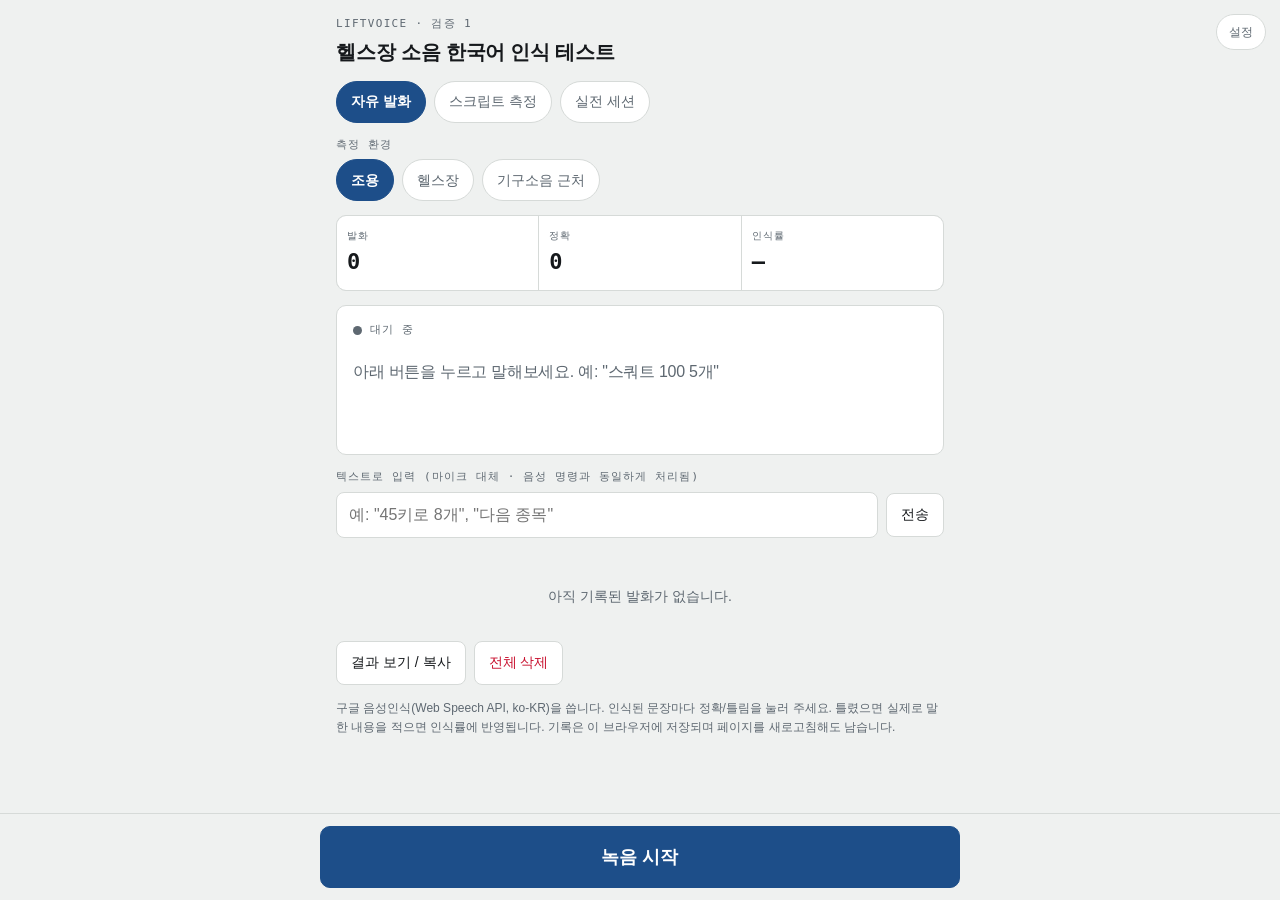
==== index.html @ db035b4c "Fix stuck 진행중 status blocking exercise navigation; add workout timer reset - computeExerciseStatus()" ====
<!doctype html>
<html lang="ko">
<head>
<meta charset="utf-8">
<meta name="viewport" content="width=device-width, initial-scale=1, viewport-fit=cover">
<meta name="color-scheme" content="light dark">
<title>LiftVoice STT 현장 테스트</title>

<style>
  *, *::before, *::after { box-sizing: border-box; }
  body, h1, h2, p, pre { margin: 0; }
  button, input { font-family: inherit; color: inherit; }
  pre { font-family: inherit; }

  :root {
    --bg: #EFF1F0;
    --surface: #FFFFFF;
    --surface-2: #E7EAE9;
    --ink: #16191C;
    --muted: #5E6871;
    --line: #D6DAD8;
    --accent: #1D4E89;
    --accent-ink: #FFFFFF;
    --hot: #C8102E;
    --good: #1F6F43;
    --warn: #8A5A00;

    --font-ui: -apple-system, BlinkMacSystemFont, "Segoe UI", Roboto, "Noto Sans KR", "Apple SD Gothic Neo", "Malgun Gothic", sans-serif;
    --font-mono: ui-monospace, "SF Mono", "Roboto Mono", "Consolas", monospace;

    --r: 10px;
    --pad: 16px;
  }

  @media (prefers-color-scheme: dark) {
    :root {
      --bg: #101315;
      --surface: #191D20;
      --surface-2: #23282C;
      --ink: #E9EDEA;
      --muted: #8B959B;
      --line: #2A2F33;
      --accent: #7EB0E8;
      --accent-ink: #0D1418;
      --hot: #FF4D5E;
      --good: #5FD08D;
      --warn: #E8B33D;
    }
  }

  :root[data-theme="dark"] {
    --bg: #101315;
    --surface: #191D20;
    --surface-2: #23282C;
    --ink: #E9EDEA;
    --muted: #8B959B;
    --line: #2A2F33;
    --accent: #7EB0E8;
    --accent-ink: #0D1418;
    --hot: #FF4D5E;
    --good: #5FD08D;
    --warn: #E8B33D;
  }

  :root[data-theme="light"] {
    --bg: #EFF1F0;
    --surface: #FFFFFF;
    --surface-2: #E7EAE9;
    --ink: #16191C;
    --muted: #5E6871;
    --line: #D6DAD8;
    --accent: #1D4E89;
    --accent-ink: #FFFFFF;
    --hot: #C8102E;
    --good: #1F6F43;
    --warn: #8A5A00;
  }

  body {
    background: var(--bg);
    color: var(--ink);
    font-family: var(--font-ui);
    line-height: 1.5;
    -webkit-text-size-adjust: 100%;
  }

  .wrap {
    max-width: 640px;
    margin: 0 auto;
    padding: var(--pad);
    padding-bottom: 132px;
    display: flex;
    flex-direction: column;
    gap: 14px;
  }

  /* ---- header ---- */
  .head {
    display: flex;
    flex-direction: column;
    gap: 4px;
  }
  .eyebrow {
    font-family: var(--font-mono);
    font-size: 11px;
    letter-spacing: 0.12em;
    text-transform: uppercase;
    color: var(--muted);
  }
  h1 {
    font-size: 20px;
    font-weight: 650;
    letter-spacing: -0.01em;
    text-wrap: balance;
  }

  /* ---- support banner ---- */
  .banner {
    border-radius: var(--r);
    padding: 12px 14px;
    font-size: 14px;
    border: 1px solid var(--line);
    background: var(--surface);
    display: none;
  }
  .banner.show { display: block; }
  .banner.bad {
    border-color: var(--hot);
    color: var(--hot);
  }
  .banner strong { font-weight: 650; }

  /* ---- condition chips ---- */
  .field-label {
    font-family: var(--font-mono);
    font-size: 11px;
    letter-spacing: 0.1em;
    text-transform: uppercase;
    color: var(--muted);
    margin-bottom: 6px;
  }
  .chips {
    display: flex;
    flex-wrap: wrap;
    gap: 8px;
  }
  .chip {
    font: inherit;
    font-size: 14px;
    padding: 9px 14px;
    min-height: 42px;
    border-radius: 999px;
    border: 1px solid var(--line);
    background: var(--surface);
    color: var(--muted);
    cursor: pointer;
  }
  .chip[aria-pressed="true"] {
    background: var(--accent);
    border-color: var(--accent);
    color: var(--accent-ink);
    font-weight: 600;
  }

  /* ---- stats ---- */
  .stats {
    display: grid;
    grid-template-columns: repeat(3, 1fr);
    gap: 1px;
    background: var(--line);
    border: 1px solid var(--line);
    border-radius: var(--r);
    overflow: hidden;
  }
  .stat {
    background: var(--surface);
    padding: 12px 10px;
    display: flex;
    flex-direction: column;
    gap: 2px;
  }
  .stat .k {
    font-family: var(--font-mono);
    font-size: 10px;
    letter-spacing: 0.1em;
    text-transform: uppercase;
    color: var(--muted);
  }
  .stat .v {
    font-family: var(--font-mono);
    font-size: 22px;
    font-variant-numeric: tabular-nums;
    font-weight: 600;
  }

  /* ---- script mode ---- */
  .script-panel {
    background: var(--surface);
    border: 1px solid var(--accent);
    border-radius: var(--r);
    padding: 16px;
    display: none;
    flex-direction: column;
    gap: 12px;
  }
  .script-panel.show { display: flex; }

  .script-meta {
    display: flex;
    align-items: center;
    justify-content: space-between;
    font-family: var(--font-mono);
    font-size: 11px;
    letter-spacing: 0.1em;
    text-transform: uppercase;
    color: var(--muted);
    font-variant-numeric: tabular-nums;
  }
  .skip {
    font: inherit;
    font-size: 11px;
    letter-spacing: 0.08em;
    text-transform: uppercase;
    padding: 8px 10px;
    min-height: 44px;
    border-radius: 8px;
    border: 1px solid var(--line);
    background: var(--surface-2);
    color: var(--muted);
    cursor: pointer;
  }

  .script-line {
    font-size: clamp(1.5rem, 7vw, 2.25rem);
    font-weight: 650;
    line-height: 1.3;
    letter-spacing: -0.02em;
    text-wrap: balance;
    word-break: keep-all;
  }

  .script-result {
    font-size: 15px;
    color: var(--muted);
    word-break: keep-all;
    overflow-wrap: anywhere;
    display: none;
  }
  .script-result.show { display: block; }
  .script-result.ok { color: var(--good); font-weight: 600; }
  .script-result.bad { color: var(--hot); }

  .script-actions {
    display: none;
    gap: 8px;
  }
  .script-actions.show { display: flex; }
  .script-actions .vbtn { flex: 1; }

  .session-target {
    font-size: 14px;
    color: var(--muted);
  }
  .session-log {
    display: flex;
    flex-direction: column;
    gap: 6px;
  }
  .session-set {
    background: var(--surface-2);
    border-radius: 8px;
    padding: 8px 12px;
    font-size: 14px;
  }
  .session-set.comment {
    color: var(--muted);
    font-size: 12px;
  }

  /* ---- live panel ---- */
  .live {
    background: var(--surface);
    border: 1px solid var(--line);
    border-radius: var(--r);
    padding: 16px;
    min-height: 150px;
    display: flex;
    flex-direction: column;
    gap: 10px;
  }
  .live.hot { border-color: var(--hot); }

  .status {
    display: flex;
    align-items: center;
    gap: 8px;
    font-family: var(--font-mono);
    font-size: 11px;
    letter-spacing: 0.1em;
    text-transform: uppercase;
    color: var(--muted);
  }
  .dot {
    width: 9px;
    height: 9px;
    border-radius: 50%;
    background: var(--muted);
    flex: none;
  }
  .live.hot .dot {
    background: var(--hot);
    animation: pulse 1.2s ease-in-out infinite;
  }
  .live.hot .status { color: var(--hot); }
  @keyframes pulse {
    0%, 100% { opacity: 1; }
    50% { opacity: 0.25; }
  }
  @media (prefers-reduced-motion: reduce) {
    .live.hot .dot { animation: none; }
  }

  .transcript {
    font-size: clamp(1.25rem, 5.5vw, 1.75rem);
    line-height: 1.35;
    letter-spacing: -0.01em;
    text-wrap: balance;
    word-break: keep-all;
    overflow-wrap: anywhere;
  }
  .transcript .interim {
    color: var(--muted);
    font-style: italic;
  }
  .transcript .placeholder {
    color: var(--muted);
    font-size: 1rem;
    font-style: normal;
  }

  /* ---- log ---- */
  .log {
    display: flex;
    flex-direction: column;
    gap: 8px;
  }
  .entry {
    background: var(--surface);
    border: 1px solid var(--line);
    border-left: 3px solid var(--line);
    border-radius: var(--r);
    padding: 12px 14px;
    display: flex;
    flex-direction: column;
    gap: 8px;
  }
  .entry[data-verdict="correct"] { border-left-color: var(--good); }
  .entry[data-verdict="wrong"] { border-left-color: var(--hot); }

  .entry-meta {
    display: flex;
    gap: 10px;
    align-items: center;
    font-family: var(--font-mono);
    font-size: 10px;
    letter-spacing: 0.08em;
    text-transform: uppercase;
    color: var(--muted);
    font-variant-numeric: tabular-nums;
  }
  .entry-text {
    font-size: 17px;
    word-break: keep-all;
    overflow-wrap: anywhere;
  }
  .entry-truth {
    font-size: 14px;
    color: var(--hot);
    word-break: keep-all;
    overflow-wrap: anywhere;
  }
  .entry-truth .lbl {
    font-family: var(--font-mono);
    font-size: 10px;
    letter-spacing: 0.08em;
    text-transform: uppercase;
    color: var(--muted);
    margin-right: 6px;
  }

  .verdict {
    display: flex;
    gap: 8px;
  }
  .vbtn {
    font: inherit;
    font-size: 14px;
    flex: 1;
    min-height: 44px;
    border-radius: 8px;
    border: 1px solid var(--line);
    background: var(--surface-2);
    color: var(--ink);
    cursor: pointer;
  }
  .vbtn.ok[aria-pressed="true"] {
    background: var(--good);
    border-color: var(--good);
    color: var(--surface);
    font-weight: 600;
  }
  .vbtn.no[aria-pressed="true"] {
    background: var(--hot);
    border-color: var(--hot);
    color: var(--surface);
    font-weight: 600;
  }

  .truth-input {
    font: inherit;
    font-size: 16px;
    width: 100%;
    padding: 10px 12px;
    border-radius: 8px;
    border: 1px solid var(--line);
    background: var(--bg);
    color: var(--ink);
    display: none;
  }
  .truth-input.show { display: block; }

  /* ---- bottom bar ---- */
  .bar {
    position: fixed;
    left: 0;
    right: 0;
    bottom: 0;
    background: var(--bg);
    border-top: 1px solid var(--line);
    padding: 12px var(--pad);
    padding-bottom: calc(12px + env(safe-area-inset-bottom, 0px));
  }
  .bar-inner {
    max-width: 640px;
    margin: 0 auto;
    display: flex;
    gap: 10px;
    align-items: stretch;
  }
  .rec {
    font: inherit;
    flex: 1;
    min-height: 62px;
    font-size: 18px;
    font-weight: 650;
    border-radius: var(--r);
    border: 1px solid var(--accent);
    background: var(--accent);
    color: var(--accent-ink);
    cursor: pointer;
    display: flex;
    align-items: center;
    justify-content: center;
    gap: 10px;
  }
  .rec[data-on="true"] {
    background: var(--hot);
    border-color: var(--hot);
    color: #FFFFFF;
  }
  .rec:disabled {
    opacity: 0.45;
    cursor: not-allowed;
  }

  /* ---- utility buttons ---- */
  .tools {
    display: flex;
    gap: 8px;
    flex-wrap: wrap;
  }
  .tbtn {
    font: inherit;
    font-size: 14px;
    padding: 10px 14px;
    min-height: 44px;
    border-radius: 8px;
    border: 1px solid var(--line);
    background: var(--surface);
    color: var(--ink);
    cursor: pointer;
  }
  .tbtn.danger { color: var(--hot); }

  .export {
    font-family: var(--font-mono);
    font-size: 11px;
    line-height: 1.5;
    background: var(--surface);
    border: 1px solid var(--line);
    border-radius: var(--r);
    padding: 12px;
    white-space: pre;
    overflow-x: auto;
    display: none;
    color: var(--ink);
  }
  .export.show { display: block; }

  .empty {
    color: var(--muted);
    font-size: 14px;
    text-align: center;
    padding: 20px 0;
  }

  .note {
    font-size: 12px;
    color: var(--muted);
    line-height: 1.6;
  }

  .session-meta-right {
    display: flex;
    align-items: center;
    gap: 8px;
  }
  .session-workout-bar {
    display: flex;
    align-items: center;
    gap: 8px;
    padding-bottom: 4px;
    border-bottom: 1px solid var(--line);
    margin-bottom: 2px;
  }
  .session-elapsed {
    font-family: var(--font-mono);
    font-variant-numeric: tabular-nums;
    color: var(--muted);
    margin-left: auto;
  }
  .session-start-btn,
  .session-end-btn {
    font: inherit;
    font-size: 13px;
    font-weight: 650;
    padding: 8px 12px;
    min-height: 40px;
    border-radius: 8px;
    cursor: pointer;
    flex: none;
  }
  .session-start-btn {
    border: 1px solid var(--good);
    background: none;
    color: var(--good);
  }
  .session-start-btn[hidden],
  .session-end-btn[hidden] { display: none; }
  .session-end-btn {
    border: 1px solid var(--hot);
    background: none;
    color: var(--hot);
  }
  .session-reset-btn {
    font: inherit;
    font-size: 12px;
    padding: 6px 10px;
    min-height: 34px;
    border-radius: 8px;
    border: 1px solid var(--line);
    background: none;
    color: var(--muted);
    cursor: pointer;
    flex: none;
  }

  /* ---- routine overlay ---- */
  .routine-overlay {
    position: fixed;
    inset: 0;
    z-index: 60;
    display: none;
  }
  .routine-overlay.show { display: block; }
  .routine-backdrop {
    position: absolute;
    inset: 0;
    background: rgba(0, 0, 0, 0.4);
  }
  .routine-sheet {
    position: absolute;
    left: 0;
    right: 0;
    bottom: 0;
    max-height: 82vh;
    background: var(--surface);
    border: 1px solid var(--line);
    border-bottom: none;
    border-radius: 16px 16px 0 0;
    display: flex;
    flex-direction: column;
    overflow: hidden;
    padding-bottom: env(safe-area-inset-bottom, 0px);
  }
  @media (min-width: 900px) {
    .routine-sheet {
      left: auto;
      right: 24px;
      top: 24px;
      bottom: 24px;
      width: 380px;
      max-height: none;
      border-radius: var(--r);
      border-bottom: 1px solid var(--line);
      box-shadow: 0 12px 32px rgba(0, 0, 0, 0.18);
    }
  }
  .routine-head {
    display: flex;
    align-items: center;
    justify-content: space-between;
    padding: 14px 16px;
    border-bottom: 1px solid var(--line);
    flex: none;
  }
  .routine-head-title {
    font-size: 16px;
    font-weight: 650;
  }
  .routine-close {
    font: inherit;
    font-size: 13px;
    padding: 8px 12px;
    min-height: 40px;
    border-radius: 8px;
    border: 1px solid var(--line);
    background: var(--surface-2);
    color: var(--ink);
    cursor: pointer;
  }
  .routine-body {
    overflow-y: auto;
    padding: 12px 16px 20px;
    display: flex;
    flex-direction: column;
    gap: 16px;
    -webkit-overflow-scrolling: touch;
  }
  .routine-part-name {
    font-family: var(--font-mono);
    font-size: 11px;
    letter-spacing: 0.1em;
    text-transform: uppercase;
    color: var(--muted);
    margin-bottom: 8px;
  }
  .routine-ex-list {
    display: flex;
    flex-direction: column;
    gap: 8px;
  }
  .routine-add-btn {
    font: inherit;
    font-size: 13px;
    padding: 10px 12px;
    min-height: 40px;
    width: 100%;
    margin-top: 8px;
    border-radius: 10px;
    border: 1px dashed var(--line);
    background: none;
    color: var(--muted);
    cursor: pointer;
  }
  .routine-add-form {
    display: flex;
    flex-direction: column;
    gap: 8px;
    margin-top: 8px;
    padding: 12px;
    border: 1px solid var(--line);
    border-radius: 10px;
    background: var(--surface-2);
  }
  .routine-add-form input {
    font: inherit;
    font-size: 14px;
    padding: 8px 10px;
    border-radius: 6px;
    border: 1px solid var(--line);
    background: var(--bg);
    color: var(--ink);
    min-height: 38px;
  }
  .routine-add-form-name { width: 100%; }
  .routine-add-form-row {
    display: flex;
    gap: 8px;
  }
  .routine-add-form-row input {
    flex: 1;
    min-width: 0;
    text-align: center;
  }
  .routine-add-form-input-sm {
    font-size: 12px !important;
  }
  .routine-add-form-input-sm::placeholder {
    font-size: 11px;
  }
  .routine-add-form-actions {
    display: flex;
    gap: 8px;
  }
  .routine-add-save {
    font: inherit;
    font-size: 13px;
    flex: 1;
    min-height: 40px;
    border-radius: 8px;
    border: 1px solid var(--good);
    background: var(--good);
    color: var(--surface);
    font-weight: 650;
    cursor: pointer;
  }
  .routine-add-cancel {
    font: inherit;
    font-size: 13px;
    flex: 1;
    min-height: 40px;
    border-radius: 8px;
    border: 1px solid var(--line);
    background: var(--surface);
    color: var(--ink);
    cursor: pointer;
  }
  .routine-ex-detail-actions {
    display: flex;
    flex-wrap: wrap;
    gap: 8px;
    margin-top: 4px;
  }
  .routine-ex-goto {
    font: inherit;
    font-size: 12px;
    padding: 8px 10px;
    min-height: 34px;
    border-radius: 8px;
    border: 1px solid var(--accent);
    background: none;
    color: var(--accent);
    cursor: pointer;
  }
  .routine-ex-goto:disabled {
    opacity: 0.5;
    cursor: default;
  }
  .routine-ex-delete {
    font: inherit;
    font-size: 12px;
    padding: 8px 10px;
    min-height: 34px;
    border-radius: 8px;
    border: 1px solid var(--hot);
    background: none;
    color: var(--hot);
    cursor: pointer;
  }
  .routine-ex-delete:disabled {
    opacity: 0.4;
    cursor: not-allowed;
  }
  .routine-ex {
    font: inherit;
    text-align: left;
    width: 100%;
    background: var(--surface-2);
    border: 1px solid var(--line);
    border-radius: 10px;
    padding: 10px 12px;
    cursor: pointer;
    display: flex;
    flex-direction: column;
    gap: 4px;
  }
  .routine-ex[data-status="진행중"] { border-color: var(--accent); }
  .routine-ex.dragging-ghost {
    opacity: 0.35;
    border-style: dashed;
  }
  .routine-ex-row {
    display: flex;
    align-items: center;
    justify-content: space-between;
    gap: 8px;
  }
  .routine-ex-handle {
    touch-action: none;
    cursor: grab;
    padding: 4px 6px;
    margin: -4px -6px -4px 0;
    font-size: 16px;
    line-height: 1;
    color: var(--muted);
    flex: none;
  }
  .routine-ex-name {
    font-size: 15px;
    font-weight: 600;
    flex: 1;
    min-width: 0;
  }
  .routine-ex-drag-floater {
    position: fixed;
    z-index: 80;
    pointer-events: none;
    box-shadow: 0 14px 34px rgba(0, 0, 0, 0.28);
    opacity: 0.96;
    margin: 0;
  }
  .routine-ex-status {
    font-family: var(--font-mono);
    font-size: 10px;
    letter-spacing: 0.08em;
    text-transform: uppercase;
    padding: 3px 8px;
    border-radius: 999px;
    flex: none;
  }
  .routine-ex-status[data-status="완료"] { background: color-mix(in srgb, var(--good) 20%, transparent); color: var(--good); }
  .routine-ex-status[data-status="진행중"] { background: color-mix(in srgb, var(--accent) 20%, transparent); color: var(--accent); }
  .routine-ex-status[data-status="일부 완료"] { background: color-mix(in srgb, var(--warn) 20%, transparent); color: var(--warn); }
  .routine-ex-status[data-status="예정"] { background: var(--surface); color: var(--muted); border: 1px solid var(--line); }
  .routine-ex-sub {
    font-size: 12px;
    color: var(--muted);
  }
  .routine-ex-detail {
    margin-top: 6px;
    padding-top: 8px;
    border-top: 1px dashed var(--line);
    display: flex;
    flex-direction: column;
    gap: 6px;
  }
  .routine-ex-detail .lbl {
    font-family: var(--font-mono);
    font-size: 10px;
    letter-spacing: 0.08em;
    text-transform: uppercase;
    color: var(--muted);
    margin-right: 6px;
  }
  .routine-ex-detail .set-row { font-size: 13px; }
  .routine-ex-detail .comment-row { color: var(--muted); font-size: 12px; }

  .session-next-set {
    font-size: 13.5px;
    font-weight: 650;
    color: var(--accent);
  }

  .type-row {
    display: flex;
    gap: 8px;
    align-items: center;
  }
  .type-input {
    font: inherit;
    font-size: 16px;
    flex: 1;
    min-height: 44px;
    padding: 10px 12px;
    border-radius: 8px;
    border: 1px solid var(--line);
    background: var(--surface);
    color: var(--ink);
  }

  .session-rest-setting {
    display: flex;
    align-items: center;
    gap: 8px;
    font-size: 13px;
    color: var(--muted);
  }
  .session-rest-setting .set-num-input { width: 64px; }

  .unit-toggle-row { display: flex; gap: 8px; }

  .session-rest-timer {
    display: none;
    font-family: var(--font-mono);
    font-size: 15px;
    font-weight: 650;
    letter-spacing: 0.02em;
    padding: 10px 12px;
    border-radius: 8px;
    background: var(--surface-2);
    color: var(--accent);
    text-align: center;
  }
  .session-rest-timer.show { display: block; }
  .session-rest-timer.done { color: var(--good); }

  .set-head {
    display: flex;
    align-items: center;
    justify-content: space-between;
    flex-wrap: wrap;
    gap: 8px;
  }
  .set-label { flex: none; }
  .set-fields {
    display: flex;
    align-items: center;
    flex-wrap: wrap;
    gap: 6px;
    flex: none;
  }
  .set-num-input {
    font: inherit;
    width: 56px;
    min-height: 34px;
    padding: 4px 6px;
    border-radius: 6px;
    border: 1px solid var(--line);
    background: var(--bg);
    color: var(--ink);
    font-variant-numeric: tabular-nums;
    text-align: right;
  }
  .set-unit { font-size: 13px; color: var(--muted); flex: none; }
  .set-check-btn {
    font: inherit;
    font-size: 12px;
    padding: 6px 10px;
    min-height: 32px;
    border-radius: 999px;
    border: 1px solid var(--line);
    background: var(--surface);
    color: var(--muted);
    cursor: pointer;
    flex: none;
  }
  .set-check-btn[data-done="true"] {
    background: var(--good);
    border-color: var(--good);
    color: var(--surface);
    font-weight: 600;
  }
  .set-check-btn[data-locked="true"] {
    opacity: 0.6;
    cursor: default;
  }
  .set-memo-btn {
    font: inherit;
    font-size: 11px;
    padding: 4px 8px;
    min-height: 28px;
    border-radius: 6px;
    border: 1px solid var(--line);
    background: var(--surface);
    color: var(--muted);
    cursor: pointer;
    flex: none;
  }
  .set-memo-input {
    font: inherit;
    font-size: 13px;
    width: 100%;
    margin-top: 6px;
    padding: 6px 8px;
    border-radius: 6px;
    border: 1px solid var(--line);
    background: var(--bg);
    color: var(--ink);
  }
  .set-memo-text {
    font-size: 12px;
    color: var(--muted);
    margin-top: 4px;
  }
  .session-set-next { border: 1px solid var(--accent); font-weight: 600; }
  .session-set-future { opacity: 0.55; }
  .session-rest-hint {
    font-family: var(--font-mono);
    font-size: 10px;
    letter-spacing: 0.08em;
    text-transform: uppercase;
    color: var(--muted);
    text-align: center;
    padding: 2px 0;
  }

  .cmd-group { margin-bottom: 18px; }
  .cmd-group:last-child { margin-bottom: 0; }
  .cmd-group-title {
    font-family: var(--font-mono);
    font-size: 11px;
    letter-spacing: 0.1em;
    text-transform: uppercase;
    color: var(--muted);
    margin-bottom: 6px;
  }
  .cmd-item {
    padding: 8px 0;
    border-bottom: 1px dashed var(--line);
  }
  .cmd-item:last-child { border-bottom: none; }
  .cmd-example {
    font-family: var(--font-mono);
    font-size: 13px;
    color: var(--ink);
    word-break: keep-all;
  }
  .cmd-desc {
    font-size: 12px;
    color: var(--muted);
    margin-top: 2px;
  }
  .cmd-note {
    font-size: 12px;
    color: var(--muted);
    line-height: 1.6;
    margin-top: 16px;
    padding-top: 12px;
    border-top: 1px solid var(--line);
  }

  :root[data-vibe="power"] {
    --accent: oklch(0.68 0.19 45);
    --accent-ink: #241000;
  }
  [data-vibe="power"] h1,
  [data-vibe="power"] #session-exercise-name,
  [data-vibe="power"] .script-line {
    text-transform: uppercase;
    letter-spacing: -0.01em;
    font-weight: 800;
  }
  [data-vibe="power"] .eyebrow { color: var(--accent); font-weight: 700; }
  [data-vibe="power"] .rec { text-transform: uppercase; letter-spacing: 0.04em; }

  body.focus-active .stats,
  body.focus-active .log,
  body.focus-active .empty,
  body.focus-active .tools,
  body.focus-active .export,
  body.focus-active .note,
  body.focus-active .live,
  body.focus-active > .wrap > div:has(#conds) {
    display: none;
  }
  body.focus-active #session-exercise-name { font-size: clamp(2rem, 9vw, 3rem); }
  body.focus-active #session-rest-timer { font-size: 22px; padding: 18px; }
  body.focus-active .rec { min-height: 84px; font-size: 22px; }
  body.focus-active #session-panel { padding: 22px; }

  .tweaks-toggle {
    position: fixed;
    top: 14px;
    right: 14px;
    z-index: 55;
    font: inherit;
    font-size: 12px;
    padding: 8px 12px;
    min-height: 36px;
    border-radius: 999px;
    border: 1px solid var(--line);
    background: var(--surface);
    color: var(--muted);
    cursor: pointer;
  }
  .tweaks-panel {
    position: fixed;
    top: 14px;
    right: 14px;
    z-index: 56;
    width: 260px;
    max-width: calc(100vw - 28px);
    background: var(--surface);
    border: 1px solid var(--line);
    border-radius: var(--r);
    box-shadow: 0 12px 32px rgba(0, 0, 0, 0.18);
    display: none;
    flex-direction: column;
    overflow: hidden;
  }
  .tweaks-panel.show { display: flex; }
  .tweaks-head {
    display: flex;
    align-items: center;
    justify-content: space-between;
    padding: 12px 14px;
    border-bottom: 1px solid var(--line);
  }
  .tweaks-title { font-size: 14px; font-weight: 650; }
  .tweaks-close {
    font: inherit;
    font-size: 12px;
    padding: 6px 10px;
    min-height: 32px;
    border-radius: 8px;
    border: 1px solid var(--line);
    background: var(--surface-2);
    color: var(--ink);
    cursor: pointer;
  }
  .tweaks-body { padding: 14px; display: flex; flex-direction: column; gap: 14px; }
  .tweaks-group { display: flex; flex-direction: column; gap: 8px; }
  .tweaks-label {
    font-family: var(--font-mono);
    font-size: 10px;
    letter-spacing: 0.08em;
    text-transform: uppercase;
    color: var(--muted);
  }
  .tweaks-row { display: flex; gap: 8px; }
  .tweaks-opt {
    font: inherit;
    font-size: 13px;
    flex: 1;
    min-height: 40px;
    border-radius: 8px;
    border: 1px solid var(--line);
    background: var(--surface-2);
    color: var(--ink);
    cursor: pointer;
  }
  .tweaks-opt[aria-pressed="true"] {
    background: var(--accent);
    border-color: var(--accent);
    color: var(--accent-ink);
    font-weight: 600;
  }
  .tweaks-toggle-btn {
    font: inherit;
    font-size: 13px;
    min-height: 40px;
    width: 100%;
    border-radius: 8px;
    border: 1px solid var(--line);
    background: var(--surface-2);
    color: var(--ink);
    cursor: pointer;
  }
  .tweaks-toggle-btn[aria-pressed="true"] {
    background: var(--accent);
    border-color: var(--accent);
    color: var(--accent-ink);
    font-weight: 600;
  }

  :focus-visible {
    outline: 2px solid var(--accent);
    outline-offset: 2px;
  }
</style>
</head>
<body>

<div class="wrap">

  <div class="head">
    <div class="eyebrow">LiftVoice · 검증 1</div>
    <h1>헬스장 소음 한국어 인식 테스트</h1>
  </div>

  <div class="chips" id="modes">
    <button class="chip" type="button" data-m="free" aria-pressed="true">자유 발화</button>
    <button class="chip" type="button" data-m="script" aria-pressed="false">스크립트 측정</button>
    <button class="chip" type="button" data-m="session" aria-pressed="false">실전 세션</button>
  </div>

  <div class="script-panel" id="script-panel">
    <div class="script-meta">
      <span id="script-progress">1 / 20</span>
      <button class="skip" type="button" id="btn-skip">건너뛰기</button>
    </div>
    <div class="script-line" id="script-line"></div>
    <div class="script-result" id="script-result"></div>
    <div class="script-actions" id="script-actions">
      <button class="vbtn no" type="button" id="btn-misheard">오인식</button>
      <button class="vbtn" type="button" id="btn-misread">내가 잘못 읽음</button>
    </div>
  </div>

  <div class="script-panel" id="session-panel">
    <div class="session-workout-bar">
      <button class="session-start-btn" type="button" id="btn-session-start">▶ 운동 시작</button>
      <button class="session-end-btn" type="button" id="btn-session-end">■ 운동 종료</button>
      <span class="session-elapsed" id="session-elapsed"></span>
      <button class="session-reset-btn" type="button" id="btn-session-reset" title="운동 시간만 0으로 초기화 (기록된 세트는 그대로)">⟲ 시간 초기화</button>
    </div>
    <div class="script-meta">
      <span id="session-part-name">어깨</span>
      <span class="session-meta-right">
        <span id="session-progress">1 / 3 종목</span>
        <button class="skip" type="button" id="btn-help-open">명령어</button>
        <button class="skip" type="button" id="btn-routine-overview">전체 루틴</button>
      </span>
    </div>
    <div class="script-line" id="session-exercise-name">오버헤드프레스</div>
    <div class="session-target" id="session-target">목표 4세트 × 6~8회 · 0/4</div>
    <div class="session-next-set" id="session-next-set"></div>
    <div class="session-rest-setting">
      <span>목표 세트 수</span>
      <input type="number" class="set-num-input" id="session-target-sets-input" min="1" step="1" inputmode="numeric">
      <span>세트</span>
    </div>
    <div class="session-rest-setting">
      <span>세트당 휴식</span>
      <input type="number" class="set-num-input" id="session-rest-input" min="0" step="5" inputmode="numeric">
      <span>초</span>
    </div>
    <div class="session-rest-timer" id="session-rest-timer"></div>
    <div class="session-log" id="session-log"></div>
    <div class="banner" id="session-sub-banner"></div>
    <div class="script-actions" id="session-sub-actions">
      <button class="vbtn ok" type="button" id="btn-sub-apply">대체 적용</button>
      <button class="vbtn" type="button" id="btn-sub-dismiss">그냥 이대로</button>
    </div>
    <div class="banner" id="session-cond-banner"></div>
  </div>

  <div class="banner" id="banner"></div>

  <div>
    <div class="field-label">측정 환경</div>
    <div class="chips" id="conds">
      <button class="chip" type="button" data-c="조용" aria-pressed="true">조용</button>
      <button class="chip" type="button" data-c="헬스장" aria-pressed="false">헬스장</button>
      <button class="chip" type="button" data-c="기구소음 근처" aria-pressed="false">기구소음 근처</button>
    </div>
  </div>

  <div class="stats">
    <div class="stat">
      <div class="k">발화</div>
      <div class="v" id="s-total">0</div>
    </div>
    <div class="stat">
      <div class="k">정확</div>
      <div class="v" id="s-ok">0</div>
    </div>
    <div class="stat">
      <div class="k">인식률</div>
      <div class="v" id="s-rate">—</div>
    </div>
  </div>

  <div class="live" id="live">
    <div class="status">
      <span class="dot"></span>
      <span id="status-text">대기 중</span>
    </div>
    <div class="transcript" id="transcript">
      <span class="placeholder">아래 버튼을 누르고 말해보세요. 예: "스쿼트 100 5개"</span>
    </div>
  </div>

  <div>
    <div class="field-label">텍스트로 입력 (마이크 대체 · 음성 명령과 동일하게 처리됨)</div>
    <div class="type-row">
      <input type="text" class="type-input" id="type-input" placeholder='예: "45키로 8개", "다음 종목"'>
      <button class="tbtn" type="button" id="btn-type-send">전송</button>
    </div>
  </div>

  <div class="log" id="log"></div>
  <div class="empty" id="empty">아직 기록된 발화가 없습니다.</div>

  <div class="tools">
    <button class="tbtn" type="button" id="btn-export">결과 보기 / 복사</button>
    <button class="tbtn danger" type="button" id="btn-clear">전체 삭제</button>
  </div>

  <pre class="export" id="export"></pre>

  <p class="note">
    구글 음성인식(Web Speech API, ko-KR)을 씁니다. 인식된 문장마다 정확/틀림을 눌러 주세요.
    틀렸으면 실제로 말한 내용을 적으면 인식률에 반영됩니다. 기록은 이 브라우저에 저장되며 페이지를 새로고침해도 남습니다.
  </p>

</div>

<button class="tweaks-toggle" id="tweaks-toggle" type="button">설정</button>
<div class="tweaks-panel" id="tweaks-panel" aria-hidden="true">
  <div class="tweaks-head">
    <div class="tweaks-title">설정</div>
    <button class="tweaks-close" type="button" id="tweaks-close">닫기</button>
  </div>
  <div class="tweaks-body">
    <div class="tweaks-group">
      <div class="tweaks-label">세션 분위기</div>
      <div class="tweaks-row" id="tweaks-vibe">
        <button class="tweaks-opt" type="button" data-vibe-opt="calm" aria-pressed="true">차분하게</button>
        <button class="tweaks-opt" type="button" data-vibe-opt="power" aria-pressed="false">파워풀하게</button>
      </div>
    </div>
    <div class="tweaks-group">
      <div class="tweaks-label">무게 단위</div>
      <div class="tweaks-row unit-toggle-row" id="tweaks-unit">
        <button class="tweaks-opt" type="button" data-unit-opt="kg" aria-pressed="true">kg</button>
        <button class="tweaks-opt" type="button" data-unit-opt="lb" aria-pressed="false">lb</button>
      </div>
    </div>
    <div class="tweaks-group">
      <div class="tweaks-label">집중 모드</div>
      <button class="tweaks-toggle-btn" id="tweaks-focus" type="button" aria-pressed="false">세션 중 화면 단순화</button>
    </div>
    <div class="tweaks-group">
      <div class="tweaks-label">코칭 톤</div>
      <div class="tweaks-row" id="tweaks-tone">
        <button class="tweaks-opt" type="button" data-tone-opt="calm" aria-pressed="true">담백하게</button>
        <button class="tweaks-opt" type="button" data-tone-opt="power" aria-pressed="false">힘있게</button>
      </div>
    </div>
  </div>
</div>

<div class="bar">
  <div class="bar-inner">
    <button class="rec" type="button" id="rec" data-on="false">
      <span id="rec-label">녹음 시작</span>
    </button>
  </div>
</div>

<div class="routine-overlay" id="routine-overlay" aria-hidden="true">
  <div class="routine-backdrop" id="routine-backdrop"></div>
  <div class="routine-sheet" id="routine-sheet" role="dialog" aria-modal="true" aria-label="오늘 전체 루틴">
    <div class="routine-head">
      <div class="routine-head-title">오늘 전체 루틴</div>
      <button class="routine-close" type="button" id="btn-routine-close">닫기</button>
    </div>
    <div class="routine-body" id="routine-body"></div>
  </div>
</div>

<div class="routine-overlay" id="help-overlay" aria-hidden="true">
  <div class="routine-backdrop" id="help-backdrop"></div>
  <div class="routine-sheet" id="help-sheet" role="dialog" aria-modal="true" aria-label="사용 가능한 명령어">
    <div class="routine-head">
      <div class="routine-head-title">사용 가능한 명령어</div>
      <button class="routine-close" type="button" id="btn-help-close">닫기</button>
    </div>
    <div class="routine-body" id="help-body">

      <div class="cmd-group">
        <div class="cmd-group-title">세트 기록</div>
        <div class="cmd-item">
          <div class="cmd-example">20키로 8개 / 20키로 8회 / 20키로 8번</div>
          <div class="cmd-desc">무게+반복수로 세트 기록</div>
        </div>
        <div class="cmd-item">
          <div class="cmd-example">8개</div>
          <div class="cmd-desc">무게를 생략하면 직전 세트와 같은 무게로 기록</div>
        </div>
        <div class="cmd-item">
          <div class="cmd-example">20파운드 8개</div>
          <div class="cmd-desc">파운드로 말해도 자동으로 kg 환산해 기록</div>
        </div>
        <div class="cmd-item">
          <div class="cmd-example">스무키로 여덟개 / 백키로 다섯개</div>
          <div class="cmd-desc">한국어 숫자도 자동으로 변환됨</div>
        </div>
      </div>

      <div class="cmd-group">
        <div class="cmd-group-title">방금 기록한 세트 수정</div>
        <div class="cmd-item">
          <div class="cmd-example">방금 세트 2.5키로 더</div>
          <div class="cmd-desc">마지막 세트 무게를 2.5kg 늘림</div>
        </div>
        <div class="cmd-item">
          <div class="cmd-example">방금 세트 5키로 빼</div>
          <div class="cmd-desc">마지막 세트 무게를 5kg 줄임</div>
        </div>
        <div class="cmd-item">
          <div class="cmd-example">방금 세트 5파운드 더</div>
          <div class="cmd-desc">파운드 단위로도 가감 가능</div>
        </div>
        <div class="cmd-item">
          <div class="cmd-example">방금 거 6개로 수정</div>
          <div class="cmd-desc">마지막 세트 반복수를 6으로 정정</div>
        </div>
      </div>

      <div class="cmd-group">
        <div class="cmd-group-title">메모 / 컨디션</div>
        <div class="cmd-item">
          <div class="cmd-example">코멘트 어깨 뻐근함 / 메모 ...</div>
          <div class="cmd-desc">방금 세트(없으면 종목)에 메모로 남김</div>
        </div>
        <div class="cmd-item">
          <div class="cmd-example">지금 힘들어 / 컨디션 별로</div>
          <div class="cmd-desc">[컨디션] 태그로 기록하고 짧은 응답 표시</div>
        </div>
      </div>

      <div class="cmd-group">
        <div class="cmd-group-title">장비 제약 대체 제안</div>
        <div class="cmd-item">
          <div class="cmd-example">자리 없어 / 기구 없어 / 없어서 / 없네</div>
          <div class="cmd-desc">현재 종목의 대체 후보 제시 (등록된 종목만)</div>
        </div>
      </div>

      <div class="cmd-group">
        <div class="cmd-group-title">루틴 / 종목 확인</div>
        <div class="cmd-item">
          <div class="cmd-example">전체 루틴 / 루틴 보여줘 / 루틴 확인 / 오늘 루틴</div>
          <div class="cmd-desc">전체 루틴 패널 열기</div>
        </div>
        <div class="cmd-item">
          <div class="cmd-example">등 운동 뭐 남았어 / 등 얼마나 남았어</div>
          <div class="cmd-desc">해당 파트로 스크롤된 전체 루틴 패널 열기</div>
        </div>
        <div class="cmd-item">
          <div class="cmd-example">오버헤드프레스 몇 세트야</div>
          <div class="cmd-desc">해당 종목 상세로 전체 루틴 패널 열기</div>
        </div>
      </div>

      <div class="cmd-group">
        <div class="cmd-group-title">목표 세트 수 조정</div>
        <div class="cmd-item">
          <div class="cmd-example">3세트만</div>
          <div class="cmd-desc">목표 세트를 3으로 고정</div>
        </div>
        <div class="cmd-item">
          <div class="cmd-example">세트 하나 빼자</div>
          <div class="cmd-desc">목표 세트를 1 줄임</div>
        </div>
      </div>

      <div class="cmd-group">
        <div class="cmd-group-title">진행 / 종료</div>
        <div class="cmd-item">
          <div class="cmd-example">다음 종목</div>
          <div class="cmd-desc">다음 종목으로 이동</div>
        </div>
        <div class="cmd-item">
          <div class="cmd-example">오늘 끝 / 운동 끝</div>
          <div class="cmd-desc">세션 종료 + 요약 내보내기</div>
        </div>
      </div>

      <div class="cmd-note">
        위 예시와 정확히 같은 어순·형식이어야 인식됩니다. 벗어나면 로그에는 남지만 세트에는 반영되지 않아요.
        음성·텍스트 명령 없이도 <strong>완료 체크 버튼</strong>, <strong>전체 루틴 패널의 종목 추가/삭제/이동</strong>으로 클릭만으로 전부 조작할 수 있습니다.
      </div>

    </div>
  </div>
</div>

<script>
(function () {
  "use strict";

  var SR = window.SpeechRecognition || window.webkitSpeechRecognition;
  var STORE = "liftvoice.stt.v1";

  var STORE_SESSION = "liftvoice.session.v1";
  var STORE_TWEAKS = "liftvoice.tweaks.v1";

  var tweaks = { vibe: "calm", focus: false, tone: "calm", unit: "kg" };

  var KG_TO_LB = 2.2046226218;

  function kgToLb(kg) { return Math.round(kg * KG_TO_LB * 10) / 10; }
  function lbToKgVal(lb) { return Math.round((lb / KG_TO_LB) * 10) / 10; }

  // 저장은 항상 kg. 화면에 보여줄 때만 현재 단위로 변환한다.
  function displayWeight(kg) { return tweaks.unit === "lb" ? kgToLb(kg) : kg; }
  function toStoredKg(displayVal) { return tweaks.unit === "lb" ? lbToKgVal(displayVal) : displayVal; }
  function weightUnitLabel() { return tweaks.unit === "lb" ? "lb" : "kg"; }

  function formatDuration(ms) {
    var totalSec = Math.max(0, Math.floor(ms / 1000));
    var h = Math.floor(totalSec / 3600);
    var m = Math.floor((totalSec % 3600) / 60);
    var s = totalSec % 60;
    function pad(n) { return n < 10 ? "0" + n : String(n); }
    return h > 0 ? (h + ":" + pad(m) + ":" + pad(s)) : (pad(m) + ":" + pad(s));
  }

  function loadTweaks() {
    try {
      var raw = localStorage.getItem(STORE_TWEAKS);
      if (raw) {
        var parsed = JSON.parse(raw);
        if (parsed && typeof parsed === "object") {
          if (parsed.vibe === "power") tweaks.vibe = "power";
          if (parsed.tone === "power") tweaks.tone = "power";
          if (parsed.unit === "lb") tweaks.unit = "lb";
          tweaks.focus = !!parsed.focus;
        }
      }
    } catch (e) { /* corrupt or unavailable storage: use defaults */ }
  }

  function saveTweaks() {
    try { localStorage.setItem(STORE_TWEAKS, JSON.stringify(tweaks)); } catch (e) { /* quota or private mode */ }
  }

  var TONE_COPY = {
    condition: { calm: "기록했어요. 무리하지 마세요.", power: "기록 완료! 페이스 조절하면서 끝까지 밀어붙이자." },
    noSub: {
      calm: "이 종목은 등록된 대체 후보가 없어요. 직접 판단해서 진행하세요.",
      power: "대체 후보가 없어요 — 지금 있는 걸로 그냥 밀어붙이자!"
    }
  };

  function toneCopy(key) {
    var entry = TONE_COPY[key];
    return entry[tweaks.tone] || entry.calm;
  }

  function restCountdownText(remaining) {
    return tweaks.tone === "power" ? (remaining + "초만 더, 가자!") : ("휴식 " + remaining + "초");
  }

  function restDoneText() {
    return tweaks.tone === "power" ? "휴식 끝, 바로 간다!" : "휴식 종료 · 다음 세트 준비";
  }

  function applyTweaks() {
    document.documentElement.setAttribute("data-vibe", tweaks.vibe);
    document.body.classList.toggle("focus-active", tweaks.focus && state.mode === "session");
  }

  function syncTweaksUI() {
    Array.prototype.forEach.call(document.querySelectorAll("#tweaks-vibe .tweaks-opt"), function (b) {
      b.setAttribute("aria-pressed", b.getAttribute("data-vibe-opt") === tweaks.vibe ? "true" : "false");
    });
    Array.prototype.forEach.call(document.querySelectorAll("#tweaks-tone .tweaks-opt"), function (b) {
      b.setAttribute("aria-pressed", b.getAttribute("data-tone-opt") === tweaks.tone ? "true" : "false");
    });
    Array.prototype.forEach.call(document.querySelectorAll("#tweaks-unit .tweaks-opt"), function (b) {
      b.setAttribute("aria-pressed", b.getAttribute("data-unit-opt") === tweaks.unit ? "true" : "false");
    });
    var focusBtn = document.getElementById("tweaks-focus");
    if (focusBtn) focusBtn.setAttribute("aria-pressed", tweaks.focus ? "true" : "false");
  }

  function buildInitialSession() {
    return {
      currentPart: 0,
      currentExercise: 0,
      pendingSubstitute: null,
      startedAt: null, // 첫 세트 기록 시점(ms epoch) — 이때 운동 시간 측정 시작
      endedAt: null,   // "운동 종료" 누른 시점(ms epoch)
      parts: SESSION_ROUTINE.map(function (part) {
        return {
          name: part.name,
          exercises: part.exercises.map(function (ex) {
            return {
              id: ex.id,
              name: ex.name,
              isMain: ex.isMain,
              targetSets: ex.targetSets,
              targetReps: ex.targetReps.slice(),
              restSec: ex.restSec,
              sets: [],
              comments: [],
              setNotes: {}, // 아직 완료 안 한 세트에 미리 달아둔 메모: { "세트인덱스": "텍스트" }
              substitutedFrom: null
            };
          })
        };
      })
    };
  }

  function loadSession() {
    try {
      var raw = localStorage.getItem(STORE_SESSION);
      if (raw) {
        var parsed = JSON.parse(raw);
        if (parsed && Array.isArray(parsed.parts) && parsed.parts.length) {
          // 저장된 인덱스가 배열 범위를 벗어나면 currentSessionExercise()가
          // 부팅 중 renderSession()에서 throw하고, 그러면 buildRecognizer()
          // 이전이라 free/script 모드까지 전부 죽는다. 방어적으로 clamp한다.
          var pi = Number(parsed.currentPart);
          if (!isFinite(pi)) pi = 0;
          pi = Math.min(Math.max(Math.floor(pi), 0), parsed.parts.length - 1);
          var part = parsed.parts[pi];
          if (!part || !Array.isArray(part.exercises) || !part.exercises.length) {
            return buildInitialSession();
          }
          var ei = Number(parsed.currentExercise);
          if (!isFinite(ei)) ei = 0;
          ei = Math.min(Math.max(Math.floor(ei), 0), part.exercises.length - 1);
          parsed.currentPart = pi;
          parsed.currentExercise = ei;
          if (!parsed.pendingSubstitute) parsed.pendingSubstitute = null;
          if (typeof parsed.startedAt !== "number") parsed.startedAt = null;
          if (typeof parsed.endedAt !== "number") parsed.endedAt = null;
          // 구버전에 저장된 세션엔 setNotes가 없을 수 있다.
          parsed.parts.forEach(function (p) {
            p.exercises.forEach(function (ex) {
              if (!ex.setNotes || typeof ex.setNotes !== "object") ex.setNotes = {};
            });
          });
          return parsed;
        }
      }
    } catch (e) { /* corrupt or unavailable storage: start fresh */ }
    return buildInitialSession();
  }

  function saveSession() {
    try {
      localStorage.setItem(STORE_SESSION, JSON.stringify(state.session));
    } catch (e) { /* quota or private mode: keep working in memory */ }
  }

  var SCRIPT_LINES = [
    "스쿼트 100 5개",
    "벤치프레스 80 8개",
    "데드리프트 140 3개",
    "오버헤드프레스 45 10개",
    "바벨로우 70 8개",
    "레그프레스 180 12개",
    "랫풀다운 60 12개",
    "덤벨컬 15 12개",
    "방금 세트 2.5키로 더",
    "방금 세트 5키로 빼줘",
    "다음은 덤벨로 대체",
    "랙 없어서 고블릿 스쿼트로",
    "지금 힘들어",
    "휴식 90초",
    "한 세트 더",
    "이번 세트 실패",
    "인클라인 벤치 60 10개",
    "케이블 플라이 20 15개",
    "런지 40 10개",
    "플랭크 60초"
  ];

  var SESSION_ROUTINE = [
    {
      name: "어깨",
      exercises: [
        { id: "overhead_press", name: "오버헤드프레스", isMain: true, targetSets: 4, targetReps: [6, 8], restSec: 120 },
        { id: "lateral_raise", name: "사이드 레터럴 레이즈", isMain: false, targetSets: 4, targetReps: [12, 15], restSec: 60 },
        { id: "face_pull", name: "페이스풀/리어델트", isMain: false, targetSets: 3, targetReps: [15, 15], restSec: 60 }
      ]
    },
    {
      name: "등",
      exercises: [
        { id: "pullup", name: "풀업", isMain: false, targetSets: 4, targetReps: [6, 10], restSec: 120 },
        { id: "barbell_row", name: "바벨/덤벨로우", isMain: false, targetSets: 4, targetReps: [8, 10], restSec: 90 },
        { id: "lat_pulldown", name: "랫풀다운", isMain: false, targetSets: 4, targetReps: [10, 12], restSec: 75 },
        { id: "seated_cable_row", name: "시티드 케이블 로우", isMain: false, targetSets: 3, targetReps: [12, 12], restSec: 60 }
      ]
    }
  ];

  var PART_NAME_LIST = SESSION_ROUTINE.map(function (p) { return p.name; });

  var NUM_WORDS = {
    "영": "0", "공": "0", "하나": "1", "한": "1", "일": "1", "둘": "2", "두": "2", "이": "2",
    "셋": "3", "세": "3", "삼": "3", "넷": "4", "네": "4", "사": "4", "다섯": "5", "오": "5",
    "여섯": "6", "육": "6", "일곱": "7", "칠": "7", "여덟": "8", "팔": "8", "아홉": "9", "구": "9",
    "열": "10", "십": "10", "스물": "20", "이십": "20", "서른": "30", "삼십": "30",
    "마흔": "40", "사십": "40", "쉰": "50", "오십": "50", "예순": "60", "육십": "60",
    "일흔": "70", "칠십": "70", "여든": "80", "팔십": "80", "아흔": "90", "구십": "90",
    "백": "100"
  };

  // 음성인식(특히 크롬)이 최종 결과에 붙이는 마침표/쉼표 등을 제거한다.
  // 소수점(예: "2.5")은 숫자 사이 마침표만 보존해서 지운다.
  function stripPunctuation(s) {
    return s.replace(/[.,!?~"'`·…\-]/g, function (match, offset, str) {
      if (match === ".") {
        var prevIsDigit = offset > 0 && /\d/.test(str[offset - 1]);
        var nextIsDigit = offset < str.length - 1 && /\d/.test(str[offset + 1]);
        if (prevIsDigit && nextIsDigit) {
          return ".";
        }
      }
      return " ";
    });
  }

  function normalize(text) {
    var s = String(text == null ? "" : text).toLowerCase();
    s = stripPunctuation(s);
    s = s.replace(/kg|킬로그램|킬로|키로/g, "키로");
    s = s.replace(/lbs|lb|파운드/g, "파운드");
    s = s.replace(/초간|초동안/g, "초");
    var parts = s.split(/\s+/).filter(function (w) { return w.length > 0; });
    var originals = parts.slice();

    // Handle counter-attached number words (e.g., "다섯개" → "5개")
    parts = parts.map(function (w) {
      var match = w.match(/^(.+?)(개|초|키로|파운드)$/);
      if (match) {
        var prefix = match[1];
        var counter = match[2];
        if (Object.prototype.hasOwnProperty.call(NUM_WORDS, prefix)) {
          return NUM_WORDS[prefix] + counter;
        }
        if (/^\d+\.?\d*$/.test(prefix)) {
          return prefix + counter;
        }
      }
      return Object.prototype.hasOwnProperty.call(NUM_WORDS, w) ? NUM_WORDS[w] : w;
    });

    // Combine adjacent number tokens ONLY if both were originally Korean words
    // Never merge if either has a unit suffix or was originally a digit
    var combined = [];
    for (var i = 0; i < parts.length; i++) {
      if (i < parts.length - 1) {
        var origCurr = originals[i];
        var origNext = originals[i + 1];

        // Only merge if BOTH original tokens are Korean words (not digits) with no suffixes
        var currIsKoreanWord = !/^\d/.test(origCurr);
        var nextIsKoreanWord = !/^\d/.test(origNext);
        var currHasSuffix = /[개초키로파운드]$/.test(origCurr);
        var nextHasSuffix = /[개초키로파운드]$/.test(origNext);

        if (currIsKoreanWord && nextIsKoreanWord && !currHasSuffix && !nextHasSuffix) {
          var curr = parts[i];
          var next = parts[i + 1];
          var currNum = parseInt(curr, 10);
          var nextNum = parseInt(next, 10);

          if (!isNaN(currNum) && !isNaN(nextNum)) {
            if (currNum >= 10 && currNum < 100 && currNum % 10 == 0 && nextNum < 10) {
              combined.push(String(currNum + nextNum));
              i++;
              continue;
            }
          }
        }
      }
      combined.push(parts[i]);
    }
    parts = combined;

    // Merge numeric tokens with following unit suffixes
    var filtered = [];
    for (var i = 0; i < parts.length; i++) {
      var curr = parts[i];
      var isUnit = curr === "개" || curr === "초" || curr === "키로" || curr === "파운드";

      if (isUnit && filtered.length > 0) {
        var prev = filtered[filtered.length - 1];
        var prevNum = parseInt(prev, 10);
        if (!isNaN(prevNum)) {
          filtered[filtered.length - 1] = prev + curr;
          continue;
        }
      }
      filtered.push(curr);
    }
    parts = filtered;

    // Join with separator to preserve number boundaries
    return parts.join("|");
  }

  function isMatch(expected, heard) {
    return normalize(expected) === normalize(heard);
  }

  function wordsToDigitString(text) {
    var s = String(text == null ? "" : text).toLowerCase();
    s = stripPunctuation(s);
    s = s.replace(/kg|킬로그램|킬로|키로/g, "키로");
    s = s.replace(/lbs|lb|파운드/g, "파운드");
    s = s.replace(/초간|초동안/g, "초");
    var words = s.split(/\s+/).filter(function (w) { return w.length > 0; });
    var out = words.map(function (w) {
      var m = w.match(/^(.+?)(개|회|번|초|키로|파운드)$/);
      if (m && Object.prototype.hasOwnProperty.call(NUM_WORDS, m[1])) {
        return NUM_WORDS[m[1]] + m[2];
      }
      if (Object.prototype.hasOwnProperty.call(NUM_WORDS, w)) {
        return NUM_WORDS[w];
      }
      return w;
    });
    return out.join(" ");
  }

  function classifyCommand(rawText) {
    var text = wordsToDigitString(rawText).trim();

    var adjustWeight = text.match(/방금\s*(?:세트|거)?\s*(\d+(?:\.\d+)?)\s*(키로|파운드)\s*(더|빼)/);
    if (adjustWeight) {
      var adjustRaw = parseFloat(adjustWeight[1]);
      return {
        type: "SET_ADJUST_WEIGHT",
        amountKg: adjustWeight[2] === "파운드" ? lbToKgVal(adjustRaw) : adjustRaw,
        direction: adjustWeight[3] === "더" ? "add" : "subtract"
      };
    }

    var adjustReps = text.match(/방금\s*거\s*(\d+)\s*개로\s*수정/);
    if (adjustReps) {
      return { type: "SET_ADJUST_REPS", reps: parseInt(adjustReps[1], 10) };
    }

    var comment = text.match(/^(?:코멘트|메모)\s*[:,]?\s*(.+)$/);
    if (comment) {
      return { type: "COMMENT", text: comment[1].trim() };
    }

    if (/힘들어|컨디션\s*별로/.test(text)) {
      return { type: "CONDITION", text: rawText.trim() };
    }

    if (/자리\s*없어|기구\s*없어|없어서|없네/.test(text)) {
      return { type: "SUBSTITUTE_REQUEST" };
    }

    if (/전체\s*루틴|루틴\s*(?:전체)?\s*보여줘|루틴\s*확인|오늘\s*루틴/.test(text)) {
      return { type: "ROUTINE_OVERVIEW" };
    }

    var partRemainRe = new RegExp("(" + PART_NAME_LIST.join("|") + ")\\s*(?:운동)?\\s*(?:은|는)?\\s*(?:뭐가?\\s*남았|얼마나\\s*남았|남은\\s*거)");
    var partRemainMatch = text.match(partRemainRe);
    if (partRemainMatch) {
      return { type: "PART_REMAINING", partQuery: partRemainMatch[1] };
    }

    var exerciseQueryMatch = text.match(/^(.+?)\s*(?:는|은|이|가)?\s*몇\s*세트(?:야|예요|입니까|인가요|이야)?\??$/);
    if (exerciseQueryMatch) {
      return { type: "EXERCISE_QUERY", nameQuery: exerciseQueryMatch[1].trim() };
    }

    var targetSetsExact = text.match(/^(\d+)\s*세트만$/);
    if (targetSetsExact) {
      return { type: "TARGET_ADJUST", mode: "set", targetSets: parseInt(targetSetsExact[1], 10) };
    }
    if (/세트\s*(?:하나|1)\s*빼자/.test(text)) {
      return { type: "TARGET_ADJUST", mode: "delta", delta: -1 };
    }

    if (/^다음\s*종목$/.test(text)) {
      return { type: "NEXT_EXERCISE" };
    }

    if (/오늘\s*끝|운동\s*끝/.test(text)) {
      return { type: "SESSION_END" };
    }

    // UI가 "목표 4세트 × 6~8회"라고 보여주므로 "회"/"번"도 "개"와 동일하게 받는다.
    // 무게는 "키로"(kg) 또는 "파운드"(lb)로 말할 수 있고, lb는 항상 kg로 환산해 저장한다.
    var setLog = text.match(/^(?:(\d+(?:\.\d+)?)\s*(키로|파운드)\s*)?(\d+)\s*(?:개|회|번)$/);
    if (setLog) {
      var setLogRaw = setLog[1] ? parseFloat(setLog[1]) : null;
      return {
        type: "SET_LOG",
        weightKg: setLogRaw == null ? null : (setLog[2] === "파운드" ? lbToKgVal(setLogRaw) : setLogRaw),
        reps: parseInt(setLog[3], 10)
      };
    }

    return { type: "UNRECOGNIZED" };
  }

  function selfTest() {
    var cases = [
      ["스쿼트 100 5개", "스쿼트 100 5개", true],
      ["스쿼트 100 5개", "스쿼트 100 5개.", true],
      ["스쿼트 100 5개", "스쿼트 백 다섯 개", true],
      ["스쿼트 100 5개", "스쿼트 100 6개", false],
      ["스쿼트 100 5개", "스쿼드 100 5개", false],
      ["방금 세트 2.5키로 더", "방금 세트 2.5kg 더", true],
      ["방금 세트 2.5키로 더", "방금 세트 2.5 킬로 더", true],
      ["휴식 90초", "휴식 90초", true],
      ["휴식 90초", "휴식 구십 초", true],
      ["플랭크 60초", "플랭크 60초간", true],
      ["지금 힘들어", "지금 힘들어", true],
      ["지금 힘들어", "지금 힘들어요", false],
      ["스쿼트 10 25개", "스쿼트 102 5개", false],
      ["스쿼트 100 5개", "스쿼트 백 다섯개", true],
      ["오버헤드프레스 45 10개", "오버헤드프레스 마흔 다섯 10개", true],
      ["벤치프레스 80 8개", "벤치프레스 88", false],
      ["바벨로우 70 8개", "바벨로우 78", false],
      ["스쿼트 20 5개", "스쿼트 25", false],
      ["방금 세트 2.5키로 더", "방금 세트 2 5키로 더", false]
    ];
    var pass = 0, fail = 0, failures = [];
    cases.forEach(function (c) {
      var got = isMatch(c[0], c[1]);
      if (got === c[2]) {
        pass++;
      } else {
        fail++;
        failures.push('"' + c[0] + '" vs "' + c[1] + '" → ' + got + ", 기대 " + c[2]);
      }
    });
    return { pass: pass, fail: fail, failures: failures };
  }

  function selfTestCommands() {
    var cases = [
      ["방금 세트 2.5키로 더", { type: "SET_ADJUST_WEIGHT", amountKg: 2.5, direction: "add" }],
      ["방금 세트 5키로 빼", { type: "SET_ADJUST_WEIGHT", amountKg: 5, direction: "subtract" }],
      ["방금 거 6개로 수정", { type: "SET_ADJUST_REPS", reps: 6 }],
      ["코멘트 어깨 뻐근함", { type: "COMMENT", text: "어깨 뻐근함" }],
      ["지금 힘들어", { type: "CONDITION", text: "지금 힘들어" }],
      ["여기 자리 없어", { type: "SUBSTITUTE_REQUEST" }],
      ["3세트만", { type: "TARGET_ADJUST", mode: "set", targetSets: 3 }],
      ["세트 하나 빼자", { type: "TARGET_ADJUST", mode: "delta", delta: -1 }],
      ["다음 종목", { type: "NEXT_EXERCISE" }],
      ["오늘 끝", { type: "SESSION_END" }],
      ["45키로 8개", { type: "SET_LOG", weightKg: 45, reps: 8 }],
      ["8개", { type: "SET_LOG", weightKg: null, reps: 8 }],
      ["여덟개", { type: "SET_LOG", weightKg: null, reps: 8 }],
      ["45키로 8회", { type: "SET_LOG", weightKg: 45, reps: 8 }],
      ["8번", { type: "SET_LOG", weightKg: null, reps: 8 }],
      ["여덟번", { type: "SET_LOG", weightKg: null, reps: 8 }],
      ["45키로 여덟 회", { type: "SET_LOG", weightKg: 45, reps: 8 }],
      ["20키로 8개.", { type: "SET_LOG", weightKg: 20, reps: 8 }],
      ["다음 종목.", { type: "NEXT_EXERCISE" }],
      ["45파운드 8개", { type: "SET_LOG", weightKg: 20.4, reps: 8 }],
      ["방금 세트 5파운드 더", { type: "SET_ADJUST_WEIGHT", amountKg: 2.3, direction: "add" }],
      ["전체 루틴 보여줘", { type: "ROUTINE_OVERVIEW" }],
      ["등 운동 뭐 남았어", { type: "PART_REMAINING", partQuery: "등" }],
      ["오버헤드프레스 몇 세트야", { type: "EXERCISE_QUERY", nameQuery: "오버헤드프레스" }],
      ["아무말 대잔치", { type: "UNRECOGNIZED" }]
    ];
    var pass = 0, fail = 0, failures = [];
    cases.forEach(function (c) {
      var got = classifyCommand(c[0]);
      var ok = JSON.stringify(got) === JSON.stringify(c[1]);
      if (ok) {
        pass++;
      } else {
        fail++;
        failures.push('"' + c[0] + '" -> ' + JSON.stringify(got) + ", 기대 " + JSON.stringify(c[1]));
      }
    });
    return { pass: pass, fail: fail, failures: failures };
  }

  var el = {
    banner: document.getElementById("banner"),
    conds: document.getElementById("conds"),
    live: document.getElementById("live"),
    statusText: document.getElementById("status-text"),
    transcript: document.getElementById("transcript"),
    log: document.getElementById("log"),
    empty: document.getElementById("empty"),
    rec: document.getElementById("rec"),
    recLabel: document.getElementById("rec-label"),
    sTotal: document.getElementById("s-total"),
    sOk: document.getElementById("s-ok"),
    sRate: document.getElementById("s-rate"),
    exportBox: document.getElementById("export"),
    btnExport: document.getElementById("btn-export"),
    btnClear: document.getElementById("btn-clear"),
    typeInput: document.getElementById("type-input"),
    btnTypeSend: document.getElementById("btn-type-send"),
    modes: document.getElementById("modes"),
    scriptPanel: document.getElementById("script-panel"),
    scriptProgress: document.getElementById("script-progress"),
    scriptLine: document.getElementById("script-line"),
    scriptResult: document.getElementById("script-result"),
    scriptActions: document.getElementById("script-actions"),
    btnSkip: document.getElementById("btn-skip"),
    btnMisheard: document.getElementById("btn-misheard"),
    btnMisread: document.getElementById("btn-misread"),
    sessionPanel: document.getElementById("session-panel"),
    sessionPartName: document.getElementById("session-part-name"),
    sessionProgress: document.getElementById("session-progress"),
    sessionExerciseName: document.getElementById("session-exercise-name"),
    sessionTarget: document.getElementById("session-target"),
    sessionNextSet: document.getElementById("session-next-set"),
    sessionElapsed: document.getElementById("session-elapsed"),
    sessionTargetSetsInput: document.getElementById("session-target-sets-input"),
    sessionRestInput: document.getElementById("session-rest-input"),
    btnSessionStart: document.getElementById("btn-session-start"),
    btnSessionEnd: document.getElementById("btn-session-end"),
    btnSessionReset: document.getElementById("btn-session-reset"),
    sessionRestTimer: document.getElementById("session-rest-timer"),
    sessionLog: document.getElementById("session-log"),
    sessionSubBanner: document.getElementById("session-sub-banner"),
    sessionSubActions: document.getElementById("session-sub-actions"),
    btnSubApply: document.getElementById("btn-sub-apply"),
    btnSubDismiss: document.getElementById("btn-sub-dismiss"),
    sessionCondBanner: document.getElementById("session-cond-banner"),
    btnRoutineOverview: document.getElementById("btn-routine-overview"),
    routineOverlay: document.getElementById("routine-overlay"),
    routineBackdrop: document.getElementById("routine-backdrop"),
    routineBody: document.getElementById("routine-body"),
    btnRoutineClose: document.getElementById("btn-routine-close"),
    btnHelpOpen: document.getElementById("btn-help-open"),
    helpOverlay: document.getElementById("help-overlay"),
    helpBackdrop: document.getElementById("help-backdrop"),
    btnHelpClose: document.getElementById("btn-help-close")
  };

  var state = {
    listening: false,     // user intent: should we be capturing
    running: false,       // engine actually running
    condition: "조용",
    entries: [],
    mode: "free",
    scriptIndex: 0,
    pendingHeard: "",
    scriptScored: false,
    scriptGen: 0,
    scriptTimer: null,
    session: null,
    // 표시 전용(비영속) 배너 상태. renderSession()이 매 렌더마다 배너를
    // 강제로 숨기기 때문에, 배너를 렌더 사이에 살려두려면 state가 필요하다.
    sessionCondMessage: null,  // 컨디션 배너: 다음 종목/다음 컨디션 보고까지 유지
    sessionSubMessage: null,   // "대체 후보 없음" 일회성 안내: 다음 렌더에서 소진
    routineOverlayOpen: false, // 전체 루틴 패널 표시 여부(비영속 — 세션 진행 상태와 무관)
    routineExpandedId: null,   // 패널에서 펼쳐진 종목 id
    routineAddingPart: null,   // 종목 추가 폼이 열려 있는 파트 인덱스(비영속)
    editingSetKey: null,       // 메모 입력 중인 세트 인덱스(문자열, 비영속)
    restEndsAt: null,          // 휴식 타이머 종료 시각(ms epoch, 비영속)
    restIntervalId: null,      // 휴식 타이머 setInterval id
    elapsedIntervalId: null    // 총 운동 시간 갱신 setInterval id (비영속)
  };

  var rec = null;
  var startWatchdog = null;

  /* ---------- persistence ---------- */

  function load() {
    try {
      var raw = localStorage.getItem(STORE);
      if (raw) {
        var parsed = JSON.parse(raw);
        if (Array.isArray(parsed)) state.entries = parsed;
      }
    } catch (e) { /* corrupt or unavailable storage: start empty */ }
  }

  function save() {
    try {
      localStorage.setItem(STORE, JSON.stringify(state.entries));
    } catch (e) { /* quota or private mode: keep working in memory */ }
  }

  /* ---------- rendering ---------- */

  function setStatus(text, hot) {
    el.statusText.textContent = text;
    el.live.classList.toggle("hot", !!hot);
  }

  function showBanner(html, bad) {
    el.banner.innerHTML = html;
    el.banner.classList.add("show");
    el.banner.classList.toggle("bad", !!bad);
  }

  function renderTranscript(finalText, interimText) {
    if (!finalText && !interimText) {
      el.transcript.innerHTML = '<span class="placeholder">아래 버튼을 누르고 말해보세요. 예: "스쿼트 100 5개"</span>';
      return;
    }
    el.transcript.textContent = "";
    if (finalText) {
      el.transcript.appendChild(document.createTextNode(finalText + " "));
    }
    if (interimText) {
      var s = document.createElement("span");
      s.className = "interim";
      s.textContent = interimText;
      el.transcript.appendChild(s);
    }
  }

  function renderStats() {
    var rated = state.entries.filter(function (e) { return e.verdict; });
    var ok = state.entries.filter(function (e) { return e.verdict === "correct"; });
    el.sTotal.textContent = String(state.entries.length);
    el.sOk.textContent = String(ok.length);
    el.sRate.textContent = rated.length
      ? Math.round((ok.length / rated.length) * 100) + "%"
      : "—";
  }

  function renderLog() {
    el.log.textContent = "";
    el.empty.style.display = state.entries.length ? "none" : "block";

    state.entries.slice().reverse().forEach(function (entry) {
      var node = document.createElement("div");
      node.className = "entry";
      if (entry.verdict) node.setAttribute("data-verdict", entry.verdict);

      var meta = document.createElement("div");
      meta.className = "entry-meta";
      meta.textContent = entry.time + " · " + entry.condition;
      node.appendChild(meta);

      var text = document.createElement("div");
      text.className = "entry-text";
      text.textContent = entry.text;
      node.appendChild(text);

      if (entry.verdict === "wrong" && entry.truth) {
        var truth = document.createElement("div");
        truth.className = "entry-truth";
        var lbl = document.createElement("span");
        lbl.className = "lbl";
        lbl.textContent = "실제";
        truth.appendChild(lbl);
        truth.appendChild(document.createTextNode(entry.truth));
        node.appendChild(truth);
      }

      var verdict = document.createElement("div");
      verdict.className = "verdict";

      var okBtn = document.createElement("button");
      okBtn.type = "button";
      okBtn.className = "vbtn ok";
      okBtn.textContent = "정확";
      okBtn.setAttribute("aria-pressed", entry.verdict === "correct" ? "true" : "false");

      var noBtn = document.createElement("button");
      noBtn.type = "button";
      noBtn.className = "vbtn no";
      noBtn.textContent = "틀림";
      noBtn.setAttribute("aria-pressed", entry.verdict === "wrong" ? "true" : "false");

      var input = document.createElement("input");
      input.className = "truth-input";
      input.type = "text";
      input.placeholder = "실제로 말한 내용";
      input.value = entry.truth || "";
      if (entry.verdict === "wrong") input.classList.add("show");

      okBtn.addEventListener("click", function () {
        entry.verdict = entry.verdict === "correct" ? null : "correct";
        entry.truth = "";
        save();
        renderLog();
        renderStats();
      });

      noBtn.addEventListener("click", function () {
        entry.verdict = entry.verdict === "wrong" ? null : "wrong";
        save();
        renderLog();
        renderStats();
      });

      input.addEventListener("input", function () {
        entry.truth = input.value;
        save();
      });

      verdict.appendChild(okBtn);
      verdict.appendChild(noBtn);
      node.appendChild(verdict);
      node.appendChild(input);

      el.log.appendChild(node);
    });
  }

  function addEntry(text) {
    var trimmed = (text || "").trim();
    if (!trimmed) return;
    var now = new Date();
    state.entries.push({
      id: String(now.getTime()) + Math.random().toString(36).slice(2, 6),
      time: now.toTimeString().slice(0, 8),
      date: now.toISOString(),
      condition: state.condition,
      text: trimmed,
      verdict: null,
      truth: ""
    });
    save();
    renderLog();
    renderStats();
  }

  function renderScript() {
    el.scriptPanel.classList.toggle("show", state.mode === "script");
    if (state.mode !== "script") return;

    if (state.scriptIndex >= SCRIPT_LINES.length) {
      el.scriptLine.textContent = "측정 완료";
      el.scriptProgress.textContent = SCRIPT_LINES.length + " / " + SCRIPT_LINES.length;
      el.scriptResult.className = "script-result show";
      el.scriptResult.textContent = "결과 보기 / 복사를 눌러 결과를 회수하세요.";
      el.scriptActions.classList.remove("show");
      return;
    }

    el.scriptLine.textContent = SCRIPT_LINES[state.scriptIndex];
    el.scriptProgress.textContent = (state.scriptIndex + 1) + " / " + SCRIPT_LINES.length;
    el.scriptResult.className = "script-result";
    el.scriptResult.textContent = "";
    el.scriptActions.classList.remove("show");
  }

  function currentSessionExercise() {
    var part = state.session.parts[state.session.currentPart];
    return part.exercises[state.session.currentExercise];
  }

  function renderSession() {
    el.sessionPanel.classList.toggle("show", state.mode === "session");
    if (state.mode !== "session") return;

    var part = state.session.parts[state.session.currentPart];
    var ex = currentSessionExercise();

    el.sessionPartName.textContent = part.name;
    el.sessionProgress.textContent =
      (state.session.currentExercise + 1) + " / " + part.exercises.length + " 종목";
    el.sessionExerciseName.textContent = ex.name;

    var repsLabel = ex.targetReps[0] === ex.targetReps[1]
      ? String(ex.targetReps[0])
      : ex.targetReps[0] + "~" + ex.targetReps[1];
    el.sessionTarget.textContent =
      "목표 " + ex.targetSets + "세트 × " + repsLabel + "회 · " + ex.sets.length + "/" + ex.targetSets;

    if (ex.sets.length >= ex.targetSets) {
      el.sessionNextSet.textContent = "완료 · 목표 세트 다 채웠어요 — \"다음 종목\"이라고 말해보세요";
    } else {
      el.sessionNextSet.textContent =
        "▶ 진행중 · " + part.name + " · " + ex.name + " · " + (ex.sets.length + 1) + "번째 세트 (" + repsLabel + "회 목표)";
    }

    // 사용자가 지금 이 입력칸에 타이핑 중이면 렌더가 값을 덮어쓰지 않게 한다.
    if (el.sessionRestInput && document.activeElement !== el.sessionRestInput) {
      el.sessionRestInput.value = ex.restSec || 90;
    }
    if (el.sessionTargetSetsInput && document.activeElement !== el.sessionTargetSetsInput) {
      el.sessionTargetSetsInput.value = ex.targetSets;
    }

    var workoutActive = !!state.session.startedAt && !state.session.endedAt;
    el.btnSessionStart.hidden = workoutActive;
    el.btnSessionEnd.hidden = !workoutActive;
    renderElapsed();
    renderRestTimer();
    renderSetPlan(ex);

    // 배너는 DOM이 아니라 state에서 렌더한다. 예전에는 여기서 무조건
    // 숨겼기 때문에 (a) 컨디션 배너가 같은 turn에 지워지고 (b) 대체 제안이
    // 다음 명령 한 번에 날아갔다.
    var pend = state.session.pendingSubstitute;
    if (pend && pend.exerciseId === ex.id) {
      el.sessionSubBanner.innerHTML = "<strong>" + pend.subName + "</strong>로 대체할까요?";
      el.sessionSubBanner.classList.add("show");
      el.sessionSubActions.classList.add("show");
    } else if (state.sessionSubMessage) {
      el.sessionSubBanner.textContent = state.sessionSubMessage;
      el.sessionSubBanner.classList.add("show");
      el.sessionSubActions.classList.remove("show");
      state.sessionSubMessage = null; // 취할 액션이 없는 안내라 일회성으로 소진
    } else {
      el.sessionSubBanner.classList.remove("show");
      el.sessionSubActions.classList.remove("show");
    }

    if (state.sessionCondMessage) {
      el.sessionCondBanner.textContent = state.sessionCondMessage;
      el.sessionCondBanner.classList.add("show");
    } else {
      el.sessionCondBanner.classList.remove("show");
    }
  }

  // "진행중"은 오직 지금 실제로 열려있는(currentPart/currentExercise) 종목만을 뜻한다.
  // 세트를 일부만 하고 다른 종목으로 넘어간 경우는 "일부 완료"로 따로 구분한다 —
  // 예전엔 둘 다 "진행중"으로 겹쳐서, 상세 패널의 "이동" 버튼이 (currentExercise가
  // 아닌데도) 비활성화되는 바람에 그 종목으로 돌아갈 수 없는 버그가 있었다.
  function computeExerciseStatus(partIdx, exIdx, ex) {
    if (partIdx === state.session.currentPart && exIdx === state.session.currentExercise) {
      return "진행중";
    }
    if (ex.targetSets > 0 && ex.sets.length >= ex.targetSets) return "완료";
    if (ex.sets.length > 0) return "일부 완료";
    return "예정";
  }

  function resolvePartQuery(query) {
    var q = (query || "").trim();
    if (!q) return null;
    for (var i = 0; i < state.session.parts.length; i++) {
      var name = state.session.parts[i].name;
      if (name === q || q.indexOf(name) !== -1 || name.indexOf(q) !== -1) {
        return { part: state.session.parts[i], idx: i };
      }
    }
    return null;
  }

  function resolveExerciseQuery(query) {
    var q = (query || "").trim();
    if (!q) return null;
    for (var pi = 0; pi < state.session.parts.length; pi++) {
      var exercises = state.session.parts[pi].exercises;
      for (var ei = 0; ei < exercises.length; ei++) {
        var ex = exercises[ei];
        var candidates = [ex.name];
        if (ex.substitutedFrom) candidates.push(ex.substitutedFrom);
        for (var c = 0; c < candidates.length; c++) {
          var name = candidates[c];
          if (name === q || q.indexOf(name) !== -1 || name.indexOf(q) !== -1) {
            return { ex: ex, partIdx: pi, exIdx: ei };
          }
        }
      }
    }
    return null;
  }

  function renderRoutineOverlay() {
    el.routineBody.textContent = "";
    state.session.parts.forEach(function (part, pIdx) {
      var section = document.createElement("div");
      section.className = "routine-part";
      section.setAttribute("data-part-index", String(pIdx));

      var heading = document.createElement("div");
      heading.className = "routine-part-name";
      heading.textContent = part.name;
      section.appendChild(heading);

      var list = document.createElement("div");
      list.className = "routine-ex-list";

      part.exercises.forEach(function (ex, eIdx) {
        var status = computeExerciseStatus(pIdx, eIdx, ex);
        // div + role=button: 펼친 상세 안에 삭제 <button>을 넣으려면 카드 자체는
        // <button>이면 안 된다(button 안에 button은 유효한 HTML이 아님).
        var card = document.createElement("div");
        card.setAttribute("role", "button");
        card.tabIndex = 0;
        card.className = "routine-ex";
        card.setAttribute("data-status", status);
        card.setAttribute("data-ex-id", ex.id);

        var row = document.createElement("div");
        row.className = "routine-ex-row";

        var handle = document.createElement("span");
        handle.className = "routine-ex-handle";
        handle.textContent = "⠿";
        handle.title = "드래그해서 순서 변경";
        handle.setAttribute("aria-hidden", "true");
        row.appendChild(handle);

        var nameEl = document.createElement("span");
        nameEl.className = "routine-ex-name";
        nameEl.textContent = ex.name;
        row.appendChild(nameEl);

        var statusEl = document.createElement("span");
        statusEl.className = "routine-ex-status";
        statusEl.setAttribute("data-status", status);
        statusEl.textContent = status;
        row.appendChild(statusEl);

        card.appendChild(row);

        attachExerciseDrag(handle, card, pIdx, list);

        var repsLabel = ex.targetReps[0] === ex.targetReps[1]
          ? String(ex.targetReps[0])
          : ex.targetReps[0] + "~" + ex.targetReps[1];
        var sub = document.createElement("div");
        sub.className = "routine-ex-sub";
        sub.textContent = ex.targetSets + "세트 × " + repsLabel + "회 · " + ex.sets.length + "/" + ex.targetSets + " 완료" +
          (ex.substitutedFrom ? " · 대체됨 (" + ex.substitutedFrom + " → " + ex.name + ")" : "");
        card.appendChild(sub);

        if (state.routineExpandedId === ex.id) {
          var detail = document.createElement("div");
          detail.className = "routine-ex-detail";

          var target = document.createElement("div");
          target.className = "set-row";
          var tlbl = document.createElement("span");
          tlbl.className = "lbl";
          tlbl.textContent = "목표";
          target.appendChild(tlbl);
          target.appendChild(document.createTextNode(ex.targetSets + "세트 × " + repsLabel + "회"));
          detail.appendChild(target);

          var restInfo = document.createElement("div");
          restInfo.className = "set-row";
          var rlbl = document.createElement("span");
          rlbl.className = "lbl";
          rlbl.textContent = "세트당 휴식";
          restInfo.appendChild(rlbl);
          restInfo.appendChild(document.createTextNode((ex.restSec || 90) + "초"));
          detail.appendChild(restInfo);

          if (ex.sets.length) {
            ex.sets.forEach(function (s, i) {
              var setRow = document.createElement("div");
              setRow.className = "set-row";
              setRow.textContent = (i + 1) + "세트: " + displayWeight(s.weight) + weightUnitLabel() + " × " + s.reps + "회";
              detail.appendChild(setRow);
              if (s.comment) {
                var setCmt = document.createElement("div");
                setCmt.className = "comment-row";
                setCmt.textContent = "메모: " + s.comment;
                detail.appendChild(setCmt);
              }
            });
          } else {
            var noneRow = document.createElement("div");
            noneRow.className = "comment-row";
            noneRow.textContent = "아직 기록된 세트가 없습니다.";
            detail.appendChild(noneRow);
          }

          if (ex.comments.length) {
            ex.comments.forEach(function (c) {
              var cRow = document.createElement("div");
              cRow.className = "comment-row";
              cRow.textContent = "메모: " + c.text;
              detail.appendChild(cRow);
            });
          }

          if (ex.setNotes) {
            Object.keys(ex.setNotes).sort(function (a, b) { return Number(a) - Number(b); }).forEach(function (key) {
              var nRow = document.createElement("div");
              nRow.className = "comment-row";
              nRow.textContent = (Number(key) + 1) + "세트 예정 메모: " + ex.setNotes[key];
              detail.appendChild(nRow);
            });
          }

          if (ex.substitutedFrom) {
            var subRow = document.createElement("div");
            subRow.className = "comment-row";
            subRow.textContent = "원래 종목: " + ex.substitutedFrom;
            detail.appendChild(subRow);
          }

          var detailActions = document.createElement("div");
          detailActions.className = "routine-ex-detail-actions";

          var goBtn = document.createElement("button");
          goBtn.type = "button";
          goBtn.className = "routine-ex-goto";
          goBtn.textContent = status === "진행중" ? "지금 진행중" : "이 종목으로 이동";
          if (status === "진행중") goBtn.disabled = true;
          goBtn.addEventListener("click", function (event) {
            event.stopPropagation();
            goToRoutineExercise(pIdx, eIdx);
          });
          detailActions.appendChild(goBtn);

          var deleteBtn = document.createElement("button");
          deleteBtn.type = "button";
          deleteBtn.className = "routine-ex-delete";
          if (part.exercises.length <= 1) {
            deleteBtn.disabled = true;
            deleteBtn.textContent = "이 파트의 마지막 종목이라 삭제할 수 없어요";
          } else {
            deleteBtn.textContent = "이 종목 삭제";
          }
          deleteBtn.addEventListener("click", function (event) {
            event.stopPropagation(); // 카드 자체의 클릭(종목 이동)으로 번지지 않게
            if (deleteBtn.getAttribute("data-armed") === "true") {
              deleteExercise(pIdx, eIdx);
              return;
            }
            deleteBtn.setAttribute("data-armed", "true");
            deleteBtn.textContent = "정말 삭제? 한 번 더";
            setTimeout(function () {
              if (deleteBtn.getAttribute("data-armed") === "true") {
                deleteBtn.setAttribute("data-armed", "false");
                deleteBtn.textContent = "이 종목 삭제";
              }
            }, 3000);
          });
          detailActions.appendChild(deleteBtn);
          detail.appendChild(detailActions);

          card.appendChild(detail);
        }

        card.addEventListener("click", function () {
          state.routineExpandedId = state.routineExpandedId === ex.id ? null : ex.id;
          renderRoutineOverlay();
        });
        card.addEventListener("keydown", function (event) {
          if (event.key === "Enter" || event.key === " ") {
            event.preventDefault();
            state.routineExpandedId = state.routineExpandedId === ex.id ? null : ex.id;
            renderRoutineOverlay();
          }
        });

        list.appendChild(card);
      });

      section.appendChild(list);

      if (state.routineAddingPart === pIdx) {
        section.appendChild(buildAddExerciseForm(pIdx));
      } else {
        var addBtn = document.createElement("button");
        addBtn.type = "button";
        addBtn.className = "routine-add-btn";
        addBtn.textContent = "+ " + part.name + "에 종목 추가";
        addBtn.addEventListener("click", function () {
          state.routineAddingPart = pIdx;
          renderRoutineOverlay();
        });
        section.appendChild(addBtn);
      }

      el.routineBody.appendChild(section);
    });
  }

  var exerciseDragActive = false;

  // 핸들을 눌러서 시작하는 드래그 정렬. 카드 자체를 "고스트"(반투명 자리표시자)로
  // 남겨 list 안에서 실시간으로 이동시키고, 화면에는 커서를 따라다니는 별도
  // 뜬 사본(floater)만 보여준다. 손을 떼면 그 시점의 DOM 순서를 실제 데이터에 반영한다.
  function attachExerciseDrag(handle, card, pIdx, list) {
    handle.addEventListener("click", function (event) {
      event.stopPropagation(); // 핸들 탭이 카드 펼치기로 번지지 않게
    });

    handle.addEventListener("pointerdown", function (event) {
      if (event.pointerType === "mouse" && event.button !== 0) return;
      if (exerciseDragActive) return;
      event.preventDefault();
      event.stopPropagation();
      startExerciseDrag(event, card, pIdx, list);
    });
  }

  function startExerciseDrag(startEvent, card, pIdx, list) {
    exerciseDragActive = true;
    var part = state.session.parts[pIdx];
    var rect = card.getBoundingClientRect();
    var offsetX = startEvent.clientX - rect.left;
    var offsetY = startEvent.clientY - rect.top;

    var floater = card.cloneNode(true);
    floater.className = "routine-ex routine-ex-drag-floater";
    floater.style.width = rect.width + "px";
    floater.style.left = rect.left + "px";
    floater.style.top = rect.top + "px";
    document.body.appendChild(floater);

    card.classList.add("dragging-ghost");
    document.body.style.userSelect = "none";

    function onMove(event) {
      floater.style.left = (event.clientX - offsetX) + "px";
      floater.style.top = (event.clientY - offsetY) + "px";

      var pointerY = event.clientY;
      var siblings = Array.prototype.slice.call(list.children).filter(function (n) { return n !== card; });
      var target = null;
      var insertBefore = true;
      for (var i = 0; i < siblings.length; i++) {
        var r = siblings[i].getBoundingClientRect();
        var mid = r.top + r.height / 2;
        if (pointerY < mid) { target = siblings[i]; insertBefore = true; break; }
      }
      if (!target && siblings.length) { target = siblings[siblings.length - 1]; insertBefore = false; }

      if (target) {
        if (insertBefore) list.insertBefore(card, target);
        else list.insertBefore(card, target.nextSibling);
      }
    }

    function onUp() {
      document.removeEventListener("pointermove", onMove);
      document.removeEventListener("pointerup", onUp);
      document.body.removeChild(floater);
      card.classList.remove("dragging-ghost");
      document.body.style.userSelect = "";
      exerciseDragActive = false;

      var newOrderIds = Array.prototype.map.call(list.children, function (n) { return n.getAttribute("data-ex-id"); });
      var byId = {};
      part.exercises.forEach(function (ex) { byId[ex.id] = ex; });
      var reordered = newOrderIds.map(function (id) { return byId[id]; }).filter(Boolean);

      if (reordered.length === part.exercises.length) {
        var currentId = (pIdx === state.session.currentPart) ? part.exercises[state.session.currentExercise].id : null;
        part.exercises = reordered;
        if (currentId) {
          var newIdx = part.exercises.findIndex(function (ex) { return ex.id === currentId; });
          if (newIdx !== -1) state.session.currentExercise = newIdx;
        }
        saveSession();
      }
      renderRoutineOverlay();
      renderSession();
    }

    document.addEventListener("pointermove", onMove);
    document.addEventListener("pointerup", onUp, { once: true });
  }

  function makeExerciseId(name) {
    return "custom_" + Date.now().toString(36) + "_" + Math.random().toString(36).slice(2, 6);
  }

  function addCustomExercise(partIdx, data) {
    var part = state.session.parts[partIdx];
    if (!part) return;
    part.exercises.push({
      id: makeExerciseId(data.name),
      name: data.name,
      isMain: false,
      targetSets: data.targetSets,
      targetReps: [data.repsMin, data.repsMax],
      restSec: data.restSec,
      sets: [],
      comments: [],
      setNotes: {},
      substitutedFrom: null
    });
    state.routineAddingPart = null;
    saveSession();
    renderRoutineOverlay();
    renderSession();
  }

  function deleteExercise(partIdx, exIdx) {
    var part = state.session.parts[partIdx];
    if (!part || part.exercises.length <= 1) return; // 파트는 최소 1종목 있어야 currentSessionExercise()가 안전

    part.exercises.splice(exIdx, 1);

    if (partIdx === state.session.currentPart) {
      if (state.session.currentExercise > exIdx) {
        state.session.currentExercise--;
      } else if (state.session.currentExercise >= part.exercises.length) {
        state.session.currentExercise = part.exercises.length - 1;
      }
      if (state.session.currentExercise === exIdx) {
        // 지금 진행 중이던 종목이 삭제된 경우: 그 종목에 딸려 있던 배너/타이머 정리
        state.session.pendingSubstitute = null;
        state.sessionCondMessage = null;
        state.sessionSubMessage = null;
        state.editingSetKey = null;
        stopRestCountdown();
      }
    }

    state.routineExpandedId = null;
    saveSession();
    renderRoutineOverlay();
    renderSession();
  }

  function buildAddExerciseForm(partIdx) {
    var form = document.createElement("div");
    form.className = "routine-add-form";

    var nameInput = document.createElement("input");
    nameInput.type = "text";
    nameInput.className = "routine-add-form-name";
    nameInput.placeholder = "종목 이름 (예: 인클라인 벤치프레스)";
    form.appendChild(nameInput);

    function numField(placeholder, value, small) {
      var inp = document.createElement("input");
      inp.type = "number";
      inp.inputMode = "numeric";
      inp.placeholder = placeholder;
      inp.value = String(value);
      if (small) inp.className = "routine-add-form-input-sm";
      return inp;
    }

    var row = document.createElement("div");
    row.className = "routine-add-form-row";
    var setsInput = numField("세트", 3);
    var repsMinInput = numField("반복(최소)", 8, true);
    var repsMaxInput = numField("반복(최대)", 12, true);
    var restInput = numField("휴식(초)", 90);
    row.appendChild(setsInput);
    row.appendChild(repsMinInput);
    row.appendChild(repsMaxInput);
    row.appendChild(restInput);
    form.appendChild(row);

    var actions = document.createElement("div");
    actions.className = "routine-add-form-actions";

    var saveBtn = document.createElement("button");
    saveBtn.type = "button";
    saveBtn.className = "routine-add-save";
    saveBtn.textContent = "추가";
    saveBtn.addEventListener("click", function () {
      var name = nameInput.value.trim();
      if (!name) { nameInput.focus(); return; }

      var sets = parseInt(setsInput.value, 10);
      if (isNaN(sets) || sets < 1) sets = 1;

      var repsMin = parseInt(repsMinInput.value, 10);
      if (isNaN(repsMin) || repsMin < 1) repsMin = 1;

      var repsMax = parseInt(repsMaxInput.value, 10);
      if (isNaN(repsMax) || repsMax < repsMin) repsMax = repsMin;

      var rest = parseInt(restInput.value, 10);
      if (isNaN(rest) || rest < 0) rest = 90;

      addCustomExercise(partIdx, { name: name, targetSets: sets, repsMin: repsMin, repsMax: repsMax, restSec: rest });
    });

    var cancelBtn = document.createElement("button");
    cancelBtn.type = "button";
    cancelBtn.className = "routine-add-cancel";
    cancelBtn.textContent = "취소";
    cancelBtn.addEventListener("click", function () {
      state.routineAddingPart = null;
      renderRoutineOverlay();
    });

    actions.appendChild(saveBtn);
    actions.appendChild(cancelBtn);
    form.appendChild(actions);

    requestAnimationFrame(function () { nameInput.focus(); });

    return form;
  }

  function openRoutineOverlay(opts) {
    state.routineOverlayOpen = true;
    var focusExercise = opts && opts.focusExercise;
    var focusPartIdx = opts && opts.focusPartIdx;
    if (focusExercise) state.routineExpandedId = focusExercise;
    renderRoutineOverlay();
    el.routineOverlay.classList.add("show");
    el.routineOverlay.setAttribute("aria-hidden", "false");

    var scrollTarget = null;
    if (focusExercise) {
      scrollTarget = el.routineBody.querySelector('[data-ex-id="' + focusExercise + '"]');
    } else if (focusPartIdx != null) {
      scrollTarget = el.routineBody.querySelector('[data-part-index="' + focusPartIdx + '"]');
    }
    if (scrollTarget) {
      el.routineBody.scrollTop = Math.max(0, scrollTarget.offsetTop - 8);
    }
  }

  function closeRoutineOverlay() {
    state.routineOverlayOpen = false;
    state.routineAddingPart = null;
    el.routineOverlay.classList.remove("show");
    el.routineOverlay.setAttribute("aria-hidden", "true");
  }

  function goToRoutineExercise(partIdx, exIdx) {
    if (partIdx !== state.session.currentPart || exIdx !== state.session.currentExercise) {
      state.session.currentPart = partIdx;
      state.session.currentExercise = exIdx;
      state.session.pendingSubstitute = null;
      state.sessionCondMessage = null;
      state.sessionSubMessage = null;
      state.editingSetKey = null;
      stopRestCountdown();
    }
    closeRoutineOverlay();
    saveSession();
    renderSession();
  }

  function renderSetPlan(ex) {
    el.sessionLog.textContent = "";
    var restSec = ex.restSec || 90;
    var totalRows = Math.max(ex.targetSets, ex.sets.length);

    for (var i = 0; i < totalRows; i++) {
      var doneSet = ex.sets[i];
      var row = document.createElement("div");
      row.className = "session-set";

      var head = document.createElement("div");
      head.className = "set-head";

      var labelSuffix = "";
      if (doneSet && i >= ex.targetSets) {
        labelSuffix = " (보너스)";
      } else if (!doneSet && i === ex.sets.length) {
        labelSuffix = " (진행중)"; // 다음에 기록될, 지금 실제로 하고 있는 세트
      } else if (!doneSet) {
        labelSuffix = " (예정)";
      }
      var label = document.createElement("span");
      label.className = "set-label";
      label.textContent = (i + 1) + "세트" + labelSuffix + ":";
      head.appendChild(label);

      var fields = document.createElement("span");
      fields.className = "set-fields";

      var lastKnown = ex.sets[ex.sets.length - 1];
      var weightInput = document.createElement("input");
      weightInput.type = "number";
      weightInput.inputMode = "decimal";
      weightInput.step = tweaks.unit === "lb" ? "1" : "0.5";
      weightInput.className = "set-num-input set-weight-input";
      weightInput.setAttribute("data-set-key", String(i));
      weightInput.placeholder = weightUnitLabel();
      weightInput.value = doneSet ? displayWeight(doneSet.weight) : (lastKnown ? displayWeight(lastKnown.weight) : "");
      fields.appendChild(weightInput);

      var kgTimes = document.createElement("span");
      kgTimes.className = "set-unit";
      kgTimes.textContent = weightUnitLabel() + " ×";
      fields.appendChild(kgTimes);

      var repsInput = document.createElement("input");
      repsInput.type = "number";
      repsInput.inputMode = "numeric";
      repsInput.step = "1";
      repsInput.className = "set-num-input set-reps-input";
      repsInput.setAttribute("data-set-key", String(i));
      repsInput.placeholder = "회수";
      repsInput.value = doneSet ? doneSet.reps : ex.targetReps[0];
      fields.appendChild(repsInput);

      var repsUnit = document.createElement("span");
      repsUnit.className = "set-unit";
      repsUnit.textContent = "회";
      fields.appendChild(repsUnit);

      var isLastLogged = doneSet && i === ex.sets.length - 1;
      var checkBtn = document.createElement("button");
      checkBtn.type = "button";
      checkBtn.className = "set-check-btn";
      checkBtn.setAttribute("data-set-key", String(i));
      if (doneSet) {
        checkBtn.setAttribute("data-done", "true");
        checkBtn.textContent = "✓ 완료";
        if (isLastLogged) {
          checkBtn.setAttribute("data-action", "uncomplete");
          checkBtn.title = "이 세트 완료 취소";
        } else {
          checkBtn.setAttribute("data-action", "locked");
          checkBtn.setAttribute("data-locked", "true");
          checkBtn.title = "먼저 뒤 세트를 취소해야 이 세트를 되돌릴 수 있어요";
        }
      } else {
        checkBtn.setAttribute("data-done", "false");
        checkBtn.setAttribute("data-action", "complete");
        checkBtn.textContent = "완료 체크";
        checkBtn.title = "지금 보이는 무게·반복수로 이 세트를 완료 처리";
      }
      fields.appendChild(checkBtn);

      head.appendChild(fields);

      // 완료 여부와 상관없이 모든 세트에 메모 버튼을 둔다. 아직 안 한 세트의
      // 메모는 ex.setNotes에 예약해뒀다가 그 세트가 실제로 기록될 때 옮겨 붙는다.
      var existingNote = doneSet ? doneSet.comment : (ex.setNotes && ex.setNotes[String(i)]);
      var memoBtn = document.createElement("button");
      memoBtn.type = "button";
      memoBtn.className = "set-memo-btn";
      memoBtn.setAttribute("data-set-key", String(i));
      memoBtn.textContent = existingNote ? "메모 수정" : "메모";
      head.appendChild(memoBtn);
      row.appendChild(head);

      if (state.editingSetKey === String(i)) {
        var input = document.createElement("input");
        input.type = "text";
        input.className = "set-memo-input";
        input.setAttribute("data-set-key", String(i));
        input.placeholder = "이 세트 메모";
        input.value = existingNote || "";
        row.appendChild(input);
        (function (inputEl) {
          requestAnimationFrame(function () {
            inputEl.focus();
            inputEl.setSelectionRange(inputEl.value.length, inputEl.value.length);
          });
        })(input);
      } else if (existingNote) {
        var cmt = document.createElement("div");
        cmt.className = "set-memo-text";
        cmt.textContent = existingNote;
        row.appendChild(cmt);
      }

      if (!doneSet) {
        row.classList.add(i === ex.sets.length ? "session-set-next" : "session-set-future");
      }

      el.sessionLog.appendChild(row);

      if (i < totalRows - 1) {
        var restRow = document.createElement("div");
        restRow.className = "session-rest-hint";
        restRow.textContent = "쉬는시간 " + restSec + "초";
        el.sessionLog.appendChild(restRow);
      }
    }

    ex.comments.slice().reverse().forEach(function (c) {
      var row = document.createElement("div");
      row.className = "session-set comment";
      row.textContent = c.text;
      el.sessionLog.appendChild(row);
    });
  }

  function findSetByKey(key) {
    var ex = currentSessionExercise();
    var idx = Number(key);
    if (!ex.sets[idx]) return null;
    return { ex: ex, set: ex.sets[idx] };
  }

  function readRowFieldValue(ex, idx, field) {
    var selector = field === "weight" ? ".set-weight-input" : ".set-reps-input";
    var input = el.sessionLog.querySelector(selector + '[data-set-key="' + idx + '"]');
    if (input) {
      var num = parseFloat(input.value);
      if (!isNaN(num)) return field === "reps" ? Math.round(num) : toStoredKg(num);
    }
    if (field === "reps") return ex.targetReps[0];
    var prev = ex.sets[ex.sets.length - 1];
    return prev ? prev.weight : 0;
  }

  // 세트가 아직 완료되기 전에 미리 달아둔 메모(ex.setNotes)를 그 세트가
  // 실제로 생성되는 순간(완료 체크·음성 SET_LOG·건너뛴 세트 자동 채움) 가져와서
  // 소비한다. 있으면 반환하고 setNotes에서는 지운다.
  function takePendingNote(ex, idx) {
    var key = String(idx);
    if (ex.setNotes && ex.setNotes[key]) {
      var note = ex.setNotes[key];
      delete ex.setNotes[key];
      return note;
    }
    return null;
  }

  function ensureSetsUpTo(ex, idx) {
    while (ex.sets.length < idx) {
      var i = ex.sets.length;
      var skippedSet = {
        weight: readRowFieldValue(ex, i, "weight"),
        reps: readRowFieldValue(ex, i, "reps"),
        ts: new Date().toISOString()
      };
      var pendingForSkipped = takePendingNote(ex, i);
      if (pendingForSkipped) skippedSet.comment = pendingForSkipped;
      ex.sets.push(skippedSet);
    }
  }

  // 메모는 세트 완료 여부와 무관하게 언제든 달 수 있다: 이미 기록된 세트면
  // 그 세트에 바로 붙이고, 아직 안 한 세트면 ex.setNotes에 예약해뒀다가
  // 나중에 그 세트가 실제로 기록될 때 옮겨 붙는다(takePendingNote).
  function commitSetComment(input) {
    var key = input.getAttribute("data-set-key");
    var ex = currentSessionExercise();
    var text = input.value.trim();
    var found = findSetByKey(key);
    if (found) {
      found.set.comment = text;
    } else {
      if (!ex.setNotes) ex.setNotes = {};
      if (text) ex.setNotes[key] = text; else delete ex.setNotes[key];
    }
    saveSession();
    state.editingSetKey = null;
    renderSession();
  }

  function commitSetRowData(row) {
    if (!row) return;
    var weightInput = row.querySelector(".set-weight-input");
    var repsInput = row.querySelector(".set-reps-input");
    if (!weightInput || !repsInput) return;
    var idx = Number(weightInput.getAttribute("data-set-key"));
    var ex = currentSessionExercise();
    var weightNum = parseFloat(weightInput.value);
    var repsNum = parseFloat(repsInput.value);
    ensureSetsUpTo(ex, idx);
    var existing = ex.sets[idx] || { ts: new Date().toISOString() };
    existing.weight = !isNaN(weightNum) ? toStoredKg(weightNum) : (existing.weight != null ? existing.weight : readRowFieldValue(ex, idx, "weight"));
    existing.reps = !isNaN(repsNum) ? Math.round(repsNum) : (existing.reps != null ? existing.reps : readRowFieldValue(ex, idx, "reps"));
    if (!existing.comment) {
      var pendingNote = takePendingNote(ex, idx);
      if (pendingNote) existing.comment = pendingNote;
    }
    ex.sets[idx] = existing;
    saveSession();
  }

  function commitSetRow(row) {
    commitSetRowData(row);
    renderSession();
  }

  // 클릭만으로 세트를 완료/취소하는 경로. 음성·텍스트 명령과 별개로,
  // 화면에 보이는 무게·반복수 값 그대로 특정 세트를 콕 집어 완료 처리한다.
  function handleSetCheckClick(btn) {
    var action = btn.getAttribute("data-action");
    if (action === "locked") return; // 중간 세트는 뒤 세트부터 순서대로 취소해야 함

    var ex = currentSessionExercise();

    if (action === "complete") {
      var row = btn.closest(".session-set");
      markSessionStarted();
      commitSetRowData(row);
      startRestCountdown(ex.restSec || 90);
      renderSession();
      return;
    }

    if (action === "uncomplete") {
      var idx = Number(btn.getAttribute("data-set-key"));
      if (idx === ex.sets.length - 1) {
        ex.sets.pop();
        stopRestCountdown();
        saveSession();
        renderSession();
      }
    }
  }

  function startRestCountdown(restSec) {
    clearInterval(state.restIntervalId);
    state.restEndsAt = Date.now() + restSec * 1000;
    renderRestTimer();
    state.restIntervalId = setInterval(renderRestTimer, 1000);
  }

  function stopRestCountdown() {
    clearInterval(state.restIntervalId);
    state.restIntervalId = null;
    state.restEndsAt = null;
    if (el.sessionRestTimer) {
      el.sessionRestTimer.classList.remove("show", "done");
      el.sessionRestTimer.textContent = "";
    }
  }

  function renderRestTimer() {
    if (!el.sessionRestTimer) return;
    if (!state.restEndsAt) {
      el.sessionRestTimer.classList.remove("show", "done");
      return;
    }
    var remaining = Math.round((state.restEndsAt - Date.now()) / 1000);
    if (remaining <= 0) {
      el.sessionRestTimer.textContent = restDoneText();
      el.sessionRestTimer.classList.add("show", "done");
      clearInterval(state.restIntervalId);
      state.restIntervalId = null;
      setTimeout(function () {
        state.restEndsAt = null;
        if (el.sessionRestTimer) el.sessionRestTimer.classList.remove("show", "done");
      }, 4000);
      return;
    }
    el.sessionRestTimer.classList.remove("done");
    el.sessionRestTimer.classList.add("show");
    el.sessionRestTimer.textContent = restCountdownText(remaining);
  }

  // 전체 운동(세션) 단위의 시작 시각을 못박는다 — 특정 종목이 아니라 오늘 세션 전체.
  // 아직 한 번도 시작 안 했거나, 이전에 종료했다가 다시 세트를 기록하는 경우
  // 둘 다 여기서 처리한다(재시작 시 시계는 0부터 다시 잰다).
  function markSessionStarted() {
    if (!state.session.startedAt || state.session.endedAt) {
      state.session.startedAt = Date.now();
      state.session.endedAt = null;
      saveSession();
      startElapsedTicker();
    }
  }

  function startElapsedTicker() {
    clearInterval(state.elapsedIntervalId);
    renderElapsed();
    state.elapsedIntervalId = setInterval(renderElapsed, 1000);
  }

  function stopElapsedTicker() {
    clearInterval(state.elapsedIntervalId);
    state.elapsedIntervalId = null;
  }

  function renderElapsed() {
    if (!el.sessionElapsed) return;
    if (!state.session.startedAt) {
      el.sessionElapsed.textContent = "";
      return;
    }
    var end = state.session.endedAt || Date.now();
    el.sessionElapsed.textContent = "⏱ " + formatDuration(end - state.session.startedAt);
  }

  // 운동 종료 버튼과 음성/텍스트 "오늘 끝" 명령이 공유하는 단일 종료 경로.
  function endWorkoutSession() {
    if (!state.session.startedAt) {
      state.sessionSubMessage = "아직 기록된 세트가 없어서 종료할 게 없어요.";
      renderSession();
      return;
    }
    state.session.endedAt = Date.now();
    stopElapsedTicker();
    renderElapsed();
    saveSession();
    renderSessionSummaryExport();
  }

  // 시간만 0으로 되돌린다 — 기록된 세트·메모는 전혀 건드리지 않는다.
  // 실수로 너무 일찍 시작했거나 시간 측정을 다시 하고 싶을 때 쓴다.
  function resetWorkoutTimer() {
    state.session.startedAt = null;
    state.session.endedAt = null;
    stopElapsedTicker();
    saveSession();
    renderSession();
  }

  // 세트 메모·종목 메모·아직 완료 안 한 세트에 예약된 메모까지 전부 모아서,
  // 각 줄이 어떤 파트/종목/세트인지 스스로 밝히는 태그를 붙인다.
  // 나중에 이 줄 하나만 메모장에 따로 붙여넣어도 무슨 내용인지 알 수 있게 하기 위함.
  function collectAllMemos() {
    var memos = [];
    state.session.parts.forEach(function (part) {
      part.exercises.forEach(function (ex) {
        ex.sets.forEach(function (s, i) {
          if (s.comment) {
            memos.push({ tag: part.name + " · " + ex.name + " · " + (i + 1) + "세트", text: s.comment });
          }
        });
        ex.comments.forEach(function (c) {
          memos.push({ tag: part.name + " · " + ex.name, text: c.text });
        });
        if (ex.setNotes) {
          Object.keys(ex.setNotes).sort(function (a, b) { return Number(a) - Number(b); }).forEach(function (key) {
            memos.push({ tag: part.name + " · " + ex.name + " · " + (Number(key) + 1) + "세트 (예정)", text: ex.setNotes[key] });
          });
        }
      });
    });
    return memos;
  }

  function renderSessionSummaryExport() {
    var lines = [];
    var dateLabel = new Date().toISOString().slice(0, 10);
    lines.push("LiftVoice 세션 요약 — " + dateLabel);

    if (state.session.startedAt) {
      var end = state.session.endedAt || Date.now();
      lines.push("총 운동 시간: " + formatDuration(end - state.session.startedAt));
    }
    lines.push("");

    var totalSets = 0;
    var touchedExercises = 0;

    state.session.parts.forEach(function (part) {
      var partLines = [];
      part.exercises.forEach(function (ex) {
        if (!ex.sets.length && !ex.comments.length) return;
        touchedExercises++;
        var label = ex.name + (ex.substitutedFrom ? " (원래 종목: " + ex.substitutedFrom + ")" : "");
        partLines.push(label + " — " + ex.sets.length + "/" + ex.targetSets + "세트");
        ex.sets.forEach(function (s, i) {
          totalSets++;
          var setLine = "  " + (i + 1) + "세트 " + displayWeight(s.weight) + weightUnitLabel() + " x " + s.reps + "회";
          if (s.comment) setLine += "  (" + s.comment + ")";
          partLines.push(setLine);
        });
        ex.comments.forEach(function (c) {
          partLines.push("  메모: " + c.text);
        });
      });
      if (!partLines.length) return; // 손도 안 댄 파트는 요약에서 생략
      lines.push("=== " + part.name + " ===");
      lines.push.apply(lines, partLines);
      lines.push("");
    });

    lines.push("--- 요약 ---");
    lines.push("완료 종목: " + touchedExercises + "개 · 완료 세트: " + totalSets + "개");

    var memos = collectAllMemos();
    if (memos.length) {
      lines.push("");
      lines.push("--- 메모 모음 (메모장에 따로 붙여넣어도 되게 태그 포함) ---");
      memos.forEach(function (m) {
        lines.push("[" + m.tag + "] " + m.text);
      });
    }

    var text = lines.join("\n");
    el.exportBox.textContent = text;
    el.exportBox.classList.add("show");

    if (navigator.clipboard && navigator.clipboard.writeText) {
      navigator.clipboard.writeText(text).then(function () {
        el.btnExport.textContent = "복사됨";
        setTimeout(function () { el.btnExport.textContent = "결과 보기 / 복사"; }, 1600);
      }, function () { /* clipboard blocked: text is on screen to select */ });
    }
  }

  function advanceScript() {
    // Bumping the generation and clearing any pending timer is what makes
    // a stale auto-advance (Critical 1) and a stale re-read (Critical 2)
    // harmless: the timer's captured generation and index no longer match,
    // and a freshly-shown line is unscored again.
    clearTimeout(state.scriptTimer);
    state.scriptTimer = null;
    state.scriptGen++;
    state.scriptIndex++;
    state.pendingHeard = "";
    state.scriptScored = false;
    renderScript();
  }

  // 확정 결과를 기대 문장과 대조한다. 일치하면 사용자가 아무것도 하지
  // 않아도 다음으로 넘어가고, 불일치일 때만 판정을 요구한다.
  function handleScriptResult(heard) {
    if (state.scriptIndex >= SCRIPT_LINES.length) return;
    // Re-entrancy guard (Important 3): once the current line has been
    // scored, ignore further final results until advanceScript() runs.
    if (state.scriptScored) return;
    var expected = SCRIPT_LINES[state.scriptIndex];
    state.pendingHeard = heard;

    if (isMatch(expected, heard)) {
      state.scriptScored = true;
      recordScript(expected, heard, "correct");
      el.scriptResult.className = "script-result show ok";
      el.scriptResult.textContent = "일치 ✓";
      // Critical 2: hide any stale mismatch buttons left over from a
      // previous mismatched attempt on this same line, so a re-read that
      // now matches can't be double-recorded via a leftover tap.
      el.scriptActions.classList.remove("show");

      var expectedIndex = state.scriptIndex;
      var expectedGen = state.scriptGen;
      clearTimeout(state.scriptTimer);
      state.scriptTimer = setTimeout(function () {
        // Critical 1 (round 1) + round-2 fix: advance whenever nothing has
        // moved the script on since this timer was scheduled (skip,
        // mismatch-advance, or another match). Deliberately NOT gated on
        // state.mode === "script": line N was legitimately scored, so
        // advancing to N+1 is correct even if the panel is currently
        // hidden (mode switched to free and never/late returned) — the
        // advance is invisible while the panel is hidden and simply
        // reflects reality once the user comes back. Gating on mode was
        // the round-1 bug: if the user left script mode and the timer
        // fired while away, the gate suppressed the only call that resets
        // scriptScored, permanently freezing the line (round-2 Critical).
        // The index/generation check alone is sufficient to prevent a
        // stale timer from double-advancing.
        if (state.scriptIndex === expectedIndex &&
            state.scriptGen === expectedGen) {
          advanceScript();
        }
      }, 700);
      return;
    }

    el.scriptResult.className = "script-result show bad";
    el.scriptResult.textContent = "인식: " + heard;
    el.scriptActions.classList.add("show");
  }

  function advanceSessionExercise() {
    var part = state.session.parts[state.session.currentPart];
    if (state.session.currentExercise < part.exercises.length - 1) {
      state.session.currentExercise++;
    } else if (state.session.currentPart < state.session.parts.length - 1) {
      state.session.currentPart++;
      state.session.currentExercise = 0;
    }
    // 이전 종목에 대한 대체 제안/컨디션 배너는 새 종목에서 의미가 없다.
    state.session.pendingSubstitute = null;
    state.sessionCondMessage = null;
    state.sessionSubMessage = null;
    state.editingSetKey = null;
    stopRestCountdown();
    saveSession();
    renderSession();
  }

  var SESSION_SUBSTITUTES = {
    overhead_press: { name: "덤벨숄더프레스", why: "덤벨만 있으면 가능, 가동범위 더 큼" },
    lat_pulldown: { name: "어시스티드 풀업", why: "수직 당기기 궤적 동일" }
  };

  function showSubstituteSuggestion(ex) {
    var sub = SESSION_SUBSTITUTES[ex.id];
    if (!sub) {
      state.session.pendingSubstitute = null;
      state.sessionSubMessage = toneCopy("noSub");
      return;
    }
    // DOM이 아니라 state에 담아 renderSession()이 매번 다시 그리게 한다.
    state.session.pendingSubstitute = { exerciseId: ex.id, subName: sub.name };
    state.sessionSubMessage = null;
  }

  function applySubstitute() {
    var ex = currentSessionExercise();
    var sub = SESSION_SUBSTITUTES[ex.id];
    state.session.pendingSubstitute = null;
    state.editingSetKey = null;
    stopRestCountdown();
    if (!sub) {
      saveSession();
      renderSession();
      return;
    }
    ex.substitutedFrom = ex.name;
    ex.name = sub.name;
    saveSession();
    renderSession();
  }

  function handleSessionCommand(text) {
    var cmd = classifyCommand(text);
    var ex = currentSessionExercise();

    switch (cmd.type) {
      case "SET_ADJUST_WEIGHT": {
        var lastSet = ex.sets[ex.sets.length - 1];
        if (!lastSet) return;
        lastSet.weight = cmd.direction === "add"
          ? lastSet.weight + cmd.amountKg
          : lastSet.weight - cmd.amountKg;
        break;
      }
      case "SET_ADJUST_REPS": {
        var last = ex.sets[ex.sets.length - 1];
        if (!last) return;
        last.reps = cmd.reps;
        break;
      }
      case "COMMENT":
        if (ex.sets.length) {
          var lastLoggedSet = ex.sets[ex.sets.length - 1];
          lastLoggedSet.comment = lastLoggedSet.comment
            ? lastLoggedSet.comment + " / " + cmd.text
            : cmd.text;
        } else {
          ex.comments.push({ text: cmd.text, ts: new Date().toISOString() });
        }
        break;
      case "CONDITION":
        ex.comments.push({ text: "[컨디션] " + cmd.text, ts: new Date().toISOString() });
        state.sessionCondMessage = toneCopy("condition");
        break;
      case "SUBSTITUTE_REQUEST":
        showSubstituteSuggestion(ex);
        break; // 배너는 state에 있으므로 renderSession()이 안전하게 다시 그린다
      case "TARGET_ADJUST":
        if (cmd.mode === "set") {
          ex.targetSets = cmd.targetSets;
        } else {
          ex.targetSets = Math.max(1, ex.targetSets + cmd.delta);
        }
        break;
      case "NEXT_EXERCISE":
        advanceSessionExercise();
        return; // advanceSessionExercise가 자체적으로 save/render 처리
      case "ROUTINE_OVERVIEW":
        openRoutineOverlay();
        return;
      case "PART_REMAINING": {
        var partMatch = resolvePartQuery(cmd.partQuery);
        openRoutineOverlay(partMatch ? { focusPartIdx: partMatch.idx } : null);
        return;
      }
      case "EXERCISE_QUERY": {
        var exMatch = resolveExerciseQuery(cmd.nameQuery);
        if (exMatch) {
          openRoutineOverlay({ focusExercise: exMatch.ex.id });
        } else {
          state.sessionSubMessage = "'" + cmd.nameQuery + "' 종목을 찾지 못했어요.";
          renderSession();
        }
        return;
      }
      case "SESSION_END":
        endWorkoutSession();
        return;
      case "SET_LOG": {
        var weight = cmd.weightKg;
        if (weight == null) {
          var prevSet = ex.sets[ex.sets.length - 1];
          weight = prevSet ? prevSet.weight : null;
        }
        if (weight == null) return; // 첫 세트에서 무게를 안 말하면 조용히 무시
        markSessionStarted();
        var newSet = { weight: weight, reps: cmd.reps, ts: new Date().toISOString() };
        var pendingNoteForNewSet = takePendingNote(ex, ex.sets.length);
        if (pendingNoteForNewSet) newSet.comment = pendingNoteForNewSet;
        ex.sets.push(newSet);
        startRestCountdown(ex.restSec || 90);
        break;
      }
      default:
        return; // UNRECOGNIZED — addEntry()로 로그에는 이미 남았음
    }

    saveSession();
    renderSession();
  }

  function recordScript(expected, heard, verdict) {
    var now = new Date();
    state.entries.push({
      id: String(now.getTime()) + Math.random().toString(36).slice(2, 6),
      time: now.toTimeString().slice(0, 8),
      date: now.toISOString(),
      condition: state.condition,
      mode: "script",
      expected: expected,
      text: heard,
      verdict: verdict,
      truth: verdict === "wrong" ? expected : ""
    });
    save();
    renderLog();
    renderStats();
  }

  // 음성 인식 결과와 텍스트 직접 입력이 완전히 같은 경로를 타게 하는 공용 처리기.
  // 마이크 없이(또는 인식이 안 될 때) 같은 명령을 텍스트로 쳐도 동일하게 동작한다.
  function processFinalText(rawText) {
    var finalText = rawText.trim();
    if (!finalText) return;
    renderTranscript(finalText, "");
    if (state.mode === "script") {
      handleScriptResult(finalText);
    } else if (state.mode === "session") {
      addEntry(finalText);
      handleSessionCommand(finalText);
    } else {
      addEntry(finalText);
    }
  }

  /* ---------- engine ---------- */

  function buildRecognizer() {
    var r = new SR();
    r.lang = "ko-KR";
    r.continuous = true;
    r.interimResults = true;
    r.maxAlternatives = 1;

    r.onstart = function () {
      state.running = true;
      clearTimeout(startWatchdog);
      setStatus("듣는 중", true);
    };

    r.onresult = function (event) {
      var finalText = "";
      var interimText = "";
      for (var i = event.resultIndex; i < event.results.length; i++) {
        var res = event.results[i];
        if (res.isFinal) {
          finalText += res[0].transcript;
        } else {
          interimText += res[0].transcript;
        }
      }
      if (finalText) {
        processFinalText(finalText);
      } else {
        renderTranscript("", interimText);
      }
    };

    r.onerror = function (event) {
      var code = event.error;
      if (code === "no-speech" || code === "aborted") {
        // Benign: onend will restart if the user is still listening.
        return;
      }
      if (code === "not-allowed" || code === "service-not-allowed") {
        stop();
        showBanner(
          "<strong>마이크 권한이 거부되었습니다.</strong> 주소창의 자물쇠 아이콘에서 마이크를 허용한 뒤 다시 시도하세요.",
          true
        );
        return;
      }
      if (code === "audio-capture") {
        stop();
        showBanner("<strong>마이크를 찾을 수 없습니다.</strong> 다른 앱이 마이크를 쓰고 있는지 확인하세요.", true);
        return;
      }
      if (code === "network") {
        stop();
        showBanner("<strong>네트워크 오류입니다.</strong> 구글 음성인식은 인터넷 연결이 필요합니다. 연결을 확인하고 다시 시도하세요.", true);
        return;
      }
      stop();
      showBanner("<strong>인식 오류: " + code + "</strong> 다시 시도해 주세요.", true);
    };

    // Chrome ends the session on its own after silence, even with
    // continuous = true. Restart whenever the user still intends to listen.
    r.onend = function () {
      state.running = false;
      if (state.listening) {
        try {
          r.start();
        } catch (e) {
          // start() throws if the engine has not fully released yet; retry shortly.
          setTimeout(function () {
            if (state.listening && !state.running) {
              try { r.start(); } catch (e2) { stop(); }
            }
          }, 300);
        }
      } else {
        setStatus("대기 중", false);
      }
    };

    return r;
  }

  function start() {
    if (state.listening) return;
    state.listening = true;
    el.rec.setAttribute("data-on", "true");
    el.recLabel.textContent = "정지";
    setStatus("연결 중", true);
    el.banner.classList.remove("show");

    try {
      rec.start();
    } catch (e) {
      // InvalidStateError means the previous session has not released yet;
      // anything else is a real failure the user needs to see.
      if (e && e.name === "InvalidStateError") {
        return;
      }
      stop();
      showBanner("<strong>음성인식을 시작할 수 없습니다: " + (e && e.name) + "</strong> " +
        (e && e.message ? e.message : ""), true);
      return;
    }

    // onstart is not guaranteed to fire — in an in-app WebView the engine
    // accepts start() and then goes silent. Never leave the UI on "연결 중".
    clearTimeout(startWatchdog);
    startWatchdog = setTimeout(function () {
      if (state.listening && !state.running) {
        stop();
        showBanner(
          "<strong>음성인식 엔진이 응답하지 않습니다.</strong> " +
          "앱 안의 화면에서 열었다면 <strong>Chrome</strong>으로 다시 열어 주세요. " +
          "Chrome인데도 계속된다면 인터넷 연결과 마이크 권한을 확인하세요.",
          true
        );
      }
    }, 6000);
  }

  function stop() {
    if (!state.listening) {
      setStatus("대기 중", false);
      return;
    }
    state.listening = false;
    clearTimeout(startWatchdog);
    el.rec.setAttribute("data-on", "false");
    el.recLabel.textContent = "녹음 시작";
    setStatus("대기 중", false);
    try {
      rec.stop();
    } catch (e) { /* engine already stopped */ }
  }

  function toggle() {
    if (state.listening) stop(); else start();
  }

  /* ---------- wiring ---------- */

  el.conds.addEventListener("click", function (event) {
    var btn = event.target.closest(".chip");
    if (!btn) return;
    state.condition = btn.getAttribute("data-c");
    Array.prototype.forEach.call(el.conds.querySelectorAll(".chip"), function (c) {
      c.setAttribute("aria-pressed", c === btn ? "true" : "false");
    });
  });

  el.rec.addEventListener("click", toggle);

  function submitTypedCommand() {
    var text = el.typeInput.value;
    processFinalText(text);
    el.typeInput.value = "";
  }
  el.btnTypeSend.addEventListener("click", submitTypedCommand);
  el.typeInput.addEventListener("keydown", function (event) {
    if (event.key === "Enter") {
      event.preventDefault();
      submitTypedCommand();
    }
  });

  el.modes.addEventListener("click", function (event) {
    var btn = event.target.closest(".chip");
    if (!btn) return;
    state.mode = btn.getAttribute("data-m");
    if (state.mode !== "session") stopRestCountdown();
    applyTweaks();
    Array.prototype.forEach.call(el.modes.querySelectorAll(".chip"), function (c) {
      c.setAttribute("aria-pressed", c === btn ? "true" : "false");
    });
    renderScript();
    renderSession();
  });

  el.btnSkip.addEventListener("click", advanceScript);

  el.btnMisheard.addEventListener("click", function () {
    recordScript(SCRIPT_LINES[state.scriptIndex], state.pendingHeard, "wrong");
    advanceScript();
  });

  // 사용자가 문장을 잘못 읽은 경우는 인식기 성능이 아니므로 집계에서 뺀다.
  el.btnMisread.addEventListener("click", advanceScript);

  el.btnSubApply.addEventListener("click", function () {
    applySubstitute();
  });

  el.btnSubDismiss.addEventListener("click", function () {
    state.session.pendingSubstitute = null;
    state.sessionSubMessage = null;
    saveSession();
    renderSession();
  });

  el.btnRoutineOverview.addEventListener("click", function () {
    openRoutineOverlay();
  });

  el.sessionRestInput.addEventListener("change", function () {
    var ex = currentSessionExercise();
    var val = parseInt(el.sessionRestInput.value, 10);
    if (!isNaN(val) && val >= 0) {
      ex.restSec = val;
      saveSession();
    }
    renderSession();
  });

  el.sessionTargetSetsInput.addEventListener("change", function () {
    var ex = currentSessionExercise();
    var val = parseInt(el.sessionTargetSetsInput.value, 10);
    if (!isNaN(val) && val >= 1) {
      ex.targetSets = val;
      saveSession();
    }
    renderSession();
  });

  el.btnSessionStart.addEventListener("click", function () {
    markSessionStarted();
    renderSession();
  });
  el.btnSessionEnd.addEventListener("click", endWorkoutSession);
  el.btnSessionReset.addEventListener("click", resetWorkoutTimer);

  el.btnRoutineClose.addEventListener("click", closeRoutineOverlay);
  el.routineBackdrop.addEventListener("click", closeRoutineOverlay);

  function openHelpOverlay() {
    el.helpOverlay.classList.add("show");
    el.helpOverlay.setAttribute("aria-hidden", "false");
  }
  function closeHelpOverlay() {
    el.helpOverlay.classList.remove("show");
    el.helpOverlay.setAttribute("aria-hidden", "true");
  }
  el.btnHelpOpen.addEventListener("click", openHelpOverlay);
  el.btnHelpClose.addEventListener("click", closeHelpOverlay);
  el.helpBackdrop.addEventListener("click", closeHelpOverlay);

  document.addEventListener("keydown", function (event) {
    if (event.key !== "Escape") return;
    if (state.routineOverlayOpen) closeRoutineOverlay();
    if (el.helpOverlay.classList.contains("show")) closeHelpOverlay();
  });

  el.sessionLog.addEventListener("click", function (event) {
    var checkBtn = event.target.closest(".set-check-btn");
    if (checkBtn) {
      handleSetCheckClick(checkBtn);
      return;
    }
    var memoBtn = event.target.closest(".set-memo-btn");
    if (!memoBtn) return;
    var key = memoBtn.getAttribute("data-set-key");
    var exForMemo = currentSessionExercise();
    if (exForMemo.sets[Number(key)]) {
      // 이미 완료된 세트: 메모창을 열기 전에 화면에 보이는 무게·반복 수정값도 같이 반영
      commitSetRowData(memoBtn.closest(".session-set"));
    }
    // 아직 완료 안 한 세트는 여기서 commitSetRowData를 부르지 않는다 —
    // 메모만 달려고 눌렀는데 세트가 조기 완료 처리되면 안 되니까.
    state.editingSetKey = state.editingSetKey === key ? null : key;
    renderSession();
  });

  el.sessionLog.addEventListener("focusout", function (event) {
    var memoInput = event.target.closest(".set-memo-input");
    var weightInput = event.target.closest(".set-weight-input");
    var repsInput = event.target.closest(".set-reps-input");
    var input = memoInput || weightInput || repsInput;
    if (!input) return;
    var row = input.closest(".session-set");
    var next = event.relatedTarget;
    if (row && next && row.contains(next)) return; // focus moved within the same row - keep editing
    if (memoInput) { commitSetComment(memoInput); return; }
    commitSetRow(row);
  });

  el.sessionLog.addEventListener("keydown", function (event) {
    var input = event.target.closest(".set-memo-input, .set-weight-input, .set-reps-input");
    if (input && event.key === "Enter") {
      event.preventDefault();
      input.blur();
    }
  });

  // Backgrounding the page tears down the audio session; stop cleanly
  // rather than leaving the UI stuck on "듣는 중".
  document.addEventListener("visibilitychange", function () {
    if (document.hidden && state.listening) stop();
  });

  el.btnExport.addEventListener("click", function () {
    if (state.mode === "session") {
      renderSessionSummaryExport();
      return;
    }
    if (!state.entries.length) {
      el.exportBox.textContent = "기록이 없습니다.";
      el.exportBox.classList.add("show");
      return;
    }
    var lines = [];
    lines.push("LiftVoice STT 측정 결과");
    lines.push("생성: " + new Date().toISOString());
    lines.push("");

    var byCond = {};
    state.entries.forEach(function (e) {
      if (!byCond[e.condition]) byCond[e.condition] = [];
      byCond[e.condition].push(e);
    });

    lines.push("=== 조건별 요약 ===");
    Object.keys(byCond).forEach(function (cond) {
      var group = byCond[cond];
      var judged = group.filter(function (e) { return e.verdict; });
      var right = group.filter(function (e) { return e.verdict === "correct"; });
      var pct = judged.length ? Math.round((right.length / judged.length) * 100) + "%" : "—";
      lines.push(cond + ": " + right.length + "/" + judged.length + " (" + pct + ")");
    });
    lines.push("");

    lines.push("=== 전체 발화 ===");
    state.entries.forEach(function (e, i) {
      var mark = e.verdict === "correct" ? "O" : (e.verdict === "wrong" ? "X" : "-");
      lines.push((i + 1) + ". [" + mark + "] " + e.time + " (" + e.condition + ")");
      if (e.expected) lines.push("   기대: " + e.expected);
      lines.push("   인식: " + e.text);
    });
    var text = lines.join("\n");
    el.exportBox.textContent = text;
    el.exportBox.classList.add("show");

    if (navigator.clipboard && navigator.clipboard.writeText) {
      navigator.clipboard.writeText(text).then(function () {
        el.btnExport.textContent = "복사됨";
        setTimeout(function () { el.btnExport.textContent = "결과 보기 / 복사"; }, 1600);
      }, function () { /* clipboard blocked: the text is on screen to select */ });
    }
  });

  el.btnClear.addEventListener("click", function () {
    if (!state.entries.length) return;
    if (el.btnClear.getAttribute("data-armed") === "true") {
      state.entries = [];
      save();
      renderLog();
      renderStats();
      el.exportBox.classList.remove("show");
      el.btnClear.textContent = "전체 삭제";
      el.btnClear.removeAttribute("data-armed");
      return;
    }
    el.btnClear.textContent = "정말 삭제? 한 번 더";
    el.btnClear.setAttribute("data-armed", "true");
    setTimeout(function () {
      el.btnClear.textContent = "전체 삭제";
      el.btnClear.removeAttribute("data-armed");
    }, 3000);
  });

  /* ---------- boot ---------- */

  state.session = loadSession();
  load();
  loadTweaks();
  applyTweaks();
  syncTweaksUI();
  renderLog();
  renderStats();
  renderScript();
  renderSession();
  if (state.session.startedAt && !state.session.endedAt) startElapsedTicker();

  document.getElementById("tweaks-toggle").addEventListener("click", function () {
    document.getElementById("tweaks-panel").classList.add("show");
    document.getElementById("tweaks-panel").setAttribute("aria-hidden", "false");
    this.style.display = "none";
  });
  document.getElementById("tweaks-close").addEventListener("click", function () {
    document.getElementById("tweaks-panel").classList.remove("show");
    document.getElementById("tweaks-panel").setAttribute("aria-hidden", "true");
    document.getElementById("tweaks-toggle").style.display = "";
  });
  document.getElementById("tweaks-vibe").addEventListener("click", function (event) {
    var btn = event.target.closest(".tweaks-opt");
    if (!btn) return;
    tweaks.vibe = btn.getAttribute("data-vibe-opt");
    saveTweaks();
    applyTweaks();
    syncTweaksUI();
  });
  document.getElementById("tweaks-tone").addEventListener("click", function (event) {
    var btn = event.target.closest(".tweaks-opt");
    if (!btn) return;
    tweaks.tone = btn.getAttribute("data-tone-opt");
    saveTweaks();
    applyTweaks();
    syncTweaksUI();
  });
  document.getElementById("tweaks-unit").addEventListener("click", function (event) {
    var btn = event.target.closest(".tweaks-opt");
    if (!btn) return;
    tweaks.unit = btn.getAttribute("data-unit-opt");
    saveTweaks();
    syncTweaksUI();
    renderSession();
  });
  document.getElementById("tweaks-focus").addEventListener("click", function () {
    tweaks.focus = !tweaks.focus;
    saveTweaks();
    applyTweaks();
    syncTweaksUI();
  });

  // Android WebView exposes SpeechRecognition but never fires its events,
  // so this must be checked before the constructor test below.
  if (/;\s*wv[;)]/.test(navigator.userAgent)) {
    el.rec.disabled = true;
    el.recLabel.textContent = "Chrome에서 열어 주세요";
    setStatus("사용 불가", false);
    showBanner(
      "<strong>앱 내장 화면에서는 음성인식이 동작하지 않습니다.</strong> " +
      "우측 상단 메뉴의 <strong>브라우저에서 열기</strong>로 <strong>Chrome</strong>에서 열어 주세요.",
      true
    );
    return;
  }

  if (!SR) {
    el.rec.disabled = true;
    el.recLabel.textContent = "지원되지 않음";
    setStatus("사용 불가", false);
    showBanner(
      "<strong>이 브라우저는 음성인식을 지원하지 않습니다.</strong> 갤럭시 S24에서는 <strong>Chrome</strong>으로 열어 주세요. (삼성 인터넷·Firefox는 미지원)",
      true
    );
    return;
  }

  if (!window.isSecureContext) {
    el.rec.disabled = true;
    setStatus("사용 불가", false);
    showBanner("<strong>보안 연결(HTTPS)이 아닙니다.</strong> 마이크를 쓸 수 없습니다.", true);
    return;
  }

  (function runSelfTests() {
    var r1 = selfTest();
    var r2 = selfTestCommands();
    var totalFail = r1.fail + r2.fail;
    if (totalFail) {
      console.error("[LiftVoice] self-test failures:", r1.failures.concat(r2.failures));
    } else {
      console.log("[LiftVoice] self-test OK (" + (r1.pass + r2.pass) + " cases)");
    }
  })();

  rec = buildRecognizer();
})();
</script>

</body>
</html>
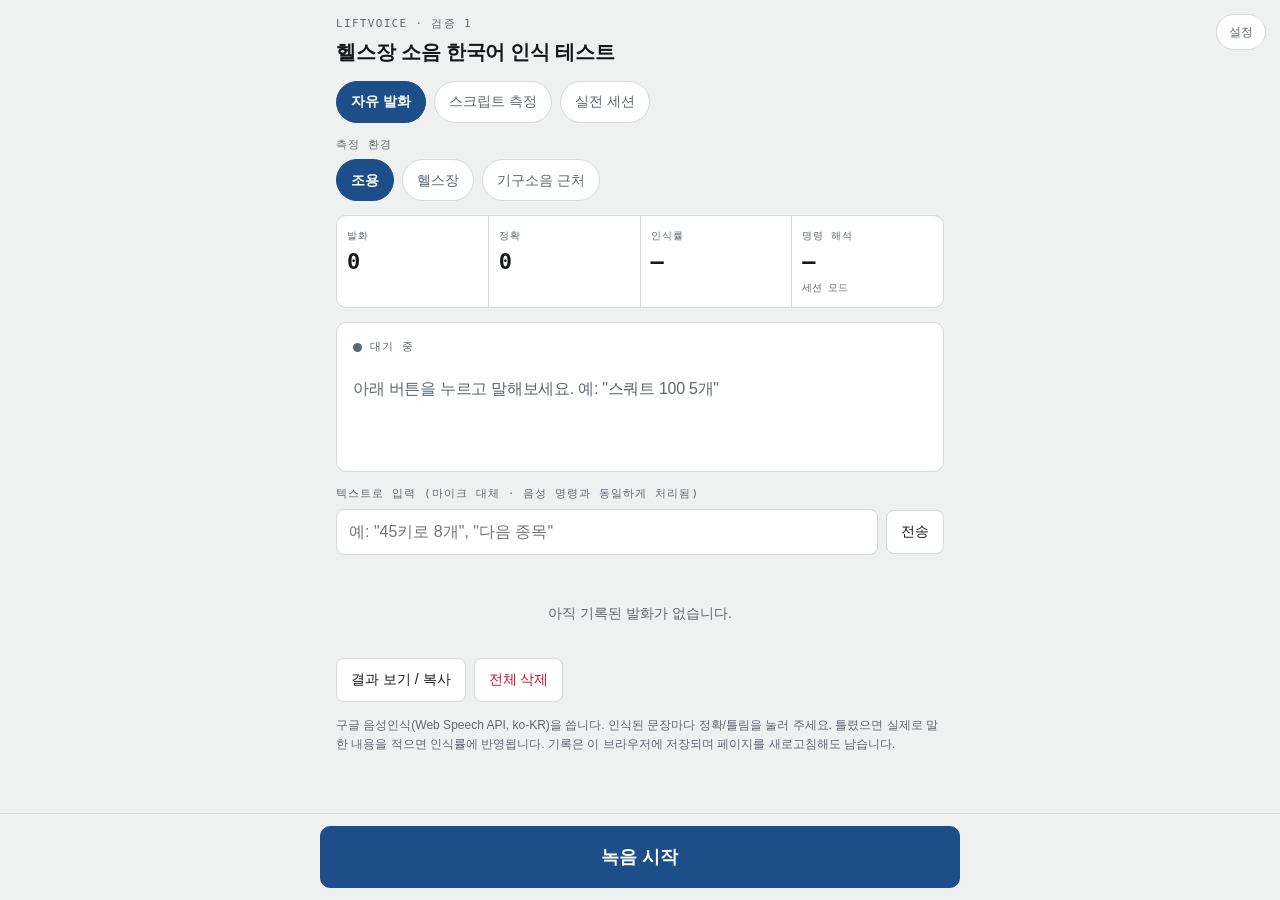
==== commit 23b22f37: "Measure in-gym command recognition rate automatically from session use Session mode logged the raw t" ====
--- a/index.html
+++ b/index.html
@@ -6,1159 +6,7 @@
 <meta name="color-scheme" content="light dark">
 <title>LiftVoice STT 현장 테스트</title>
 
-<style>
-  *, *::before, *::after { box-sizing: border-box; }
-  body, h1, h2, p, pre { margin: 0; }
-  button, input { font-family: inherit; color: inherit; }
-  pre { font-family: inherit; }
-
-  :root {
-    --bg: #EFF1F0;
-    --surface: #FFFFFF;
-    --surface-2: #E7EAE9;
-    --ink: #16191C;
-    --muted: #5E6871;
-    --line: #D6DAD8;
-    --accent: #1D4E89;
-    --accent-ink: #FFFFFF;
-    --hot: #C8102E;
-    --good: #1F6F43;
-    --warn: #8A5A00;
-
-    --font-ui: -apple-system, BlinkMacSystemFont, "Segoe UI", Roboto, "Noto Sans KR", "Apple SD Gothic Neo", "Malgun Gothic", sans-serif;
-    --font-mono: ui-monospace, "SF Mono", "Roboto Mono", "Consolas", monospace;
-
-    --r: 10px;
-    --pad: 16px;
-  }
-
-  @media (prefers-color-scheme: dark) {
-    :root {
-      --bg: #101315;
-      --surface: #191D20;
-      --surface-2: #23282C;
-      --ink: #E9EDEA;
-      --muted: #8B959B;
-      --line: #2A2F33;
-      --accent: #7EB0E8;
-      --accent-ink: #0D1418;
-      --hot: #FF4D5E;
-      --good: #5FD08D;
-      --warn: #E8B33D;
-    }
-  }
-
-  :root[data-theme="dark"] {
-    --bg: #101315;
-    --surface: #191D20;
-    --surface-2: #23282C;
-    --ink: #E9EDEA;
-    --muted: #8B959B;
-    --line: #2A2F33;
-    --accent: #7EB0E8;
-    --accent-ink: #0D1418;
-    --hot: #FF4D5E;
-    --good: #5FD08D;
-    --warn: #E8B33D;
-  }
-
-  :root[data-theme="light"] {
-    --bg: #EFF1F0;
-    --surface: #FFFFFF;
-    --surface-2: #E7EAE9;
-    --ink: #16191C;
-    --muted: #5E6871;
-    --line: #D6DAD8;
-    --accent: #1D4E89;
-    --accent-ink: #FFFFFF;
-    --hot: #C8102E;
-    --good: #1F6F43;
-    --warn: #8A5A00;
-  }
-
-  body {
-    background: var(--bg);
-    color: var(--ink);
-    font-family: var(--font-ui);
-    line-height: 1.5;
-    -webkit-text-size-adjust: 100%;
-  }
-
-  .wrap {
-    max-width: 640px;
-    margin: 0 auto;
-    padding: var(--pad);
-    padding-bottom: 132px;
-    display: flex;
-    flex-direction: column;
-    gap: 14px;
-  }
-
-  /* ---- header ---- */
-  .head {
-    display: flex;
-    flex-direction: column;
-    gap: 4px;
-  }
-  .eyebrow {
-    font-family: var(--font-mono);
-    font-size: 11px;
-    letter-spacing: 0.12em;
-    text-transform: uppercase;
-    color: var(--muted);
-  }
-  h1 {
-    font-size: 20px;
-    font-weight: 650;
-    letter-spacing: -0.01em;
-    text-wrap: balance;
-  }
-
-  /* ---- support banner ---- */
-  .banner {
-    border-radius: var(--r);
-    padding: 12px 14px;
-    font-size: 14px;
-    border: 1px solid var(--line);
-    background: var(--surface);
-    display: none;
-  }
-  .banner.show { display: block; }
-  .banner.bad {
-    border-color: var(--hot);
-    color: var(--hot);
-  }
-  .banner strong { font-weight: 650; }
-
-  /* ---- condition chips ---- */
-  .field-label {
-    font-family: var(--font-mono);
-    font-size: 11px;
-    letter-spacing: 0.1em;
-    text-transform: uppercase;
-    color: var(--muted);
-    margin-bottom: 6px;
-  }
-  .chips {
-    display: flex;
-    flex-wrap: wrap;
-    gap: 8px;
-  }
-  .chip {
-    font: inherit;
-    font-size: 14px;
-    padding: 9px 14px;
-    min-height: 42px;
-    border-radius: 999px;
-    border: 1px solid var(--line);
-    background: var(--surface);
-    color: var(--muted);
-    cursor: pointer;
-  }
-  .chip[aria-pressed="true"] {
-    background: var(--accent);
-    border-color: var(--accent);
-    color: var(--accent-ink);
-    font-weight: 600;
-  }
-
-  /* ---- stats ---- */
-  .stats {
-    display: grid;
-    grid-template-columns: repeat(3, 1fr);
-    gap: 1px;
-    background: var(--line);
-    border: 1px solid var(--line);
-    border-radius: var(--r);
-    overflow: hidden;
-  }
-  .stat {
-    background: var(--surface);
-    padding: 12px 10px;
-    display: flex;
-    flex-direction: column;
-    gap: 2px;
-  }
-  .stat .k {
-    font-family: var(--font-mono);
-    font-size: 10px;
-    letter-spacing: 0.1em;
-    text-transform: uppercase;
-    color: var(--muted);
-  }
-  .stat .v {
-    font-family: var(--font-mono);
-    font-size: 22px;
-    font-variant-numeric: tabular-nums;
-    font-weight: 600;
-  }
-
-  /* ---- script mode ---- */
-  .script-panel {
-    background: var(--surface);
-    border: 1px solid var(--accent);
-    border-radius: var(--r);
-    padding: 16px;
-    display: none;
-    flex-direction: column;
-    gap: 12px;
-  }
-  .script-panel.show { display: flex; }
-
-  .script-meta {
-    display: flex;
-    align-items: center;
-    justify-content: space-between;
-    font-family: var(--font-mono);
-    font-size: 11px;
-    letter-spacing: 0.1em;
-    text-transform: uppercase;
-    color: var(--muted);
-    font-variant-numeric: tabular-nums;
-  }
-  .skip {
-    font: inherit;
-    font-size: 11px;
-    letter-spacing: 0.08em;
-    text-transform: uppercase;
-    padding: 8px 10px;
-    min-height: 44px;
-    border-radius: 8px;
-    border: 1px solid var(--line);
-    background: var(--surface-2);
-    color: var(--muted);
-    cursor: pointer;
-  }
-
-  .script-line {
-    font-size: clamp(1.5rem, 7vw, 2.25rem);
-    font-weight: 650;
-    line-height: 1.3;
-    letter-spacing: -0.02em;
-    text-wrap: balance;
-    word-break: keep-all;
-  }
-
-  .script-result {
-    font-size: 15px;
-    color: var(--muted);
-    word-break: keep-all;
-    overflow-wrap: anywhere;
-    display: none;
-  }
-  .script-result.show { display: block; }
-  .script-result.ok { color: var(--good); font-weight: 600; }
-  .script-result.bad { color: var(--hot); }
-
-  .script-actions {
-    display: none;
-    gap: 8px;
-  }
-  .script-actions.show { display: flex; }
-  .script-actions .vbtn { flex: 1; }
-
-  .session-target {
-    font-size: 14px;
-    color: var(--muted);
-  }
-  .session-log {
-    display: flex;
-    flex-direction: column;
-    gap: 6px;
-  }
-  .session-set {
-    background: var(--surface-2);
-    border-radius: 8px;
-    padding: 8px 12px;
-    font-size: 14px;
-  }
-  .session-set.comment {
-    color: var(--muted);
-    font-size: 12px;
-  }
-
-  /* ---- live panel ---- */
-  .live {
-    background: var(--surface);
-    border: 1px solid var(--line);
-    border-radius: var(--r);
-    padding: 16px;
-    min-height: 150px;
-    display: flex;
-    flex-direction: column;
-    gap: 10px;
-  }
-  .live.hot { border-color: var(--hot); }
-
-  .status {
-    display: flex;
-    align-items: center;
-    gap: 8px;
-    font-family: var(--font-mono);
-    font-size: 11px;
-    letter-spacing: 0.1em;
-    text-transform: uppercase;
-    color: var(--muted);
-  }
-  .dot {
-    width: 9px;
-    height: 9px;
-    border-radius: 50%;
-    background: var(--muted);
-    flex: none;
-  }
-  .live.hot .dot {
-    background: var(--hot);
-    animation: pulse 1.2s ease-in-out infinite;
-  }
-  .live.hot .status { color: var(--hot); }
-  @keyframes pulse {
-    0%, 100% { opacity: 1; }
-    50% { opacity: 0.25; }
-  }
-  @media (prefers-reduced-motion: reduce) {
-    .live.hot .dot { animation: none; }
-  }
-
-  .transcript {
-    font-size: clamp(1.25rem, 5.5vw, 1.75rem);
-    line-height: 1.35;
-    letter-spacing: -0.01em;
-    text-wrap: balance;
-    word-break: keep-all;
-    overflow-wrap: anywhere;
-  }
-  .transcript .interim {
-    color: var(--muted);
-    font-style: italic;
-  }
-  .transcript .placeholder {
-    color: var(--muted);
-    font-size: 1rem;
-    font-style: normal;
-  }
-
-  /* ---- log ---- */
-  .log {
-    display: flex;
-    flex-direction: column;
-    gap: 8px;
-  }
-  .entry {
-    background: var(--surface);
-    border: 1px solid var(--line);
-    border-left: 3px solid var(--line);
-    border-radius: var(--r);
-    padding: 12px 14px;
-    display: flex;
-    flex-direction: column;
-    gap: 8px;
-  }
-  .entry[data-verdict="correct"] { border-left-color: var(--good); }
-  .entry[data-verdict="wrong"] { border-left-color: var(--hot); }
-
-  .entry-meta {
-    display: flex;
-    gap: 10px;
-    align-items: center;
-    font-family: var(--font-mono);
-    font-size: 10px;
-    letter-spacing: 0.08em;
-    text-transform: uppercase;
-    color: var(--muted);
-    font-variant-numeric: tabular-nums;
-  }
-  .entry-text {
-    font-size: 17px;
-    word-break: keep-all;
-    overflow-wrap: anywhere;
-  }
-  .entry-truth {
-    font-size: 14px;
-    color: var(--hot);
-    word-break: keep-all;
-    overflow-wrap: anywhere;
-  }
-  .entry-truth .lbl {
-    font-family: var(--font-mono);
-    font-size: 10px;
-    letter-spacing: 0.08em;
-    text-transform: uppercase;
-    color: var(--muted);
-    margin-right: 6px;
-  }
-
-  .verdict {
-    display: flex;
-    gap: 8px;
-  }
-  .vbtn {
-    font: inherit;
-    font-size: 14px;
-    flex: 1;
-    min-height: 44px;
-    border-radius: 8px;
-    border: 1px solid var(--line);
-    background: var(--surface-2);
-    color: var(--ink);
-    cursor: pointer;
-  }
-  .vbtn.ok[aria-pressed="true"] {
-    background: var(--good);
-    border-color: var(--good);
-    color: var(--surface);
-    font-weight: 600;
-  }
-  .vbtn.no[aria-pressed="true"] {
-    background: var(--hot);
-    border-color: var(--hot);
-    color: var(--surface);
-    font-weight: 600;
-  }
-
-  .truth-input {
-    font: inherit;
-    font-size: 16px;
-    width: 100%;
-    padding: 10px 12px;
-    border-radius: 8px;
-    border: 1px solid var(--line);
-    background: var(--bg);
-    color: var(--ink);
-    display: none;
-  }
-  .truth-input.show { display: block; }
-
-  /* ---- bottom bar ---- */
-  .bar {
-    position: fixed;
-    left: 0;
-    right: 0;
-    bottom: 0;
-    background: var(--bg);
-    border-top: 1px solid var(--line);
-    padding: 12px var(--pad);
-    padding-bottom: calc(12px + env(safe-area-inset-bottom, 0px));
-  }
-  .bar-inner {
-    max-width: 640px;
-    margin: 0 auto;
-    display: flex;
-    gap: 10px;
-    align-items: stretch;
-  }
-  .rec {
-    font: inherit;
-    flex: 1;
-    min-height: 62px;
-    font-size: 18px;
-    font-weight: 650;
-    border-radius: var(--r);
-    border: 1px solid var(--accent);
-    background: var(--accent);
-    color: var(--accent-ink);
-    cursor: pointer;
-    display: flex;
-    align-items: center;
-    justify-content: center;
-    gap: 10px;
-  }
-  .rec[data-on="true"] {
-    background: var(--hot);
-    border-color: var(--hot);
-    color: #FFFFFF;
-  }
-  .rec:disabled {
-    opacity: 0.45;
-    cursor: not-allowed;
-  }
-
-  /* ---- utility buttons ---- */
-  .tools {
-    display: flex;
-    gap: 8px;
-    flex-wrap: wrap;
-  }
-  .tbtn {
-    font: inherit;
-    font-size: 14px;
-    padding: 10px 14px;
-    min-height: 44px;
-    border-radius: 8px;
-    border: 1px solid var(--line);
-    background: var(--surface);
-    color: var(--ink);
-    cursor: pointer;
-  }
-  .tbtn.danger { color: var(--hot); }
-
-  .export {
-    font-family: var(--font-mono);
-    font-size: 11px;
-    line-height: 1.5;
-    background: var(--surface);
-    border: 1px solid var(--line);
-    border-radius: var(--r);
-    padding: 12px;
-    white-space: pre;
-    overflow-x: auto;
-    display: none;
-    color: var(--ink);
-  }
-  .export.show { display: block; }
-
-  .empty {
-    color: var(--muted);
-    font-size: 14px;
-    text-align: center;
-    padding: 20px 0;
-  }
-
-  .note {
-    font-size: 12px;
-    color: var(--muted);
-    line-height: 1.6;
-  }
-
-  .session-meta-right {
-    display: flex;
-    align-items: center;
-    gap: 8px;
-  }
-  .session-workout-bar {
-    display: flex;
-    align-items: center;
-    gap: 8px;
-    padding-bottom: 4px;
-    border-bottom: 1px solid var(--line);
-    margin-bottom: 2px;
-  }
-  .session-elapsed {
-    font-family: var(--font-mono);
-    font-variant-numeric: tabular-nums;
-    color: var(--muted);
-    margin-left: auto;
-  }
-  .session-start-btn,
-  .session-end-btn {
-    font: inherit;
-    font-size: 13px;
-    font-weight: 650;
-    padding: 8px 12px;
-    min-height: 40px;
-    border-radius: 8px;
-    cursor: pointer;
-    flex: none;
-  }
-  .session-start-btn {
-    border: 1px solid var(--good);
-    background: none;
-    color: var(--good);
-  }
-  .session-start-btn[hidden],
-  .session-end-btn[hidden] { display: none; }
-  .session-end-btn {
-    border: 1px solid var(--hot);
-    background: none;
-    color: var(--hot);
-  }
-  .session-reset-btn {
-    font: inherit;
-    font-size: 12px;
-    padding: 6px 10px;
-    min-height: 34px;
-    border-radius: 8px;
-    border: 1px solid var(--line);
-    background: none;
-    color: var(--muted);
-    cursor: pointer;
-    flex: none;
-  }
-
-  /* ---- routine overlay ---- */
-  .routine-overlay {
-    position: fixed;
-    inset: 0;
-    z-index: 60;
-    display: none;
-  }
-  .routine-overlay.show { display: block; }
-  .routine-backdrop {
-    position: absolute;
-    inset: 0;
-    background: rgba(0, 0, 0, 0.4);
-  }
-  .routine-sheet {
-    position: absolute;
-    left: 0;
-    right: 0;
-    bottom: 0;
-    max-height: 82vh;
-    background: var(--surface);
-    border: 1px solid var(--line);
-    border-bottom: none;
-    border-radius: 16px 16px 0 0;
-    display: flex;
-    flex-direction: column;
-    overflow: hidden;
-    padding-bottom: env(safe-area-inset-bottom, 0px);
-  }
-  @media (min-width: 900px) {
-    .routine-sheet {
-      left: auto;
-      right: 24px;
-      top: 24px;
-      bottom: 24px;
-      width: 380px;
-      max-height: none;
-      border-radius: var(--r);
-      border-bottom: 1px solid var(--line);
-      box-shadow: 0 12px 32px rgba(0, 0, 0, 0.18);
-    }
-  }
-  .routine-head {
-    display: flex;
-    align-items: center;
-    justify-content: space-between;
-    padding: 14px 16px;
-    border-bottom: 1px solid var(--line);
-    flex: none;
-  }
-  .routine-head-title {
-    font-size: 16px;
-    font-weight: 650;
-  }
-  .routine-close {
-    font: inherit;
-    font-size: 13px;
-    padding: 8px 12px;
-    min-height: 40px;
-    border-radius: 8px;
-    border: 1px solid var(--line);
-    background: var(--surface-2);
-    color: var(--ink);
-    cursor: pointer;
-  }
-  .routine-body {
-    overflow-y: auto;
-    padding: 12px 16px 20px;
-    display: flex;
-    flex-direction: column;
-    gap: 16px;
-    -webkit-overflow-scrolling: touch;
-  }
-  .routine-part-name {
-    font-family: var(--font-mono);
-    font-size: 11px;
-    letter-spacing: 0.1em;
-    text-transform: uppercase;
-    color: var(--muted);
-    margin-bottom: 8px;
-  }
-  .routine-ex-list {
-    display: flex;
-    flex-direction: column;
-    gap: 8px;
-  }
-  .routine-add-btn {
-    font: inherit;
-    font-size: 13px;
-    padding: 10px 12px;
-    min-height: 40px;
-    width: 100%;
-    margin-top: 8px;
-    border-radius: 10px;
-    border: 1px dashed var(--line);
-    background: none;
-    color: var(--muted);
-    cursor: pointer;
-  }
-  .routine-add-form {
-    display: flex;
-    flex-direction: column;
-    gap: 8px;
-    margin-top: 8px;
-    padding: 12px;
-    border: 1px solid var(--line);
-    border-radius: 10px;
-    background: var(--surface-2);
-  }
-  .routine-add-form input {
-    font: inherit;
-    font-size: 14px;
-    padding: 8px 10px;
-    border-radius: 6px;
-    border: 1px solid var(--line);
-    background: var(--bg);
-    color: var(--ink);
-    min-height: 38px;
-  }
-  .routine-add-form-name { width: 100%; }
-  .routine-add-form-row {
-    display: flex;
-    gap: 8px;
-  }
-  .routine-add-form-row input {
-    flex: 1;
-    min-width: 0;
-    text-align: center;
-  }
-  .routine-add-form-input-sm {
-    font-size: 12px !important;
-  }
-  .routine-add-form-input-sm::placeholder {
-    font-size: 11px;
-  }
-  .routine-add-form-actions {
-    display: flex;
-    gap: 8px;
-  }
-  .routine-add-save {
-    font: inherit;
-    font-size: 13px;
-    flex: 1;
-    min-height: 40px;
-    border-radius: 8px;
-    border: 1px solid var(--good);
-    background: var(--good);
-    color: var(--surface);
-    font-weight: 650;
-    cursor: pointer;
-  }
-  .routine-add-cancel {
-    font: inherit;
-    font-size: 13px;
-    flex: 1;
-    min-height: 40px;
-    border-radius: 8px;
-    border: 1px solid var(--line);
-    background: var(--surface);
-    color: var(--ink);
-    cursor: pointer;
-  }
-  .routine-ex-detail-actions {
-    display: flex;
-    flex-wrap: wrap;
-    gap: 8px;
-    margin-top: 4px;
-  }
-  .routine-ex-goto {
-    font: inherit;
-    font-size: 12px;
-    padding: 8px 10px;
-    min-height: 34px;
-    border-radius: 8px;
-    border: 1px solid var(--accent);
-    background: none;
-    color: var(--accent);
-    cursor: pointer;
-  }
-  .routine-ex-goto:disabled {
-    opacity: 0.5;
-    cursor: default;
-  }
-  .routine-ex-delete {
-    font: inherit;
-    font-size: 12px;
-    padding: 8px 10px;
-    min-height: 34px;
-    border-radius: 8px;
-    border: 1px solid var(--hot);
-    background: none;
-    color: var(--hot);
-    cursor: pointer;
-  }
-  .routine-ex-delete:disabled {
-    opacity: 0.4;
-    cursor: not-allowed;
-  }
-  .routine-ex {
-    font: inherit;
-    text-align: left;
-    width: 100%;
-    background: var(--surface-2);
-    border: 1px solid var(--line);
-    border-radius: 10px;
-    padding: 10px 12px;
-    cursor: pointer;
-    display: flex;
-    flex-direction: column;
-    gap: 4px;
-  }
-  .routine-ex[data-status="진행중"] { border-color: var(--accent); }
-  .routine-ex.dragging-ghost {
-    opacity: 0.35;
-    border-style: dashed;
-  }
-  .routine-ex-row {
-    display: flex;
-    align-items: center;
-    justify-content: space-between;
-    gap: 8px;
-  }
-  .routine-ex-handle {
-    touch-action: none;
-    cursor: grab;
-    padding: 4px 6px;
-    margin: -4px -6px -4px 0;
-    font-size: 16px;
-    line-height: 1;
-    color: var(--muted);
-    flex: none;
-  }
-  .routine-ex-name {
-    font-size: 15px;
-    font-weight: 600;
-    flex: 1;
-    min-width: 0;
-  }
-  .routine-ex-drag-floater {
-    position: fixed;
-    z-index: 80;
-    pointer-events: none;
-    box-shadow: 0 14px 34px rgba(0, 0, 0, 0.28);
-    opacity: 0.96;
-    margin: 0;
-  }
-  .routine-ex-status {
-    font-family: var(--font-mono);
-    font-size: 10px;
-    letter-spacing: 0.08em;
-    text-transform: uppercase;
-    padding: 3px 8px;
-    border-radius: 999px;
-    flex: none;
-  }
-  .routine-ex-status[data-status="완료"] { background: color-mix(in srgb, var(--good) 20%, transparent); color: var(--good); }
-  .routine-ex-status[data-status="진행중"] { background: color-mix(in srgb, var(--accent) 20%, transparent); color: var(--accent); }
-  .routine-ex-status[data-status="일부 완료"] { background: color-mix(in srgb, var(--warn) 20%, transparent); color: var(--warn); }
-  .routine-ex-status[data-status="예정"] { background: var(--surface); color: var(--muted); border: 1px solid var(--line); }
-  .routine-ex-sub {
-    font-size: 12px;
-    color: var(--muted);
-  }
-  .routine-ex-detail {
-    margin-top: 6px;
-    padding-top: 8px;
-    border-top: 1px dashed var(--line);
-    display: flex;
-    flex-direction: column;
-    gap: 6px;
-  }
-  .routine-ex-detail .lbl {
-    font-family: var(--font-mono);
-    font-size: 10px;
-    letter-spacing: 0.08em;
-    text-transform: uppercase;
-    color: var(--muted);
-    margin-right: 6px;
-  }
-  .routine-ex-detail .set-row { font-size: 13px; }
-  .routine-ex-detail .comment-row { color: var(--muted); font-size: 12px; }
-
-  .session-next-set {
-    font-size: 13.5px;
-    font-weight: 650;
-    color: var(--accent);
-  }
-
-  .type-row {
-    display: flex;
-    gap: 8px;
-    align-items: center;
-  }
-  .type-input {
-    font: inherit;
-    font-size: 16px;
-    flex: 1;
-    min-height: 44px;
-    padding: 10px 12px;
-    border-radius: 8px;
-    border: 1px solid var(--line);
-    background: var(--surface);
-    color: var(--ink);
-  }
-
-  .session-rest-setting {
-    display: flex;
-    align-items: center;
-    gap: 8px;
-    font-size: 13px;
-    color: var(--muted);
-  }
-  .session-rest-setting .set-num-input { width: 64px; }
-
-  .unit-toggle-row { display: flex; gap: 8px; }
-
-  .session-rest-timer {
-    display: none;
-    font-family: var(--font-mono);
-    font-size: 15px;
-    font-weight: 650;
-    letter-spacing: 0.02em;
-    padding: 10px 12px;
-    border-radius: 8px;
-    background: var(--surface-2);
-    color: var(--accent);
-    text-align: center;
-  }
-  .session-rest-timer.show { display: block; }
-  .session-rest-timer.done { color: var(--good); }
-
-  .set-head {
-    display: flex;
-    align-items: center;
-    justify-content: space-between;
-    flex-wrap: wrap;
-    gap: 8px;
-  }
-  .set-label { flex: none; }
-  .set-fields {
-    display: flex;
-    align-items: center;
-    flex-wrap: wrap;
-    gap: 6px;
-    flex: none;
-  }
-  .set-num-input {
-    font: inherit;
-    width: 56px;
-    min-height: 34px;
-    padding: 4px 6px;
-    border-radius: 6px;
-    border: 1px solid var(--line);
-    background: var(--bg);
-    color: var(--ink);
-    font-variant-numeric: tabular-nums;
-    text-align: right;
-  }
-  .set-unit { font-size: 13px; color: var(--muted); flex: none; }
-  .set-check-btn {
-    font: inherit;
-    font-size: 12px;
-    padding: 6px 10px;
-    min-height: 32px;
-    border-radius: 999px;
-    border: 1px solid var(--line);
-    background: var(--surface);
-    color: var(--muted);
-    cursor: pointer;
-    flex: none;
-  }
-  .set-check-btn[data-done="true"] {
-    background: var(--good);
-    border-color: var(--good);
-    color: var(--surface);
-    font-weight: 600;
-  }
-  .set-check-btn[data-locked="true"] {
-    opacity: 0.6;
-    cursor: default;
-  }
-  .set-memo-btn {
-    font: inherit;
-    font-size: 11px;
-    padding: 4px 8px;
-    min-height: 28px;
-    border-radius: 6px;
-    border: 1px solid var(--line);
-    background: var(--surface);
-    color: var(--muted);
-    cursor: pointer;
-    flex: none;
-  }
-  .set-memo-input {
-    font: inherit;
-    font-size: 13px;
-    width: 100%;
-    margin-top: 6px;
-    padding: 6px 8px;
-    border-radius: 6px;
-    border: 1px solid var(--line);
-    background: var(--bg);
-    color: var(--ink);
-  }
-  .set-memo-text {
-    font-size: 12px;
-    color: var(--muted);
-    margin-top: 4px;
-  }
-  .session-set-next { border: 1px solid var(--accent); font-weight: 600; }
-  .session-set-future { opacity: 0.55; }
-  .session-rest-hint {
-    font-family: var(--font-mono);
-    font-size: 10px;
-    letter-spacing: 0.08em;
-    text-transform: uppercase;
-    color: var(--muted);
-    text-align: center;
-    padding: 2px 0;
-  }
-
-  .cmd-group { margin-bottom: 18px; }
-  .cmd-group:last-child { margin-bottom: 0; }
-  .cmd-group-title {
-    font-family: var(--font-mono);
-    font-size: 11px;
-    letter-spacing: 0.1em;
-    text-transform: uppercase;
-    color: var(--muted);
-    margin-bottom: 6px;
-  }
-  .cmd-item {
-    padding: 8px 0;
-    border-bottom: 1px dashed var(--line);
-  }
-  .cmd-item:last-child { border-bottom: none; }
-  .cmd-example {
-    font-family: var(--font-mono);
-    font-size: 13px;
-    color: var(--ink);
-    word-break: keep-all;
-  }
-  .cmd-desc {
-    font-size: 12px;
-    color: var(--muted);
-    margin-top: 2px;
-  }
-  .cmd-note {
-    font-size: 12px;
-    color: var(--muted);
-    line-height: 1.6;
-    margin-top: 16px;
-    padding-top: 12px;
-    border-top: 1px solid var(--line);
-  }
-
-  :root[data-vibe="power"] {
-    --accent: oklch(0.68 0.19 45);
-    --accent-ink: #241000;
-  }
-  [data-vibe="power"] h1,
-  [data-vibe="power"] #session-exercise-name,
-  [data-vibe="power"] .script-line {
-    text-transform: uppercase;
-    letter-spacing: -0.01em;
-    font-weight: 800;
-  }
-  [data-vibe="power"] .eyebrow { color: var(--accent); font-weight: 700; }
-  [data-vibe="power"] .rec { text-transform: uppercase; letter-spacing: 0.04em; }
-
-  body.focus-active .stats,
-  body.focus-active .log,
-  body.focus-active .empty,
-  body.focus-active .tools,
-  body.focus-active .export,
-  body.focus-active .note,
-  body.focus-active .live,
-  body.focus-active > .wrap > div:has(#conds) {
-    display: none;
-  }
-  body.focus-active #session-exercise-name { font-size: clamp(2rem, 9vw, 3rem); }
-  body.focus-active #session-rest-timer { font-size: 22px; padding: 18px; }
-  body.focus-active .rec { min-height: 84px; font-size: 22px; }
-  body.focus-active #session-panel { padding: 22px; }
-
-  .tweaks-toggle {
-    position: fixed;
-    top: 14px;
-    right: 14px;
-    z-index: 55;
-    font: inherit;
-    font-size: 12px;
-    padding: 8px 12px;
-    min-height: 36px;
-    border-radius: 999px;
-    border: 1px solid var(--line);
-    background: var(--surface);
-    color: var(--muted);
-    cursor: pointer;
-  }
-  .tweaks-panel {
-    position: fixed;
-    top: 14px;
-    right: 14px;
-    z-index: 56;
-    width: 260px;
-    max-width: calc(100vw - 28px);
-    background: var(--surface);
-    border: 1px solid var(--line);
-    border-radius: var(--r);
-    box-shadow: 0 12px 32px rgba(0, 0, 0, 0.18);
-    display: none;
-    flex-direction: column;
-    overflow: hidden;
-  }
-  .tweaks-panel.show { display: flex; }
-  .tweaks-head {
-    display: flex;
-    align-items: center;
-    justify-content: space-between;
-    padding: 12px 14px;
-    border-bottom: 1px solid var(--line);
-  }
-  .tweaks-title { font-size: 14px; font-weight: 650; }
-  .tweaks-close {
-    font: inherit;
-    font-size: 12px;
-    padding: 6px 10px;
-    min-height: 32px;
-    border-radius: 8px;
-    border: 1px solid var(--line);
-    background: var(--surface-2);
-    color: var(--ink);
-    cursor: pointer;
-  }
-  .tweaks-body { padding: 14px; display: flex; flex-direction: column; gap: 14px; }
-  .tweaks-group { display: flex; flex-direction: column; gap: 8px; }
-  .tweaks-label {
-    font-family: var(--font-mono);
-    font-size: 10px;
-    letter-spacing: 0.08em;
-    text-transform: uppercase;
-    color: var(--muted);
-  }
-  .tweaks-row { display: flex; gap: 8px; }
-  .tweaks-opt {
-    font: inherit;
-    font-size: 13px;
-    flex: 1;
-    min-height: 40px;
-    border-radius: 8px;
-    border: 1px solid var(--line);
-    background: var(--surface-2);
-    color: var(--ink);
-    cursor: pointer;
-  }
-  .tweaks-opt[aria-pressed="true"] {
-    background: var(--accent);
-    border-color: var(--accent);
-    color: var(--accent-ink);
-    font-weight: 600;
-  }
-  .tweaks-toggle-btn {
-    font: inherit;
-    font-size: 13px;
-    min-height: 40px;
-    width: 100%;
-    border-radius: 8px;
-    border: 1px solid var(--line);
-    background: var(--surface-2);
-    color: var(--ink);
-    cursor: pointer;
-  }
-  .tweaks-toggle-btn[aria-pressed="true"] {
-    background: var(--accent);
-    border-color: var(--accent);
-    color: var(--accent-ink);
-    font-weight: 600;
-  }
-
-  :focus-visible {
-    outline: 2px solid var(--accent);
-    outline-offset: 2px;
-  }
-</style>
+<link rel="stylesheet" href="styles.css">
 </head>
 <body>
 
@@ -1190,10 +38,8 @@
 
   <div class="script-panel" id="session-panel">
     <div class="session-workout-bar">
-      <button class="session-start-btn" type="button" id="btn-session-start">▶ 운동 시작</button>
+      <select class="routine-select" id="routine-select" aria-label="루틴 선택"></select>
       <button class="session-end-btn" type="button" id="btn-session-end">■ 운동 종료</button>
-      <span class="session-elapsed" id="session-elapsed"></span>
-      <button class="session-reset-btn" type="button" id="btn-session-reset" title="운동 시간만 0으로 초기화 (기록된 세트는 그대로)">⟲ 시간 초기화</button>
     </div>
     <div class="script-meta">
       <span id="session-part-name">어깨</span>
@@ -1250,6 +96,11 @@
       <div class="k">인식률</div>
       <div class="v" id="s-rate">—</div>
     </div>
+    <div class="stat">
+      <div class="k">명령 해석</div>
+      <div class="v" id="s-cmd">—</div>
+      <div class="sub" id="s-cmd-sub">세션 모드</div>
+    </div>
   </div>
 
   <div class="live" id="live">
@@ -1424,6 +275,10 @@
           <div class="cmd-example">오버헤드프레스 몇 세트야</div>
           <div class="cmd-desc">해당 종목 상세로 전체 루틴 패널 열기</div>
         </div>
+        <div class="cmd-item">
+          <div class="cmd-example">금요일 루틴 시작 / 목요일 루틴으로 시작해줘</div>
+          <div class="cmd-desc">저장된 다른 요일 루틴으로 전환 (요일별 기록은 서로 따로 보존됨)</div>
+        </div>
       </div>
 
       <div class="cmd-group">
@@ -1459,2490 +314,7 @@
   </div>
 </div>
 
-<script>
-(function () {
-  "use strict";
-
-  var SR = window.SpeechRecognition || window.webkitSpeechRecognition;
-  var STORE = "liftvoice.stt.v1";
-
-  var STORE_SESSION = "liftvoice.session.v1";
-  var STORE_TWEAKS = "liftvoice.tweaks.v1";
-
-  var tweaks = { vibe: "calm", focus: false, tone: "calm", unit: "kg" };
-
-  var KG_TO_LB = 2.2046226218;
-
-  function kgToLb(kg) { return Math.round(kg * KG_TO_LB * 10) / 10; }
-  function lbToKgVal(lb) { return Math.round((lb / KG_TO_LB) * 10) / 10; }
-
-  // 저장은 항상 kg. 화면에 보여줄 때만 현재 단위로 변환한다.
-  function displayWeight(kg) { return tweaks.unit === "lb" ? kgToLb(kg) : kg; }
-  function toStoredKg(displayVal) { return tweaks.unit === "lb" ? lbToKgVal(displayVal) : displayVal; }
-  function weightUnitLabel() { return tweaks.unit === "lb" ? "lb" : "kg"; }
-
-  function formatDuration(ms) {
-    var totalSec = Math.max(0, Math.floor(ms / 1000));
-    var h = Math.floor(totalSec / 3600);
-    var m = Math.floor((totalSec % 3600) / 60);
-    var s = totalSec % 60;
-    function pad(n) { return n < 10 ? "0" + n : String(n); }
-    return h > 0 ? (h + ":" + pad(m) + ":" + pad(s)) : (pad(m) + ":" + pad(s));
-  }
-
-  function loadTweaks() {
-    try {
-      var raw = localStorage.getItem(STORE_TWEAKS);
-      if (raw) {
-        var parsed = JSON.parse(raw);
-        if (parsed && typeof parsed === "object") {
-          if (parsed.vibe === "power") tweaks.vibe = "power";
-          if (parsed.tone === "power") tweaks.tone = "power";
-          if (parsed.unit === "lb") tweaks.unit = "lb";
-          tweaks.focus = !!parsed.focus;
-        }
-      }
-    } catch (e) { /* corrupt or unavailable storage: use defaults */ }
-  }
-
-  function saveTweaks() {
-    try { localStorage.setItem(STORE_TWEAKS, JSON.stringify(tweaks)); } catch (e) { /* quota or private mode */ }
-  }
-
-  var TONE_COPY = {
-    condition: { calm: "기록했어요. 무리하지 마세요.", power: "기록 완료! 페이스 조절하면서 끝까지 밀어붙이자." },
-    noSub: {
-      calm: "이 종목은 등록된 대체 후보가 없어요. 직접 판단해서 진행하세요.",
-      power: "대체 후보가 없어요 — 지금 있는 걸로 그냥 밀어붙이자!"
-    }
-  };
-
-  function toneCopy(key) {
-    var entry = TONE_COPY[key];
-    return entry[tweaks.tone] || entry.calm;
-  }
-
-  function restCountdownText(remaining) {
-    return tweaks.tone === "power" ? (remaining + "초만 더, 가자!") : ("휴식 " + remaining + "초");
-  }
-
-  function restDoneText() {
-    return tweaks.tone === "power" ? "휴식 끝, 바로 간다!" : "휴식 종료 · 다음 세트 준비";
-  }
-
-  function applyTweaks() {
-    document.documentElement.setAttribute("data-vibe", tweaks.vibe);
-    document.body.classList.toggle("focus-active", tweaks.focus && state.mode === "session");
-  }
-
-  function syncTweaksUI() {
-    Array.prototype.forEach.call(document.querySelectorAll("#tweaks-vibe .tweaks-opt"), function (b) {
-      b.setAttribute("aria-pressed", b.getAttribute("data-vibe-opt") === tweaks.vibe ? "true" : "false");
-    });
-    Array.prototype.forEach.call(document.querySelectorAll("#tweaks-tone .tweaks-opt"), function (b) {
-      b.setAttribute("aria-pressed", b.getAttribute("data-tone-opt") === tweaks.tone ? "true" : "false");
-    });
-    Array.prototype.forEach.call(document.querySelectorAll("#tweaks-unit .tweaks-opt"), function (b) {
-      b.setAttribute("aria-pressed", b.getAttribute("data-unit-opt") === tweaks.unit ? "true" : "false");
-    });
-    var focusBtn = document.getElementById("tweaks-focus");
-    if (focusBtn) focusBtn.setAttribute("aria-pressed", tweaks.focus ? "true" : "false");
-  }
-
-  function buildInitialSession() {
-    return {
-      currentPart: 0,
-      currentExercise: 0,
-      pendingSubstitute: null,
-      startedAt: null, // 첫 세트 기록 시점(ms epoch) — 이때 운동 시간 측정 시작
-      endedAt: null,   // "운동 종료" 누른 시점(ms epoch)
-      parts: SESSION_ROUTINE.map(function (part) {
-        return {
-          name: part.name,
-          exercises: part.exercises.map(function (ex) {
-            return {
-              id: ex.id,
-              name: ex.name,
-              isMain: ex.isMain,
-              targetSets: ex.targetSets,
-              targetReps: ex.targetReps.slice(),
-              restSec: ex.restSec,
-              sets: [],
-              comments: [],
-              setNotes: {}, // 아직 완료 안 한 세트에 미리 달아둔 메모: { "세트인덱스": "텍스트" }
-              substitutedFrom: null
-            };
-          })
-        };
-      })
-    };
-  }
-
-  function loadSession() {
-    try {
-      var raw = localStorage.getItem(STORE_SESSION);
-      if (raw) {
-        var parsed = JSON.parse(raw);
-        if (parsed && Array.isArray(parsed.parts) && parsed.parts.length) {
-          // 저장된 인덱스가 배열 범위를 벗어나면 currentSessionExercise()가
-          // 부팅 중 renderSession()에서 throw하고, 그러면 buildRecognizer()
-          // 이전이라 free/script 모드까지 전부 죽는다. 방어적으로 clamp한다.
-          var pi = Number(parsed.currentPart);
-          if (!isFinite(pi)) pi = 0;
-          pi = Math.min(Math.max(Math.floor(pi), 0), parsed.parts.length - 1);
-          var part = parsed.parts[pi];
-          if (!part || !Array.isArray(part.exercises) || !part.exercises.length) {
-            return buildInitialSession();
-          }
-          var ei = Number(parsed.currentExercise);
-          if (!isFinite(ei)) ei = 0;
-          ei = Math.min(Math.max(Math.floor(ei), 0), part.exercises.length - 1);
-          parsed.currentPart = pi;
-          parsed.currentExercise = ei;
-          if (!parsed.pendingSubstitute) parsed.pendingSubstitute = null;
-          if (typeof parsed.startedAt !== "number") parsed.startedAt = null;
-          if (typeof parsed.endedAt !== "number") parsed.endedAt = null;
-          // 구버전에 저장된 세션엔 setNotes가 없을 수 있다.
-          parsed.parts.forEach(function (p) {
-            p.exercises.forEach(function (ex) {
-              if (!ex.setNotes || typeof ex.setNotes !== "object") ex.setNotes = {};
-            });
-          });
-          return parsed;
-        }
-      }
-    } catch (e) { /* corrupt or unavailable storage: start fresh */ }
-    return buildInitialSession();
-  }
-
-  function saveSession() {
-    try {
-      localStorage.setItem(STORE_SESSION, JSON.stringify(state.session));
-    } catch (e) { /* quota or private mode: keep working in memory */ }
-  }
-
-  var SCRIPT_LINES = [
-    "스쿼트 100 5개",
-    "벤치프레스 80 8개",
-    "데드리프트 140 3개",
-    "오버헤드프레스 45 10개",
-    "바벨로우 70 8개",
-    "레그프레스 180 12개",
-    "랫풀다운 60 12개",
-    "덤벨컬 15 12개",
-    "방금 세트 2.5키로 더",
-    "방금 세트 5키로 빼줘",
-    "다음은 덤벨로 대체",
-    "랙 없어서 고블릿 스쿼트로",
-    "지금 힘들어",
-    "휴식 90초",
-    "한 세트 더",
-    "이번 세트 실패",
-    "인클라인 벤치 60 10개",
-    "케이블 플라이 20 15개",
-    "런지 40 10개",
-    "플랭크 60초"
-  ];
-
-  var SESSION_ROUTINE = [
-    {
-      name: "어깨",
-      exercises: [
-        { id: "overhead_press", name: "오버헤드프레스", isMain: true, targetSets: 4, targetReps: [6, 8], restSec: 120 },
-        { id: "lateral_raise", name: "사이드 레터럴 레이즈", isMain: false, targetSets: 4, targetReps: [12, 15], restSec: 60 },
-        { id: "face_pull", name: "페이스풀/리어델트", isMain: false, targetSets: 3, targetReps: [15, 15], restSec: 60 }
-      ]
-    },
-    {
-      name: "등",
-      exercises: [
-        { id: "pullup", name: "풀업", isMain: false, targetSets: 4, targetReps: [6, 10], restSec: 120 },
-        { id: "barbell_row", name: "바벨/덤벨로우", isMain: false, targetSets: 4, targetReps: [8, 10], restSec: 90 },
-        { id: "lat_pulldown", name: "랫풀다운", isMain: false, targetSets: 4, targetReps: [10, 12], restSec: 75 },
-        { id: "seated_cable_row", name: "시티드 케이블 로우", isMain: false, targetSets: 3, targetReps: [12, 12], restSec: 60 }
-      ]
-    }
-  ];
-
-  var PART_NAME_LIST = SESSION_ROUTINE.map(function (p) { return p.name; });
-
-  var NUM_WORDS = {
-    "영": "0", "공": "0", "하나": "1", "한": "1", "일": "1", "둘": "2", "두": "2", "이": "2",
-    "셋": "3", "세": "3", "삼": "3", "넷": "4", "네": "4", "사": "4", "다섯": "5", "오": "5",
-    "여섯": "6", "육": "6", "일곱": "7", "칠": "7", "여덟": "8", "팔": "8", "아홉": "9", "구": "9",
-    "열": "10", "십": "10", "스물": "20", "이십": "20", "서른": "30", "삼십": "30",
-    "마흔": "40", "사십": "40", "쉰": "50", "오십": "50", "예순": "60", "육십": "60",
-    "일흔": "70", "칠십": "70", "여든": "80", "팔십": "80", "아흔": "90", "구십": "90",
-    "백": "100"
-  };
-
-  // 음성인식(특히 크롬)이 최종 결과에 붙이는 마침표/쉼표 등을 제거한다.
-  // 소수점(예: "2.5")은 숫자 사이 마침표만 보존해서 지운다.
-  function stripPunctuation(s) {
-    return s.replace(/[.,!?~"'`·…\-]/g, function (match, offset, str) {
-      if (match === ".") {
-        var prevIsDigit = offset > 0 && /\d/.test(str[offset - 1]);
-        var nextIsDigit = offset < str.length - 1 && /\d/.test(str[offset + 1]);
-        if (prevIsDigit && nextIsDigit) {
-          return ".";
-        }
-      }
-      return " ";
-    });
-  }
-
-  function normalize(text) {
-    var s = String(text == null ? "" : text).toLowerCase();
-    s = stripPunctuation(s);
-    s = s.replace(/kg|킬로그램|킬로|키로/g, "키로");
-    s = s.replace(/lbs|lb|파운드/g, "파운드");
-    s = s.replace(/초간|초동안/g, "초");
-    var parts = s.split(/\s+/).filter(function (w) { return w.length > 0; });
-    var originals = parts.slice();
-
-    // Handle counter-attached number words (e.g., "다섯개" → "5개")
-    parts = parts.map(function (w) {
-      var match = w.match(/^(.+?)(개|초|키로|파운드)$/);
-      if (match) {
-        var prefix = match[1];
-        var counter = match[2];
-        if (Object.prototype.hasOwnProperty.call(NUM_WORDS, prefix)) {
-          return NUM_WORDS[prefix] + counter;
-        }
-        if (/^\d+\.?\d*$/.test(prefix)) {
-          return prefix + counter;
-        }
-      }
-      return Object.prototype.hasOwnProperty.call(NUM_WORDS, w) ? NUM_WORDS[w] : w;
-    });
-
-    // Combine adjacent number tokens ONLY if both were originally Korean words
-    // Never merge if either has a unit suffix or was originally a digit
-    var combined = [];
-    for (var i = 0; i < parts.length; i++) {
-      if (i < parts.length - 1) {
-        var origCurr = originals[i];
-        var origNext = originals[i + 1];
-
-        // Only merge if BOTH original tokens are Korean words (not digits) with no suffixes
-        var currIsKoreanWord = !/^\d/.test(origCurr);
-        var nextIsKoreanWord = !/^\d/.test(origNext);
-        var currHasSuffix = /[개초키로파운드]$/.test(origCurr);
-        var nextHasSuffix = /[개초키로파운드]$/.test(origNext);
-
-        if (currIsKoreanWord && nextIsKoreanWord && !currHasSuffix && !nextHasSuffix) {
-          var curr = parts[i];
-          var next = parts[i + 1];
-          var currNum = parseInt(curr, 10);
-          var nextNum = parseInt(next, 10);
-
-          if (!isNaN(currNum) && !isNaN(nextNum)) {
-            if (currNum >= 10 && currNum < 100 && currNum % 10 == 0 && nextNum < 10) {
-              combined.push(String(currNum + nextNum));
-              i++;
-              continue;
-            }
-          }
-        }
-      }
-      combined.push(parts[i]);
-    }
-    parts = combined;
-
-    // Merge numeric tokens with following unit suffixes
-    var filtered = [];
-    for (var i = 0; i < parts.length; i++) {
-      var curr = parts[i];
-      var isUnit = curr === "개" || curr === "초" || curr === "키로" || curr === "파운드";
-
-      if (isUnit && filtered.length > 0) {
-        var prev = filtered[filtered.length - 1];
-        var prevNum = parseInt(prev, 10);
-        if (!isNaN(prevNum)) {
-          filtered[filtered.length - 1] = prev + curr;
-          continue;
-        }
-      }
-      filtered.push(curr);
-    }
-    parts = filtered;
-
-    // Join with separator to preserve number boundaries
-    return parts.join("|");
-  }
-
-  function isMatch(expected, heard) {
-    return normalize(expected) === normalize(heard);
-  }
-
-  function wordsToDigitString(text) {
-    var s = String(text == null ? "" : text).toLowerCase();
-    s = stripPunctuation(s);
-    s = s.replace(/kg|킬로그램|킬로|키로/g, "키로");
-    s = s.replace(/lbs|lb|파운드/g, "파운드");
-    s = s.replace(/초간|초동안/g, "초");
-    var words = s.split(/\s+/).filter(function (w) { return w.length > 0; });
-    var out = words.map(function (w) {
-      var m = w.match(/^(.+?)(개|회|번|초|키로|파운드)$/);
-      if (m && Object.prototype.hasOwnProperty.call(NUM_WORDS, m[1])) {
-        return NUM_WORDS[m[1]] + m[2];
-      }
-      if (Object.prototype.hasOwnProperty.call(NUM_WORDS, w)) {
-        return NUM_WORDS[w];
-      }
-      return w;
-    });
-    return out.join(" ");
-  }
-
-  function classifyCommand(rawText) {
-    var text = wordsToDigitString(rawText).trim();
-
-    var adjustWeight = text.match(/방금\s*(?:세트|거)?\s*(\d+(?:\.\d+)?)\s*(키로|파운드)\s*(더|빼)/);
-    if (adjustWeight) {
-      var adjustRaw = parseFloat(adjustWeight[1]);
-      return {
-        type: "SET_ADJUST_WEIGHT",
-        amountKg: adjustWeight[2] === "파운드" ? lbToKgVal(adjustRaw) : adjustRaw,
-        direction: adjustWeight[3] === "더" ? "add" : "subtract"
-      };
-    }
-
-    var adjustReps = text.match(/방금\s*거\s*(\d+)\s*개로\s*수정/);
-    if (adjustReps) {
-      return { type: "SET_ADJUST_REPS", reps: parseInt(adjustReps[1], 10) };
-    }
-
-    var comment = text.match(/^(?:코멘트|메모)\s*[:,]?\s*(.+)$/);
-    if (comment) {
-      return { type: "COMMENT", text: comment[1].trim() };
-    }
-
-    if (/힘들어|컨디션\s*별로/.test(text)) {
-      return { type: "CONDITION", text: rawText.trim() };
-    }
-
-    if (/자리\s*없어|기구\s*없어|없어서|없네/.test(text)) {
-      return { type: "SUBSTITUTE_REQUEST" };
-    }
-
-    if (/전체\s*루틴|루틴\s*(?:전체)?\s*보여줘|루틴\s*확인|오늘\s*루틴/.test(text)) {
-      return { type: "ROUTINE_OVERVIEW" };
-    }
-
-    var partRemainRe = new RegExp("(" + PART_NAME_LIST.join("|") + ")\\s*(?:운동)?\\s*(?:은|는)?\\s*(?:뭐가?\\s*남았|얼마나\\s*남았|남은\\s*거)");
-    var partRemainMatch = text.match(partRemainRe);
-    if (partRemainMatch) {
-      return { type: "PART_REMAINING", partQuery: partRemainMatch[1] };
-    }
-
-    var exerciseQueryMatch = text.match(/^(.+?)\s*(?:는|은|이|가)?\s*몇\s*세트(?:야|예요|입니까|인가요|이야)?\??$/);
-    if (exerciseQueryMatch) {
-      return { type: "EXERCISE_QUERY", nameQuery: exerciseQueryMatch[1].trim() };
-    }
-
-    var targetSetsExact = text.match(/^(\d+)\s*세트만$/);
-    if (targetSetsExact) {
-      return { type: "TARGET_ADJUST", mode: "set", targetSets: parseInt(targetSetsExact[1], 10) };
-    }
-    if (/세트\s*(?:하나|1)\s*빼자/.test(text)) {
-      return { type: "TARGET_ADJUST", mode: "delta", delta: -1 };
-    }
-
-    if (/^다음\s*종목$/.test(text)) {
-      return { type: "NEXT_EXERCISE" };
-    }
-
-    if (/오늘\s*끝|운동\s*끝/.test(text)) {
-      return { type: "SESSION_END" };
-    }
-
-    // UI가 "목표 4세트 × 6~8회"라고 보여주므로 "회"/"번"도 "개"와 동일하게 받는다.
-    // 무게는 "키로"(kg) 또는 "파운드"(lb)로 말할 수 있고, lb는 항상 kg로 환산해 저장한다.
-    var setLog = text.match(/^(?:(\d+(?:\.\d+)?)\s*(키로|파운드)\s*)?(\d+)\s*(?:개|회|번)$/);
-    if (setLog) {
-      var setLogRaw = setLog[1] ? parseFloat(setLog[1]) : null;
-      return {
-        type: "SET_LOG",
-        weightKg: setLogRaw == null ? null : (setLog[2] === "파운드" ? lbToKgVal(setLogRaw) : setLogRaw),
-        reps: parseInt(setLog[3], 10)
-      };
-    }
-
-    return { type: "UNRECOGNIZED" };
-  }
-
-  function selfTest() {
-    var cases = [
-      ["스쿼트 100 5개", "스쿼트 100 5개", true],
-      ["스쿼트 100 5개", "스쿼트 100 5개.", true],
-      ["스쿼트 100 5개", "스쿼트 백 다섯 개", true],
-      ["스쿼트 100 5개", "스쿼트 100 6개", false],
-      ["스쿼트 100 5개", "스쿼드 100 5개", false],
-      ["방금 세트 2.5키로 더", "방금 세트 2.5kg 더", true],
-      ["방금 세트 2.5키로 더", "방금 세트 2.5 킬로 더", true],
-      ["휴식 90초", "휴식 90초", true],
-      ["휴식 90초", "휴식 구십 초", true],
-      ["플랭크 60초", "플랭크 60초간", true],
-      ["지금 힘들어", "지금 힘들어", true],
-      ["지금 힘들어", "지금 힘들어요", false],
-      ["스쿼트 10 25개", "스쿼트 102 5개", false],
-      ["스쿼트 100 5개", "스쿼트 백 다섯개", true],
-      ["오버헤드프레스 45 10개", "오버헤드프레스 마흔 다섯 10개", true],
-      ["벤치프레스 80 8개", "벤치프레스 88", false],
-      ["바벨로우 70 8개", "바벨로우 78", false],
-      ["스쿼트 20 5개", "스쿼트 25", false],
-      ["방금 세트 2.5키로 더", "방금 세트 2 5키로 더", false]
-    ];
-    var pass = 0, fail = 0, failures = [];
-    cases.forEach(function (c) {
-      var got = isMatch(c[0], c[1]);
-      if (got === c[2]) {
-        pass++;
-      } else {
-        fail++;
-        failures.push('"' + c[0] + '" vs "' + c[1] + '" → ' + got + ", 기대 " + c[2]);
-      }
-    });
-    return { pass: pass, fail: fail, failures: failures };
-  }
-
-  function selfTestCommands() {
-    var cases = [
-      ["방금 세트 2.5키로 더", { type: "SET_ADJUST_WEIGHT", amountKg: 2.5, direction: "add" }],
-      ["방금 세트 5키로 빼", { type: "SET_ADJUST_WEIGHT", amountKg: 5, direction: "subtract" }],
-      ["방금 거 6개로 수정", { type: "SET_ADJUST_REPS", reps: 6 }],
-      ["코멘트 어깨 뻐근함", { type: "COMMENT", text: "어깨 뻐근함" }],
-      ["지금 힘들어", { type: "CONDITION", text: "지금 힘들어" }],
-      ["여기 자리 없어", { type: "SUBSTITUTE_REQUEST" }],
-      ["3세트만", { type: "TARGET_ADJUST", mode: "set", targetSets: 3 }],
-      ["세트 하나 빼자", { type: "TARGET_ADJUST", mode: "delta", delta: -1 }],
-      ["다음 종목", { type: "NEXT_EXERCISE" }],
-      ["오늘 끝", { type: "SESSION_END" }],
-      ["45키로 8개", { type: "SET_LOG", weightKg: 45, reps: 8 }],
-      ["8개", { type: "SET_LOG", weightKg: null, reps: 8 }],
-      ["여덟개", { type: "SET_LOG", weightKg: null, reps: 8 }],
-      ["45키로 8회", { type: "SET_LOG", weightKg: 45, reps: 8 }],
-      ["8번", { type: "SET_LOG", weightKg: null, reps: 8 }],
-      ["여덟번", { type: "SET_LOG", weightKg: null, reps: 8 }],
-      ["45키로 여덟 회", { type: "SET_LOG", weightKg: 45, reps: 8 }],
-      ["20키로 8개.", { type: "SET_LOG", weightKg: 20, reps: 8 }],
-      ["다음 종목.", { type: "NEXT_EXERCISE" }],
-      ["45파운드 8개", { type: "SET_LOG", weightKg: 20.4, reps: 8 }],
-      ["방금 세트 5파운드 더", { type: "SET_ADJUST_WEIGHT", amountKg: 2.3, direction: "add" }],
-      ["전체 루틴 보여줘", { type: "ROUTINE_OVERVIEW" }],
-      ["등 운동 뭐 남았어", { type: "PART_REMAINING", partQuery: "등" }],
-      ["오버헤드프레스 몇 세트야", { type: "EXERCISE_QUERY", nameQuery: "오버헤드프레스" }],
-      ["아무말 대잔치", { type: "UNRECOGNIZED" }]
-    ];
-    var pass = 0, fail = 0, failures = [];
-    cases.forEach(function (c) {
-      var got = classifyCommand(c[0]);
-      var ok = JSON.stringify(got) === JSON.stringify(c[1]);
-      if (ok) {
-        pass++;
-      } else {
-        fail++;
-        failures.push('"' + c[0] + '" -> ' + JSON.stringify(got) + ", 기대 " + JSON.stringify(c[1]));
-      }
-    });
-    return { pass: pass, fail: fail, failures: failures };
-  }
-
-  var el = {
-    banner: document.getElementById("banner"),
-    conds: document.getElementById("conds"),
-    live: document.getElementById("live"),
-    statusText: document.getElementById("status-text"),
-    transcript: document.getElementById("transcript"),
-    log: document.getElementById("log"),
-    empty: document.getElementById("empty"),
-    rec: document.getElementById("rec"),
-    recLabel: document.getElementById("rec-label"),
-    sTotal: document.getElementById("s-total"),
-    sOk: document.getElementById("s-ok"),
-    sRate: document.getElementById("s-rate"),
-    exportBox: document.getElementById("export"),
-    btnExport: document.getElementById("btn-export"),
-    btnClear: document.getElementById("btn-clear"),
-    typeInput: document.getElementById("type-input"),
-    btnTypeSend: document.getElementById("btn-type-send"),
-    modes: document.getElementById("modes"),
-    scriptPanel: document.getElementById("script-panel"),
-    scriptProgress: document.getElementById("script-progress"),
-    scriptLine: document.getElementById("script-line"),
-    scriptResult: document.getElementById("script-result"),
-    scriptActions: document.getElementById("script-actions"),
-    btnSkip: document.getElementById("btn-skip"),
-    btnMisheard: document.getElementById("btn-misheard"),
-    btnMisread: document.getElementById("btn-misread"),
-    sessionPanel: document.getElementById("session-panel"),
-    sessionPartName: document.getElementById("session-part-name"),
-    sessionProgress: document.getElementById("session-progress"),
-    sessionExerciseName: document.getElementById("session-exercise-name"),
-    sessionTarget: document.getElementById("session-target"),
-    sessionNextSet: document.getElementById("session-next-set"),
-    sessionElapsed: document.getElementById("session-elapsed"),
-    sessionTargetSetsInput: document.getElementById("session-target-sets-input"),
-    sessionRestInput: document.getElementById("session-rest-input"),
-    btnSessionStart: document.getElementById("btn-session-start"),
-    btnSessionEnd: document.getElementById("btn-session-end"),
-    btnSessionReset: document.getElementById("btn-session-reset"),
-    sessionRestTimer: document.getElementById("session-rest-timer"),
-    sessionLog: document.getElementById("session-log"),
-    sessionSubBanner: document.getElementById("session-sub-banner"),
-    sessionSubActions: document.getElementById("session-sub-actions"),
-    btnSubApply: document.getElementById("btn-sub-apply"),
-    btnSubDismiss: document.getElementById("btn-sub-dismiss"),
-    sessionCondBanner: document.getElementById("session-cond-banner"),
-    btnRoutineOverview: document.getElementById("btn-routine-overview"),
-    routineOverlay: document.getElementById("routine-overlay"),
-    routineBackdrop: document.getElementById("routine-backdrop"),
-    routineBody: document.getElementById("routine-body"),
-    btnRoutineClose: document.getElementById("btn-routine-close"),
-    btnHelpOpen: document.getElementById("btn-help-open"),
-    helpOverlay: document.getElementById("help-overlay"),
-    helpBackdrop: document.getElementById("help-backdrop"),
-    btnHelpClose: document.getElementById("btn-help-close")
-  };
-
-  var state = {
-    listening: false,     // user intent: should we be capturing
-    running: false,       // engine actually running
-    condition: "조용",
-    entries: [],
-    mode: "free",
-    scriptIndex: 0,
-    pendingHeard: "",
-    scriptScored: false,
-    scriptGen: 0,
-    scriptTimer: null,
-    session: null,
-    // 표시 전용(비영속) 배너 상태. renderSession()이 매 렌더마다 배너를
-    // 강제로 숨기기 때문에, 배너를 렌더 사이에 살려두려면 state가 필요하다.
-    sessionCondMessage: null,  // 컨디션 배너: 다음 종목/다음 컨디션 보고까지 유지
-    sessionSubMessage: null,   // "대체 후보 없음" 일회성 안내: 다음 렌더에서 소진
-    routineOverlayOpen: false, // 전체 루틴 패널 표시 여부(비영속 — 세션 진행 상태와 무관)
-    routineExpandedId: null,   // 패널에서 펼쳐진 종목 id
-    routineAddingPart: null,   // 종목 추가 폼이 열려 있는 파트 인덱스(비영속)
-    editingSetKey: null,       // 메모 입력 중인 세트 인덱스(문자열, 비영속)
-    restEndsAt: null,          // 휴식 타이머 종료 시각(ms epoch, 비영속)
-    restIntervalId: null,      // 휴식 타이머 setInterval id
-    elapsedIntervalId: null    // 총 운동 시간 갱신 setInterval id (비영속)
-  };
-
-  var rec = null;
-  var startWatchdog = null;
-
-  /* ---------- persistence ---------- */
-
-  function load() {
-    try {
-      var raw = localStorage.getItem(STORE);
-      if (raw) {
-        var parsed = JSON.parse(raw);
-        if (Array.isArray(parsed)) state.entries = parsed;
-      }
-    } catch (e) { /* corrupt or unavailable storage: start empty */ }
-  }
-
-  function save() {
-    try {
-      localStorage.setItem(STORE, JSON.stringify(state.entries));
-    } catch (e) { /* quota or private mode: keep working in memory */ }
-  }
-
-  /* ---------- rendering ---------- */
-
-  function setStatus(text, hot) {
-    el.statusText.textContent = text;
-    el.live.classList.toggle("hot", !!hot);
-  }
-
-  function showBanner(html, bad) {
-    el.banner.innerHTML = html;
-    el.banner.classList.add("show");
-    el.banner.classList.toggle("bad", !!bad);
-  }
-
-  function renderTranscript(finalText, interimText) {
-    if (!finalText && !interimText) {
-      el.transcript.innerHTML = '<span class="placeholder">아래 버튼을 누르고 말해보세요. 예: "스쿼트 100 5개"</span>';
-      return;
-    }
-    el.transcript.textContent = "";
-    if (finalText) {
-      el.transcript.appendChild(document.createTextNode(finalText + " "));
-    }
-    if (interimText) {
-      var s = document.createElement("span");
-      s.className = "interim";
-      s.textContent = interimText;
-      el.transcript.appendChild(s);
-    }
-  }
-
-  function renderStats() {
-    var rated = state.entries.filter(function (e) { return e.verdict; });
-    var ok = state.entries.filter(function (e) { return e.verdict === "correct"; });
-    el.sTotal.textContent = String(state.entries.length);
-    el.sOk.textContent = String(ok.length);
-    el.sRate.textContent = rated.length
-      ? Math.round((ok.length / rated.length) * 100) + "%"
-      : "—";
-  }
-
-  function renderLog() {
-    el.log.textContent = "";
-    el.empty.style.display = state.entries.length ? "none" : "block";
-
-    state.entries.slice().reverse().forEach(function (entry) {
-      var node = document.createElement("div");
-      node.className = "entry";
-      if (entry.verdict) node.setAttribute("data-verdict", entry.verdict);
-
-      var meta = document.createElement("div");
-      meta.className = "entry-meta";
-      meta.textContent = entry.time + " · " + entry.condition;
-      node.appendChild(meta);
-
-      var text = document.createElement("div");
-      text.className = "entry-text";
-      text.textContent = entry.text;
-      node.appendChild(text);
-
-      if (entry.verdict === "wrong" && entry.truth) {
-        var truth = document.createElement("div");
-        truth.className = "entry-truth";
-        var lbl = document.createElement("span");
-        lbl.className = "lbl";
-        lbl.textContent = "실제";
-        truth.appendChild(lbl);
-        truth.appendChild(document.createTextNode(entry.truth));
-        node.appendChild(truth);
-      }
-
-      var verdict = document.createElement("div");
-      verdict.className = "verdict";
-
-      var okBtn = document.createElement("button");
-      okBtn.type = "button";
-      okBtn.className = "vbtn ok";
-      okBtn.textContent = "정확";
-      okBtn.setAttribute("aria-pressed", entry.verdict === "correct" ? "true" : "false");
-
-      var noBtn = document.createElement("button");
-      noBtn.type = "button";
-      noBtn.className = "vbtn no";
-      noBtn.textContent = "틀림";
-      noBtn.setAttribute("aria-pressed", entry.verdict === "wrong" ? "true" : "false");
-
-      var input = document.createElement("input");
-      input.className = "truth-input";
-      input.type = "text";
-      input.placeholder = "실제로 말한 내용";
-      input.value = entry.truth || "";
-      if (entry.verdict === "wrong") input.classList.add("show");
-
-      okBtn.addEventListener("click", function () {
-        entry.verdict = entry.verdict === "correct" ? null : "correct";
-        entry.truth = "";
-        save();
-        renderLog();
-        renderStats();
-      });
-
-      noBtn.addEventListener("click", function () {
-        entry.verdict = entry.verdict === "wrong" ? null : "wrong";
-        save();
-        renderLog();
-        renderStats();
-      });
-
-      input.addEventListener("input", function () {
-        entry.truth = input.value;
-        save();
-      });
-
-      verdict.appendChild(okBtn);
-      verdict.appendChild(noBtn);
-      node.appendChild(verdict);
-      node.appendChild(input);
-
-      el.log.appendChild(node);
-    });
-  }
-
-  function addEntry(text) {
-    var trimmed = (text || "").trim();
-    if (!trimmed) return;
-    var now = new Date();
-    state.entries.push({
-      id: String(now.getTime()) + Math.random().toString(36).slice(2, 6),
-      time: now.toTimeString().slice(0, 8),
-      date: now.toISOString(),
-      condition: state.condition,
-      text: trimmed,
-      verdict: null,
-      truth: ""
-    });
-    save();
-    renderLog();
-    renderStats();
-  }
-
-  function renderScript() {
-    el.scriptPanel.classList.toggle("show", state.mode === "script");
-    if (state.mode !== "script") return;
-
-    if (state.scriptIndex >= SCRIPT_LINES.length) {
-      el.scriptLine.textContent = "측정 완료";
-      el.scriptProgress.textContent = SCRIPT_LINES.length + " / " + SCRIPT_LINES.length;
-      el.scriptResult.className = "script-result show";
-      el.scriptResult.textContent = "결과 보기 / 복사를 눌러 결과를 회수하세요.";
-      el.scriptActions.classList.remove("show");
-      return;
-    }
-
-    el.scriptLine.textContent = SCRIPT_LINES[state.scriptIndex];
-    el.scriptProgress.textContent = (state.scriptIndex + 1) + " / " + SCRIPT_LINES.length;
-    el.scriptResult.className = "script-result";
-    el.scriptResult.textContent = "";
-    el.scriptActions.classList.remove("show");
-  }
-
-  function currentSessionExercise() {
-    var part = state.session.parts[state.session.currentPart];
-    return part.exercises[state.session.currentExercise];
-  }
-
-  function renderSession() {
-    el.sessionPanel.classList.toggle("show", state.mode === "session");
-    if (state.mode !== "session") return;
-
-    var part = state.session.parts[state.session.currentPart];
-    var ex = currentSessionExercise();
-
-    el.sessionPartName.textContent = part.name;
-    el.sessionProgress.textContent =
-      (state.session.currentExercise + 1) + " / " + part.exercises.length + " 종목";
-    el.sessionExerciseName.textContent = ex.name;
-
-    var repsLabel = ex.targetReps[0] === ex.targetReps[1]
-      ? String(ex.targetReps[0])
-      : ex.targetReps[0] + "~" + ex.targetReps[1];
-    el.sessionTarget.textContent =
-      "목표 " + ex.targetSets + "세트 × " + repsLabel + "회 · " + ex.sets.length + "/" + ex.targetSets;
-
-    if (ex.sets.length >= ex.targetSets) {
-      el.sessionNextSet.textContent = "완료 · 목표 세트 다 채웠어요 — \"다음 종목\"이라고 말해보세요";
-    } else {
-      el.sessionNextSet.textContent =
-        "▶ 진행중 · " + part.name + " · " + ex.name + " · " + (ex.sets.length + 1) + "번째 세트 (" + repsLabel + "회 목표)";
-    }
-
-    // 사용자가 지금 이 입력칸에 타이핑 중이면 렌더가 값을 덮어쓰지 않게 한다.
-    if (el.sessionRestInput && document.activeElement !== el.sessionRestInput) {
-      el.sessionRestInput.value = ex.restSec || 90;
-    }
-    if (el.sessionTargetSetsInput && document.activeElement !== el.sessionTargetSetsInput) {
-      el.sessionTargetSetsInput.value = ex.targetSets;
-    }
-
-    var workoutActive = !!state.session.startedAt && !state.session.endedAt;
-    el.btnSessionStart.hidden = workoutActive;
-    el.btnSessionEnd.hidden = !workoutActive;
-    renderElapsed();
-    renderRestTimer();
-    renderSetPlan(ex);
-
-    // 배너는 DOM이 아니라 state에서 렌더한다. 예전에는 여기서 무조건
-    // 숨겼기 때문에 (a) 컨디션 배너가 같은 turn에 지워지고 (b) 대체 제안이
-    // 다음 명령 한 번에 날아갔다.
-    var pend = state.session.pendingSubstitute;
-    if (pend && pend.exerciseId === ex.id) {
-      el.sessionSubBanner.innerHTML = "<strong>" + pend.subName + "</strong>로 대체할까요?";
-      el.sessionSubBanner.classList.add("show");
-      el.sessionSubActions.classList.add("show");
-    } else if (state.sessionSubMessage) {
-      el.sessionSubBanner.textContent = state.sessionSubMessage;
-      el.sessionSubBanner.classList.add("show");
-      el.sessionSubActions.classList.remove("show");
-      state.sessionSubMessage = null; // 취할 액션이 없는 안내라 일회성으로 소진
-    } else {
-      el.sessionSubBanner.classList.remove("show");
-      el.sessionSubActions.classList.remove("show");
-    }
-
-    if (state.sessionCondMessage) {
-      el.sessionCondBanner.textContent = state.sessionCondMessage;
-      el.sessionCondBanner.classList.add("show");
-    } else {
-      el.sessionCondBanner.classList.remove("show");
-    }
-  }
-
-  // "진행중"은 오직 지금 실제로 열려있는(currentPart/currentExercise) 종목만을 뜻한다.
-  // 세트를 일부만 하고 다른 종목으로 넘어간 경우는 "일부 완료"로 따로 구분한다 —
-  // 예전엔 둘 다 "진행중"으로 겹쳐서, 상세 패널의 "이동" 버튼이 (currentExercise가
-  // 아닌데도) 비활성화되는 바람에 그 종목으로 돌아갈 수 없는 버그가 있었다.
-  function computeExerciseStatus(partIdx, exIdx, ex) {
-    if (partIdx === state.session.currentPart && exIdx === state.session.currentExercise) {
-      return "진행중";
-    }
-    if (ex.targetSets > 0 && ex.sets.length >= ex.targetSets) return "완료";
-    if (ex.sets.length > 0) return "일부 완료";
-    return "예정";
-  }
-
-  function resolvePartQuery(query) {
-    var q = (query || "").trim();
-    if (!q) return null;
-    for (var i = 0; i < state.session.parts.length; i++) {
-      var name = state.session.parts[i].name;
-      if (name === q || q.indexOf(name) !== -1 || name.indexOf(q) !== -1) {
-        return { part: state.session.parts[i], idx: i };
-      }
-    }
-    return null;
-  }
-
-  function resolveExerciseQuery(query) {
-    var q = (query || "").trim();
-    if (!q) return null;
-    for (var pi = 0; pi < state.session.parts.length; pi++) {
-      var exercises = state.session.parts[pi].exercises;
-      for (var ei = 0; ei < exercises.length; ei++) {
-        var ex = exercises[ei];
-        var candidates = [ex.name];
-        if (ex.substitutedFrom) candidates.push(ex.substitutedFrom);
-        for (var c = 0; c < candidates.length; c++) {
-          var name = candidates[c];
-          if (name === q || q.indexOf(name) !== -1 || name.indexOf(q) !== -1) {
-            return { ex: ex, partIdx: pi, exIdx: ei };
-          }
-        }
-      }
-    }
-    return null;
-  }
-
-  function renderRoutineOverlay() {
-    el.routineBody.textContent = "";
-    state.session.parts.forEach(function (part, pIdx) {
-      var section = document.createElement("div");
-      section.className = "routine-part";
-      section.setAttribute("data-part-index", String(pIdx));
-
-      var heading = document.createElement("div");
-      heading.className = "routine-part-name";
-      heading.textContent = part.name;
-      section.appendChild(heading);
-
-      var list = document.createElement("div");
-      list.className = "routine-ex-list";
-
-      part.exercises.forEach(function (ex, eIdx) {
-        var status = computeExerciseStatus(pIdx, eIdx, ex);
-        // div + role=button: 펼친 상세 안에 삭제 <button>을 넣으려면 카드 자체는
-        // <button>이면 안 된다(button 안에 button은 유효한 HTML이 아님).
-        var card = document.createElement("div");
-        card.setAttribute("role", "button");
-        card.tabIndex = 0;
-        card.className = "routine-ex";
-        card.setAttribute("data-status", status);
-        card.setAttribute("data-ex-id", ex.id);
-
-        var row = document.createElement("div");
-        row.className = "routine-ex-row";
-
-        var handle = document.createElement("span");
-        handle.className = "routine-ex-handle";
-        handle.textContent = "⠿";
-        handle.title = "드래그해서 순서 변경";
-        handle.setAttribute("aria-hidden", "true");
-        row.appendChild(handle);
-
-        var nameEl = document.createElement("span");
-        nameEl.className = "routine-ex-name";
-        nameEl.textContent = ex.name;
-        row.appendChild(nameEl);
-
-        var statusEl = document.createElement("span");
-        statusEl.className = "routine-ex-status";
-        statusEl.setAttribute("data-status", status);
-        statusEl.textContent = status;
-        row.appendChild(statusEl);
-
-        card.appendChild(row);
-
-        attachExerciseDrag(handle, card, pIdx, list);
-
-        var repsLabel = ex.targetReps[0] === ex.targetReps[1]
-          ? String(ex.targetReps[0])
-          : ex.targetReps[0] + "~" + ex.targetReps[1];
-        var sub = document.createElement("div");
-        sub.className = "routine-ex-sub";
-        sub.textContent = ex.targetSets + "세트 × " + repsLabel + "회 · " + ex.sets.length + "/" + ex.targetSets + " 완료" +
-          (ex.substitutedFrom ? " · 대체됨 (" + ex.substitutedFrom + " → " + ex.name + ")" : "");
-        card.appendChild(sub);
-
-        if (state.routineExpandedId === ex.id) {
-          var detail = document.createElement("div");
-          detail.className = "routine-ex-detail";
-
-          var target = document.createElement("div");
-          target.className = "set-row";
-          var tlbl = document.createElement("span");
-          tlbl.className = "lbl";
-          tlbl.textContent = "목표";
-          target.appendChild(tlbl);
-          target.appendChild(document.createTextNode(ex.targetSets + "세트 × " + repsLabel + "회"));
-          detail.appendChild(target);
-
-          var restInfo = document.createElement("div");
-          restInfo.className = "set-row";
-          var rlbl = document.createElement("span");
-          rlbl.className = "lbl";
-          rlbl.textContent = "세트당 휴식";
-          restInfo.appendChild(rlbl);
-          restInfo.appendChild(document.createTextNode((ex.restSec || 90) + "초"));
-          detail.appendChild(restInfo);
-
-          if (ex.sets.length) {
-            ex.sets.forEach(function (s, i) {
-              var setRow = document.createElement("div");
-              setRow.className = "set-row";
-              setRow.textContent = (i + 1) + "세트: " + displayWeight(s.weight) + weightUnitLabel() + " × " + s.reps + "회";
-              detail.appendChild(setRow);
-              if (s.comment) {
-                var setCmt = document.createElement("div");
-                setCmt.className = "comment-row";
-                setCmt.textContent = "메모: " + s.comment;
-                detail.appendChild(setCmt);
-              }
-            });
-          } else {
-            var noneRow = document.createElement("div");
-            noneRow.className = "comment-row";
-            noneRow.textContent = "아직 기록된 세트가 없습니다.";
-            detail.appendChild(noneRow);
-          }
-
-          if (ex.comments.length) {
-            ex.comments.forEach(function (c) {
-              var cRow = document.createElement("div");
-              cRow.className = "comment-row";
-              cRow.textContent = "메모: " + c.text;
-              detail.appendChild(cRow);
-            });
-          }
-
-          if (ex.setNotes) {
-            Object.keys(ex.setNotes).sort(function (a, b) { return Number(a) - Number(b); }).forEach(function (key) {
-              var nRow = document.createElement("div");
-              nRow.className = "comment-row";
-              nRow.textContent = (Number(key) + 1) + "세트 예정 메모: " + ex.setNotes[key];
-              detail.appendChild(nRow);
-            });
-          }
-
-          if (ex.substitutedFrom) {
-            var subRow = document.createElement("div");
-            subRow.className = "comment-row";
-            subRow.textContent = "원래 종목: " + ex.substitutedFrom;
-            detail.appendChild(subRow);
-          }
-
-          var detailActions = document.createElement("div");
-          detailActions.className = "routine-ex-detail-actions";
-
-          var goBtn = document.createElement("button");
-          goBtn.type = "button";
-          goBtn.className = "routine-ex-goto";
-          goBtn.textContent = status === "진행중" ? "지금 진행중" : "이 종목으로 이동";
-          if (status === "진행중") goBtn.disabled = true;
-          goBtn.addEventListener("click", function (event) {
-            event.stopPropagation();
-            goToRoutineExercise(pIdx, eIdx);
-          });
-          detailActions.appendChild(goBtn);
-
-          var deleteBtn = document.createElement("button");
-          deleteBtn.type = "button";
-          deleteBtn.className = "routine-ex-delete";
-          if (part.exercises.length <= 1) {
-            deleteBtn.disabled = true;
-            deleteBtn.textContent = "이 파트의 마지막 종목이라 삭제할 수 없어요";
-          } else {
-            deleteBtn.textContent = "이 종목 삭제";
-          }
-          deleteBtn.addEventListener("click", function (event) {
-            event.stopPropagation(); // 카드 자체의 클릭(종목 이동)으로 번지지 않게
-            if (deleteBtn.getAttribute("data-armed") === "true") {
-              deleteExercise(pIdx, eIdx);
-              return;
-            }
-            deleteBtn.setAttribute("data-armed", "true");
-            deleteBtn.textContent = "정말 삭제? 한 번 더";
-            setTimeout(function () {
-              if (deleteBtn.getAttribute("data-armed") === "true") {
-                deleteBtn.setAttribute("data-armed", "false");
-                deleteBtn.textContent = "이 종목 삭제";
-              }
-            }, 3000);
-          });
-          detailActions.appendChild(deleteBtn);
-          detail.appendChild(detailActions);
-
-          card.appendChild(detail);
-        }
-
-        card.addEventListener("click", function () {
-          state.routineExpandedId = state.routineExpandedId === ex.id ? null : ex.id;
-          renderRoutineOverlay();
-        });
-        card.addEventListener("keydown", function (event) {
-          if (event.key === "Enter" || event.key === " ") {
-            event.preventDefault();
-            state.routineExpandedId = state.routineExpandedId === ex.id ? null : ex.id;
-            renderRoutineOverlay();
-          }
-        });
-
-        list.appendChild(card);
-      });
-
-      section.appendChild(list);
-
-      if (state.routineAddingPart === pIdx) {
-        section.appendChild(buildAddExerciseForm(pIdx));
-      } else {
-        var addBtn = document.createElement("button");
-        addBtn.type = "button";
-        addBtn.className = "routine-add-btn";
-        addBtn.textContent = "+ " + part.name + "에 종목 추가";
-        addBtn.addEventListener("click", function () {
-          state.routineAddingPart = pIdx;
-          renderRoutineOverlay();
-        });
-        section.appendChild(addBtn);
-      }
-
-      el.routineBody.appendChild(section);
-    });
-  }
-
-  var exerciseDragActive = false;
-
-  // 핸들을 눌러서 시작하는 드래그 정렬. 카드 자체를 "고스트"(반투명 자리표시자)로
-  // 남겨 list 안에서 실시간으로 이동시키고, 화면에는 커서를 따라다니는 별도
-  // 뜬 사본(floater)만 보여준다. 손을 떼면 그 시점의 DOM 순서를 실제 데이터에 반영한다.
-  function attachExerciseDrag(handle, card, pIdx, list) {
-    handle.addEventListener("click", function (event) {
-      event.stopPropagation(); // 핸들 탭이 카드 펼치기로 번지지 않게
-    });
-
-    handle.addEventListener("pointerdown", function (event) {
-      if (event.pointerType === "mouse" && event.button !== 0) return;
-      if (exerciseDragActive) return;
-      event.preventDefault();
-      event.stopPropagation();
-      startExerciseDrag(event, card, pIdx, list);
-    });
-  }
-
-  function startExerciseDrag(startEvent, card, pIdx, list) {
-    exerciseDragActive = true;
-    var part = state.session.parts[pIdx];
-    var rect = card.getBoundingClientRect();
-    var offsetX = startEvent.clientX - rect.left;
-    var offsetY = startEvent.clientY - rect.top;
-
-    var floater = card.cloneNode(true);
-    floater.className = "routine-ex routine-ex-drag-floater";
-    floater.style.width = rect.width + "px";
-    floater.style.left = rect.left + "px";
-    floater.style.top = rect.top + "px";
-    document.body.appendChild(floater);
-
-    card.classList.add("dragging-ghost");
-    document.body.style.userSelect = "none";
-
-    function onMove(event) {
-      floater.style.left = (event.clientX - offsetX) + "px";
-      floater.style.top = (event.clientY - offsetY) + "px";
-
-      var pointerY = event.clientY;
-      var siblings = Array.prototype.slice.call(list.children).filter(function (n) { return n !== card; });
-      var target = null;
-      var insertBefore = true;
-      for (var i = 0; i < siblings.length; i++) {
-        var r = siblings[i].getBoundingClientRect();
-        var mid = r.top + r.height / 2;
-        if (pointerY < mid) { target = siblings[i]; insertBefore = true; break; }
-      }
-      if (!target && siblings.length) { target = siblings[siblings.length - 1]; insertBefore = false; }
-
-      if (target) {
-        if (insertBefore) list.insertBefore(card, target);
-        else list.insertBefore(card, target.nextSibling);
-      }
-    }
-
-    function onUp() {
-      document.removeEventListener("pointermove", onMove);
-      document.removeEventListener("pointerup", onUp);
-      document.body.removeChild(floater);
-      card.classList.remove("dragging-ghost");
-      document.body.style.userSelect = "";
-      exerciseDragActive = false;
-
-      var newOrderIds = Array.prototype.map.call(list.children, function (n) { return n.getAttribute("data-ex-id"); });
-      var byId = {};
-      part.exercises.forEach(function (ex) { byId[ex.id] = ex; });
-      var reordered = newOrderIds.map(function (id) { return byId[id]; }).filter(Boolean);
-
-      if (reordered.length === part.exercises.length) {
-        var currentId = (pIdx === state.session.currentPart) ? part.exercises[state.session.currentExercise].id : null;
-        part.exercises = reordered;
-        if (currentId) {
-          var newIdx = part.exercises.findIndex(function (ex) { return ex.id === currentId; });
-          if (newIdx !== -1) state.session.currentExercise = newIdx;
-        }
-        saveSession();
-      }
-      renderRoutineOverlay();
-      renderSession();
-    }
-
-    document.addEventListener("pointermove", onMove);
-    document.addEventListener("pointerup", onUp, { once: true });
-  }
-
-  function makeExerciseId(name) {
-    return "custom_" + Date.now().toString(36) + "_" + Math.random().toString(36).slice(2, 6);
-  }
-
-  function addCustomExercise(partIdx, data) {
-    var part = state.session.parts[partIdx];
-    if (!part) return;
-    part.exercises.push({
-      id: makeExerciseId(data.name),
-      name: data.name,
-      isMain: false,
-      targetSets: data.targetSets,
-      targetReps: [data.repsMin, data.repsMax],
-      restSec: data.restSec,
-      sets: [],
-      comments: [],
-      setNotes: {},
-      substitutedFrom: null
-    });
-    state.routineAddingPart = null;
-    saveSession();
-    renderRoutineOverlay();
-    renderSession();
-  }
-
-  function deleteExercise(partIdx, exIdx) {
-    var part = state.session.parts[partIdx];
-    if (!part || part.exercises.length <= 1) return; // 파트는 최소 1종목 있어야 currentSessionExercise()가 안전
-
-    part.exercises.splice(exIdx, 1);
-
-    if (partIdx === state.session.currentPart) {
-      if (state.session.currentExercise > exIdx) {
-        state.session.currentExercise--;
-      } else if (state.session.currentExercise >= part.exercises.length) {
-        state.session.currentExercise = part.exercises.length - 1;
-      }
-      if (state.session.currentExercise === exIdx) {
-        // 지금 진행 중이던 종목이 삭제된 경우: 그 종목에 딸려 있던 배너/타이머 정리
-        state.session.pendingSubstitute = null;
-        state.sessionCondMessage = null;
-        state.sessionSubMessage = null;
-        state.editingSetKey = null;
-        stopRestCountdown();
-      }
-    }
-
-    state.routineExpandedId = null;
-    saveSession();
-    renderRoutineOverlay();
-    renderSession();
-  }
-
-  function buildAddExerciseForm(partIdx) {
-    var form = document.createElement("div");
-    form.className = "routine-add-form";
-
-    var nameInput = document.createElement("input");
-    nameInput.type = "text";
-    nameInput.className = "routine-add-form-name";
-    nameInput.placeholder = "종목 이름 (예: 인클라인 벤치프레스)";
-    form.appendChild(nameInput);
-
-    function numField(placeholder, value, small) {
-      var inp = document.createElement("input");
-      inp.type = "number";
-      inp.inputMode = "numeric";
-      inp.placeholder = placeholder;
-      inp.value = String(value);
-      if (small) inp.className = "routine-add-form-input-sm";
-      return inp;
-    }
-
-    var row = document.createElement("div");
-    row.className = "routine-add-form-row";
-    var setsInput = numField("세트", 3);
-    var repsMinInput = numField("반복(최소)", 8, true);
-    var repsMaxInput = numField("반복(최대)", 12, true);
-    var restInput = numField("휴식(초)", 90);
-    row.appendChild(setsInput);
-    row.appendChild(repsMinInput);
-    row.appendChild(repsMaxInput);
-    row.appendChild(restInput);
-    form.appendChild(row);
-
-    var actions = document.createElement("div");
-    actions.className = "routine-add-form-actions";
-
-    var saveBtn = document.createElement("button");
-    saveBtn.type = "button";
-    saveBtn.className = "routine-add-save";
-    saveBtn.textContent = "추가";
-    saveBtn.addEventListener("click", function () {
-      var name = nameInput.value.trim();
-      if (!name) { nameInput.focus(); return; }
-
-      var sets = parseInt(setsInput.value, 10);
-      if (isNaN(sets) || sets < 1) sets = 1;
-
-      var repsMin = parseInt(repsMinInput.value, 10);
-      if (isNaN(repsMin) || repsMin < 1) repsMin = 1;
-
-      var repsMax = parseInt(repsMaxInput.value, 10);
-      if (isNaN(repsMax) || repsMax < repsMin) repsMax = repsMin;
-
-      var rest = parseInt(restInput.value, 10);
-      if (isNaN(rest) || rest < 0) rest = 90;
-
-      addCustomExercise(partIdx, { name: name, targetSets: sets, repsMin: repsMin, repsMax: repsMax, restSec: rest });
-    });
-
-    var cancelBtn = document.createElement("button");
-    cancelBtn.type = "button";
-    cancelBtn.className = "routine-add-cancel";
-    cancelBtn.textContent = "취소";
-    cancelBtn.addEventListener("click", function () {
-      state.routineAddingPart = null;
-      renderRoutineOverlay();
-    });
-
-    actions.appendChild(saveBtn);
-    actions.appendChild(cancelBtn);
-    form.appendChild(actions);
-
-    requestAnimationFrame(function () { nameInput.focus(); });
-
-    return form;
-  }
-
-  function openRoutineOverlay(opts) {
-    state.routineOverlayOpen = true;
-    var focusExercise = opts && opts.focusExercise;
-    var focusPartIdx = opts && opts.focusPartIdx;
-    if (focusExercise) state.routineExpandedId = focusExercise;
-    renderRoutineOverlay();
-    el.routineOverlay.classList.add("show");
-    el.routineOverlay.setAttribute("aria-hidden", "false");
-
-    var scrollTarget = null;
-    if (focusExercise) {
-      scrollTarget = el.routineBody.querySelector('[data-ex-id="' + focusExercise + '"]');
-    } else if (focusPartIdx != null) {
-      scrollTarget = el.routineBody.querySelector('[data-part-index="' + focusPartIdx + '"]');
-    }
-    if (scrollTarget) {
-      el.routineBody.scrollTop = Math.max(0, scrollTarget.offsetTop - 8);
-    }
-  }
-
-  function closeRoutineOverlay() {
-    state.routineOverlayOpen = false;
-    state.routineAddingPart = null;
-    el.routineOverlay.classList.remove("show");
-    el.routineOverlay.setAttribute("aria-hidden", "true");
-  }
-
-  function goToRoutineExercise(partIdx, exIdx) {
-    if (partIdx !== state.session.currentPart || exIdx !== state.session.currentExercise) {
-      state.session.currentPart = partIdx;
-      state.session.currentExercise = exIdx;
-      state.session.pendingSubstitute = null;
-      state.sessionCondMessage = null;
-      state.sessionSubMessage = null;
-      state.editingSetKey = null;
-      stopRestCountdown();
-    }
-    closeRoutineOverlay();
-    saveSession();
-    renderSession();
-  }
-
-  function renderSetPlan(ex) {
-    el.sessionLog.textContent = "";
-    var restSec = ex.restSec || 90;
-    var totalRows = Math.max(ex.targetSets, ex.sets.length);
-
-    for (var i = 0; i < totalRows; i++) {
-      var doneSet = ex.sets[i];
-      var row = document.createElement("div");
-      row.className = "session-set";
-
-      var head = document.createElement("div");
-      head.className = "set-head";
-
-      var labelSuffix = "";
-      if (doneSet && i >= ex.targetSets) {
-        labelSuffix = " (보너스)";
-      } else if (!doneSet && i === ex.sets.length) {
-        labelSuffix = " (진행중)"; // 다음에 기록될, 지금 실제로 하고 있는 세트
-      } else if (!doneSet) {
-        labelSuffix = " (예정)";
-      }
-      var label = document.createElement("span");
-      label.className = "set-label";
-      label.textContent = (i + 1) + "세트" + labelSuffix + ":";
-      head.appendChild(label);
-
-      var fields = document.createElement("span");
-      fields.className = "set-fields";
-
-      var lastKnown = ex.sets[ex.sets.length - 1];
-      var weightInput = document.createElement("input");
-      weightInput.type = "number";
-      weightInput.inputMode = "decimal";
-      weightInput.step = tweaks.unit === "lb" ? "1" : "0.5";
-      weightInput.className = "set-num-input set-weight-input";
-      weightInput.setAttribute("data-set-key", String(i));
-      weightInput.placeholder = weightUnitLabel();
-      weightInput.value = doneSet ? displayWeight(doneSet.weight) : (lastKnown ? displayWeight(lastKnown.weight) : "");
-      fields.appendChild(weightInput);
-
-      var kgTimes = document.createElement("span");
-      kgTimes.className = "set-unit";
-      kgTimes.textContent = weightUnitLabel() + " ×";
-      fields.appendChild(kgTimes);
-
-      var repsInput = document.createElement("input");
-      repsInput.type = "number";
-      repsInput.inputMode = "numeric";
-      repsInput.step = "1";
-      repsInput.className = "set-num-input set-reps-input";
-      repsInput.setAttribute("data-set-key", String(i));
-      repsInput.placeholder = "회수";
-      repsInput.value = doneSet ? doneSet.reps : ex.targetReps[0];
-      fields.appendChild(repsInput);
-
-      var repsUnit = document.createElement("span");
-      repsUnit.className = "set-unit";
-      repsUnit.textContent = "회";
-      fields.appendChild(repsUnit);
-
-      var isLastLogged = doneSet && i === ex.sets.length - 1;
-      var checkBtn = document.createElement("button");
-      checkBtn.type = "button";
-      checkBtn.className = "set-check-btn";
-      checkBtn.setAttribute("data-set-key", String(i));
-      if (doneSet) {
-        checkBtn.setAttribute("data-done", "true");
-        checkBtn.textContent = "✓ 완료";
-        if (isLastLogged) {
-          checkBtn.setAttribute("data-action", "uncomplete");
-          checkBtn.title = "이 세트 완료 취소";
-        } else {
-          checkBtn.setAttribute("data-action", "locked");
-          checkBtn.setAttribute("data-locked", "true");
-          checkBtn.title = "먼저 뒤 세트를 취소해야 이 세트를 되돌릴 수 있어요";
-        }
-      } else {
-        checkBtn.setAttribute("data-done", "false");
-        checkBtn.setAttribute("data-action", "complete");
-        checkBtn.textContent = "완료 체크";
-        checkBtn.title = "지금 보이는 무게·반복수로 이 세트를 완료 처리";
-      }
-      fields.appendChild(checkBtn);
-
-      head.appendChild(fields);
-
-      // 완료 여부와 상관없이 모든 세트에 메모 버튼을 둔다. 아직 안 한 세트의
-      // 메모는 ex.setNotes에 예약해뒀다가 그 세트가 실제로 기록될 때 옮겨 붙는다.
-      var existingNote = doneSet ? doneSet.comment : (ex.setNotes && ex.setNotes[String(i)]);
-      var memoBtn = document.createElement("button");
-      memoBtn.type = "button";
-      memoBtn.className = "set-memo-btn";
-      memoBtn.setAttribute("data-set-key", String(i));
-      memoBtn.textContent = existingNote ? "메모 수정" : "메모";
-      head.appendChild(memoBtn);
-      row.appendChild(head);
-
-      if (state.editingSetKey === String(i)) {
-        var input = document.createElement("input");
-        input.type = "text";
-        input.className = "set-memo-input";
-        input.setAttribute("data-set-key", String(i));
-        input.placeholder = "이 세트 메모";
-        input.value = existingNote || "";
-        row.appendChild(input);
-        (function (inputEl) {
-          requestAnimationFrame(function () {
-            inputEl.focus();
-            inputEl.setSelectionRange(inputEl.value.length, inputEl.value.length);
-          });
-        })(input);
-      } else if (existingNote) {
-        var cmt = document.createElement("div");
-        cmt.className = "set-memo-text";
-        cmt.textContent = existingNote;
-        row.appendChild(cmt);
-      }
-
-      if (!doneSet) {
-        row.classList.add(i === ex.sets.length ? "session-set-next" : "session-set-future");
-      }
-
-      el.sessionLog.appendChild(row);
-
-      if (i < totalRows - 1) {
-        var restRow = document.createElement("div");
-        restRow.className = "session-rest-hint";
-        restRow.textContent = "쉬는시간 " + restSec + "초";
-        el.sessionLog.appendChild(restRow);
-      }
-    }
-
-    ex.comments.slice().reverse().forEach(function (c) {
-      var row = document.createElement("div");
-      row.className = "session-set comment";
-      row.textContent = c.text;
-      el.sessionLog.appendChild(row);
-    });
-  }
-
-  function findSetByKey(key) {
-    var ex = currentSessionExercise();
-    var idx = Number(key);
-    if (!ex.sets[idx]) return null;
-    return { ex: ex, set: ex.sets[idx] };
-  }
-
-  function readRowFieldValue(ex, idx, field) {
-    var selector = field === "weight" ? ".set-weight-input" : ".set-reps-input";
-    var input = el.sessionLog.querySelector(selector + '[data-set-key="' + idx + '"]');
-    if (input) {
-      var num = parseFloat(input.value);
-      if (!isNaN(num)) return field === "reps" ? Math.round(num) : toStoredKg(num);
-    }
-    if (field === "reps") return ex.targetReps[0];
-    var prev = ex.sets[ex.sets.length - 1];
-    return prev ? prev.weight : 0;
-  }
-
-  // 세트가 아직 완료되기 전에 미리 달아둔 메모(ex.setNotes)를 그 세트가
-  // 실제로 생성되는 순간(완료 체크·음성 SET_LOG·건너뛴 세트 자동 채움) 가져와서
-  // 소비한다. 있으면 반환하고 setNotes에서는 지운다.
-  function takePendingNote(ex, idx) {
-    var key = String(idx);
-    if (ex.setNotes && ex.setNotes[key]) {
-      var note = ex.setNotes[key];
-      delete ex.setNotes[key];
-      return note;
-    }
-    return null;
-  }
-
-  function ensureSetsUpTo(ex, idx) {
-    while (ex.sets.length < idx) {
-      var i = ex.sets.length;
-      var skippedSet = {
-        weight: readRowFieldValue(ex, i, "weight"),
-        reps: readRowFieldValue(ex, i, "reps"),
-        ts: new Date().toISOString()
-      };
-      var pendingForSkipped = takePendingNote(ex, i);
-      if (pendingForSkipped) skippedSet.comment = pendingForSkipped;
-      ex.sets.push(skippedSet);
-    }
-  }
-
-  // 메모는 세트 완료 여부와 무관하게 언제든 달 수 있다: 이미 기록된 세트면
-  // 그 세트에 바로 붙이고, 아직 안 한 세트면 ex.setNotes에 예약해뒀다가
-  // 나중에 그 세트가 실제로 기록될 때 옮겨 붙는다(takePendingNote).
-  function commitSetComment(input) {
-    var key = input.getAttribute("data-set-key");
-    var ex = currentSessionExercise();
-    var text = input.value.trim();
-    var found = findSetByKey(key);
-    if (found) {
-      found.set.comment = text;
-    } else {
-      if (!ex.setNotes) ex.setNotes = {};
-      if (text) ex.setNotes[key] = text; else delete ex.setNotes[key];
-    }
-    saveSession();
-    state.editingSetKey = null;
-    renderSession();
-  }
-
-  function commitSetRowData(row) {
-    if (!row) return;
-    var weightInput = row.querySelector(".set-weight-input");
-    var repsInput = row.querySelector(".set-reps-input");
-    if (!weightInput || !repsInput) return;
-    var idx = Number(weightInput.getAttribute("data-set-key"));
-    var ex = currentSessionExercise();
-    var weightNum = parseFloat(weightInput.value);
-    var repsNum = parseFloat(repsInput.value);
-    ensureSetsUpTo(ex, idx);
-    var existing = ex.sets[idx] || { ts: new Date().toISOString() };
-    existing.weight = !isNaN(weightNum) ? toStoredKg(weightNum) : (existing.weight != null ? existing.weight : readRowFieldValue(ex, idx, "weight"));
-    existing.reps = !isNaN(repsNum) ? Math.round(repsNum) : (existing.reps != null ? existing.reps : readRowFieldValue(ex, idx, "reps"));
-    if (!existing.comment) {
-      var pendingNote = takePendingNote(ex, idx);
-      if (pendingNote) existing.comment = pendingNote;
-    }
-    ex.sets[idx] = existing;
-    saveSession();
-  }
-
-  function commitSetRow(row) {
-    commitSetRowData(row);
-    renderSession();
-  }
-
-  // 클릭만으로 세트를 완료/취소하는 경로. 음성·텍스트 명령과 별개로,
-  // 화면에 보이는 무게·반복수 값 그대로 특정 세트를 콕 집어 완료 처리한다.
-  function handleSetCheckClick(btn) {
-    var action = btn.getAttribute("data-action");
-    if (action === "locked") return; // 중간 세트는 뒤 세트부터 순서대로 취소해야 함
-
-    var ex = currentSessionExercise();
-
-    if (action === "complete") {
-      var row = btn.closest(".session-set");
-      markSessionStarted();
-      commitSetRowData(row);
-      startRestCountdown(ex.restSec || 90);
-      renderSession();
-      return;
-    }
-
-    if (action === "uncomplete") {
-      var idx = Number(btn.getAttribute("data-set-key"));
-      if (idx === ex.sets.length - 1) {
-        ex.sets.pop();
-        stopRestCountdown();
-        saveSession();
-        renderSession();
-      }
-    }
-  }
-
-  function startRestCountdown(restSec) {
-    clearInterval(state.restIntervalId);
-    state.restEndsAt = Date.now() + restSec * 1000;
-    renderRestTimer();
-    state.restIntervalId = setInterval(renderRestTimer, 1000);
-  }
-
-  function stopRestCountdown() {
-    clearInterval(state.restIntervalId);
-    state.restIntervalId = null;
-    state.restEndsAt = null;
-    if (el.sessionRestTimer) {
-      el.sessionRestTimer.classList.remove("show", "done");
-      el.sessionRestTimer.textContent = "";
-    }
-  }
-
-  function renderRestTimer() {
-    if (!el.sessionRestTimer) return;
-    if (!state.restEndsAt) {
-      el.sessionRestTimer.classList.remove("show", "done");
-      return;
-    }
-    var remaining = Math.round((state.restEndsAt - Date.now()) / 1000);
-    if (remaining <= 0) {
-      el.sessionRestTimer.textContent = restDoneText();
-      el.sessionRestTimer.classList.add("show", "done");
-      clearInterval(state.restIntervalId);
-      state.restIntervalId = null;
-      setTimeout(function () {
-        state.restEndsAt = null;
-        if (el.sessionRestTimer) el.sessionRestTimer.classList.remove("show", "done");
-      }, 4000);
-      return;
-    }
-    el.sessionRestTimer.classList.remove("done");
-    el.sessionRestTimer.classList.add("show");
-    el.sessionRestTimer.textContent = restCountdownText(remaining);
-  }
-
-  // 전체 운동(세션) 단위의 시작 시각을 못박는다 — 특정 종목이 아니라 오늘 세션 전체.
-  // 아직 한 번도 시작 안 했거나, 이전에 종료했다가 다시 세트를 기록하는 경우
-  // 둘 다 여기서 처리한다(재시작 시 시계는 0부터 다시 잰다).
-  function markSessionStarted() {
-    if (!state.session.startedAt || state.session.endedAt) {
-      state.session.startedAt = Date.now();
-      state.session.endedAt = null;
-      saveSession();
-      startElapsedTicker();
-    }
-  }
-
-  function startElapsedTicker() {
-    clearInterval(state.elapsedIntervalId);
-    renderElapsed();
-    state.elapsedIntervalId = setInterval(renderElapsed, 1000);
-  }
-
-  function stopElapsedTicker() {
-    clearInterval(state.elapsedIntervalId);
-    state.elapsedIntervalId = null;
-  }
-
-  function renderElapsed() {
-    if (!el.sessionElapsed) return;
-    if (!state.session.startedAt) {
-      el.sessionElapsed.textContent = "";
-      return;
-    }
-    var end = state.session.endedAt || Date.now();
-    el.sessionElapsed.textContent = "⏱ " + formatDuration(end - state.session.startedAt);
-  }
-
-  // 운동 종료 버튼과 음성/텍스트 "오늘 끝" 명령이 공유하는 단일 종료 경로.
-  function endWorkoutSession() {
-    if (!state.session.startedAt) {
-      state.sessionSubMessage = "아직 기록된 세트가 없어서 종료할 게 없어요.";
-      renderSession();
-      return;
-    }
-    state.session.endedAt = Date.now();
-    stopElapsedTicker();
-    renderElapsed();
-    saveSession();
-    renderSessionSummaryExport();
-  }
-
-  // 시간만 0으로 되돌린다 — 기록된 세트·메모는 전혀 건드리지 않는다.
-  // 실수로 너무 일찍 시작했거나 시간 측정을 다시 하고 싶을 때 쓴다.
-  function resetWorkoutTimer() {
-    state.session.startedAt = null;
-    state.session.endedAt = null;
-    stopElapsedTicker();
-    saveSession();
-    renderSession();
-  }
-
-  // 세트 메모·종목 메모·아직 완료 안 한 세트에 예약된 메모까지 전부 모아서,
-  // 각 줄이 어떤 파트/종목/세트인지 스스로 밝히는 태그를 붙인다.
-  // 나중에 이 줄 하나만 메모장에 따로 붙여넣어도 무슨 내용인지 알 수 있게 하기 위함.
-  function collectAllMemos() {
-    var memos = [];
-    state.session.parts.forEach(function (part) {
-      part.exercises.forEach(function (ex) {
-        ex.sets.forEach(function (s, i) {
-          if (s.comment) {
-            memos.push({ tag: part.name + " · " + ex.name + " · " + (i + 1) + "세트", text: s.comment });
-          }
-        });
-        ex.comments.forEach(function (c) {
-          memos.push({ tag: part.name + " · " + ex.name, text: c.text });
-        });
-        if (ex.setNotes) {
-          Object.keys(ex.setNotes).sort(function (a, b) { return Number(a) - Number(b); }).forEach(function (key) {
-            memos.push({ tag: part.name + " · " + ex.name + " · " + (Number(key) + 1) + "세트 (예정)", text: ex.setNotes[key] });
-          });
-        }
-      });
-    });
-    return memos;
-  }
-
-  function renderSessionSummaryExport() {
-    var lines = [];
-    var dateLabel = new Date().toISOString().slice(0, 10);
-    lines.push("LiftVoice 세션 요약 — " + dateLabel);
-
-    if (state.session.startedAt) {
-      var end = state.session.endedAt || Date.now();
-      lines.push("총 운동 시간: " + formatDuration(end - state.session.startedAt));
-    }
-    lines.push("");
-
-    var totalSets = 0;
-    var touchedExercises = 0;
-
-    state.session.parts.forEach(function (part) {
-      var partLines = [];
-      part.exercises.forEach(function (ex) {
-        if (!ex.sets.length && !ex.comments.length) return;
-        touchedExercises++;
-        var label = ex.name + (ex.substitutedFrom ? " (원래 종목: " + ex.substitutedFrom + ")" : "");
-        partLines.push(label + " — " + ex.sets.length + "/" + ex.targetSets + "세트");
-        ex.sets.forEach(function (s, i) {
-          totalSets++;
-          var setLine = "  " + (i + 1) + "세트 " + displayWeight(s.weight) + weightUnitLabel() + " x " + s.reps + "회";
-          if (s.comment) setLine += "  (" + s.comment + ")";
-          partLines.push(setLine);
-        });
-        ex.comments.forEach(function (c) {
-          partLines.push("  메모: " + c.text);
-        });
-      });
-      if (!partLines.length) return; // 손도 안 댄 파트는 요약에서 생략
-      lines.push("=== " + part.name + " ===");
-      lines.push.apply(lines, partLines);
-      lines.push("");
-    });
-
-    lines.push("--- 요약 ---");
-    lines.push("완료 종목: " + touchedExercises + "개 · 완료 세트: " + totalSets + "개");
-
-    var memos = collectAllMemos();
-    if (memos.length) {
-      lines.push("");
-      lines.push("--- 메모 모음 (메모장에 따로 붙여넣어도 되게 태그 포함) ---");
-      memos.forEach(function (m) {
-        lines.push("[" + m.tag + "] " + m.text);
-      });
-    }
-
-    var text = lines.join("\n");
-    el.exportBox.textContent = text;
-    el.exportBox.classList.add("show");
-
-    if (navigator.clipboard && navigator.clipboard.writeText) {
-      navigator.clipboard.writeText(text).then(function () {
-        el.btnExport.textContent = "복사됨";
-        setTimeout(function () { el.btnExport.textContent = "결과 보기 / 복사"; }, 1600);
-      }, function () { /* clipboard blocked: text is on screen to select */ });
-    }
-  }
-
-  function advanceScript() {
-    // Bumping the generation and clearing any pending timer is what makes
-    // a stale auto-advance (Critical 1) and a stale re-read (Critical 2)
-    // harmless: the timer's captured generation and index no longer match,
-    // and a freshly-shown line is unscored again.
-    clearTimeout(state.scriptTimer);
-    state.scriptTimer = null;
-    state.scriptGen++;
-    state.scriptIndex++;
-    state.pendingHeard = "";
-    state.scriptScored = false;
-    renderScript();
-  }
-
-  // 확정 결과를 기대 문장과 대조한다. 일치하면 사용자가 아무것도 하지
-  // 않아도 다음으로 넘어가고, 불일치일 때만 판정을 요구한다.
-  function handleScriptResult(heard) {
-    if (state.scriptIndex >= SCRIPT_LINES.length) return;
-    // Re-entrancy guard (Important 3): once the current line has been
-    // scored, ignore further final results until advanceScript() runs.
-    if (state.scriptScored) return;
-    var expected = SCRIPT_LINES[state.scriptIndex];
-    state.pendingHeard = heard;
-
-    if (isMatch(expected, heard)) {
-      state.scriptScored = true;
-      recordScript(expected, heard, "correct");
-      el.scriptResult.className = "script-result show ok";
-      el.scriptResult.textContent = "일치 ✓";
-      // Critical 2: hide any stale mismatch buttons left over from a
-      // previous mismatched attempt on this same line, so a re-read that
-      // now matches can't be double-recorded via a leftover tap.
-      el.scriptActions.classList.remove("show");
-
-      var expectedIndex = state.scriptIndex;
-      var expectedGen = state.scriptGen;
-      clearTimeout(state.scriptTimer);
-      state.scriptTimer = setTimeout(function () {
-        // Critical 1 (round 1) + round-2 fix: advance whenever nothing has
-        // moved the script on since this timer was scheduled (skip,
-        // mismatch-advance, or another match). Deliberately NOT gated on
-        // state.mode === "script": line N was legitimately scored, so
-        // advancing to N+1 is correct even if the panel is currently
-        // hidden (mode switched to free and never/late returned) — the
-        // advance is invisible while the panel is hidden and simply
-        // reflects reality once the user comes back. Gating on mode was
-        // the round-1 bug: if the user left script mode and the timer
-        // fired while away, the gate suppressed the only call that resets
-        // scriptScored, permanently freezing the line (round-2 Critical).
-        // The index/generation check alone is sufficient to prevent a
-        // stale timer from double-advancing.
-        if (state.scriptIndex === expectedIndex &&
-            state.scriptGen === expectedGen) {
-          advanceScript();
-        }
-      }, 700);
-      return;
-    }
-
-    el.scriptResult.className = "script-result show bad";
-    el.scriptResult.textContent = "인식: " + heard;
-    el.scriptActions.classList.add("show");
-  }
-
-  function advanceSessionExercise() {
-    var part = state.session.parts[state.session.currentPart];
-    if (state.session.currentExercise < part.exercises.length - 1) {
-      state.session.currentExercise++;
-    } else if (state.session.currentPart < state.session.parts.length - 1) {
-      state.session.currentPart++;
-      state.session.currentExercise = 0;
-    }
-    // 이전 종목에 대한 대체 제안/컨디션 배너는 새 종목에서 의미가 없다.
-    state.session.pendingSubstitute = null;
-    state.sessionCondMessage = null;
-    state.sessionSubMessage = null;
-    state.editingSetKey = null;
-    stopRestCountdown();
-    saveSession();
-    renderSession();
-  }
-
-  var SESSION_SUBSTITUTES = {
-    overhead_press: { name: "덤벨숄더프레스", why: "덤벨만 있으면 가능, 가동범위 더 큼" },
-    lat_pulldown: { name: "어시스티드 풀업", why: "수직 당기기 궤적 동일" }
-  };
-
-  function showSubstituteSuggestion(ex) {
-    var sub = SESSION_SUBSTITUTES[ex.id];
-    if (!sub) {
-      state.session.pendingSubstitute = null;
-      state.sessionSubMessage = toneCopy("noSub");
-      return;
-    }
-    // DOM이 아니라 state에 담아 renderSession()이 매번 다시 그리게 한다.
-    state.session.pendingSubstitute = { exerciseId: ex.id, subName: sub.name };
-    state.sessionSubMessage = null;
-  }
-
-  function applySubstitute() {
-    var ex = currentSessionExercise();
-    var sub = SESSION_SUBSTITUTES[ex.id];
-    state.session.pendingSubstitute = null;
-    state.editingSetKey = null;
-    stopRestCountdown();
-    if (!sub) {
-      saveSession();
-      renderSession();
-      return;
-    }
-    ex.substitutedFrom = ex.name;
-    ex.name = sub.name;
-    saveSession();
-    renderSession();
-  }
-
-  function handleSessionCommand(text) {
-    var cmd = classifyCommand(text);
-    var ex = currentSessionExercise();
-
-    switch (cmd.type) {
-      case "SET_ADJUST_WEIGHT": {
-        var lastSet = ex.sets[ex.sets.length - 1];
-        if (!lastSet) return;
-        lastSet.weight = cmd.direction === "add"
-          ? lastSet.weight + cmd.amountKg
-          : lastSet.weight - cmd.amountKg;
-        break;
-      }
-      case "SET_ADJUST_REPS": {
-        var last = ex.sets[ex.sets.length - 1];
-        if (!last) return;
-        last.reps = cmd.reps;
-        break;
-      }
-      case "COMMENT":
-        if (ex.sets.length) {
-          var lastLoggedSet = ex.sets[ex.sets.length - 1];
-          lastLoggedSet.comment = lastLoggedSet.comment
-            ? lastLoggedSet.comment + " / " + cmd.text
-            : cmd.text;
-        } else {
-          ex.comments.push({ text: cmd.text, ts: new Date().toISOString() });
-        }
-        break;
-      case "CONDITION":
-        ex.comments.push({ text: "[컨디션] " + cmd.text, ts: new Date().toISOString() });
-        state.sessionCondMessage = toneCopy("condition");
-        break;
-      case "SUBSTITUTE_REQUEST":
-        showSubstituteSuggestion(ex);
-        break; // 배너는 state에 있으므로 renderSession()이 안전하게 다시 그린다
-      case "TARGET_ADJUST":
-        if (cmd.mode === "set") {
-          ex.targetSets = cmd.targetSets;
-        } else {
-          ex.targetSets = Math.max(1, ex.targetSets + cmd.delta);
-        }
-        break;
-      case "NEXT_EXERCISE":
-        advanceSessionExercise();
-        return; // advanceSessionExercise가 자체적으로 save/render 처리
-      case "ROUTINE_OVERVIEW":
-        openRoutineOverlay();
-        return;
-      case "PART_REMAINING": {
-        var partMatch = resolvePartQuery(cmd.partQuery);
-        openRoutineOverlay(partMatch ? { focusPartIdx: partMatch.idx } : null);
-        return;
-      }
-      case "EXERCISE_QUERY": {
-        var exMatch = resolveExerciseQuery(cmd.nameQuery);
-        if (exMatch) {
-          openRoutineOverlay({ focusExercise: exMatch.ex.id });
-        } else {
-          state.sessionSubMessage = "'" + cmd.nameQuery + "' 종목을 찾지 못했어요.";
-          renderSession();
-        }
-        return;
-      }
-      case "SESSION_END":
-        endWorkoutSession();
-        return;
-      case "SET_LOG": {
-        var weight = cmd.weightKg;
-        if (weight == null) {
-          var prevSet = ex.sets[ex.sets.length - 1];
-          weight = prevSet ? prevSet.weight : null;
-        }
-        if (weight == null) return; // 첫 세트에서 무게를 안 말하면 조용히 무시
-        markSessionStarted();
-        var newSet = { weight: weight, reps: cmd.reps, ts: new Date().toISOString() };
-        var pendingNoteForNewSet = takePendingNote(ex, ex.sets.length);
-        if (pendingNoteForNewSet) newSet.comment = pendingNoteForNewSet;
-        ex.sets.push(newSet);
-        startRestCountdown(ex.restSec || 90);
-        break;
-      }
-      default:
-        return; // UNRECOGNIZED — addEntry()로 로그에는 이미 남았음
-    }
-
-    saveSession();
-    renderSession();
-  }
-
-  function recordScript(expected, heard, verdict) {
-    var now = new Date();
-    state.entries.push({
-      id: String(now.getTime()) + Math.random().toString(36).slice(2, 6),
-      time: now.toTimeString().slice(0, 8),
-      date: now.toISOString(),
-      condition: state.condition,
-      mode: "script",
-      expected: expected,
-      text: heard,
-      verdict: verdict,
-      truth: verdict === "wrong" ? expected : ""
-    });
-    save();
-    renderLog();
-    renderStats();
-  }
-
-  // 음성 인식 결과와 텍스트 직접 입력이 완전히 같은 경로를 타게 하는 공용 처리기.
-  // 마이크 없이(또는 인식이 안 될 때) 같은 명령을 텍스트로 쳐도 동일하게 동작한다.
-  function processFinalText(rawText) {
-    var finalText = rawText.trim();
-    if (!finalText) return;
-    renderTranscript(finalText, "");
-    if (state.mode === "script") {
-      handleScriptResult(finalText);
-    } else if (state.mode === "session") {
-      addEntry(finalText);
-      handleSessionCommand(finalText);
-    } else {
-      addEntry(finalText);
-    }
-  }
-
-  /* ---------- engine ---------- */
-
-  function buildRecognizer() {
-    var r = new SR();
-    r.lang = "ko-KR";
-    r.continuous = true;
-    r.interimResults = true;
-    r.maxAlternatives = 1;
-
-    r.onstart = function () {
-      state.running = true;
-      clearTimeout(startWatchdog);
-      setStatus("듣는 중", true);
-    };
-
-    r.onresult = function (event) {
-      var finalText = "";
-      var interimText = "";
-      for (var i = event.resultIndex; i < event.results.length; i++) {
-        var res = event.results[i];
-        if (res.isFinal) {
-          finalText += res[0].transcript;
-        } else {
-          interimText += res[0].transcript;
-        }
-      }
-      if (finalText) {
-        processFinalText(finalText);
-      } else {
-        renderTranscript("", interimText);
-      }
-    };
-
-    r.onerror = function (event) {
-      var code = event.error;
-      if (code === "no-speech" || code === "aborted") {
-        // Benign: onend will restart if the user is still listening.
-        return;
-      }
-      if (code === "not-allowed" || code === "service-not-allowed") {
-        stop();
-        showBanner(
-          "<strong>마이크 권한이 거부되었습니다.</strong> 주소창의 자물쇠 아이콘에서 마이크를 허용한 뒤 다시 시도하세요.",
-          true
-        );
-        return;
-      }
-      if (code === "audio-capture") {
-        stop();
-        showBanner("<strong>마이크를 찾을 수 없습니다.</strong> 다른 앱이 마이크를 쓰고 있는지 확인하세요.", true);
-        return;
-      }
-      if (code === "network") {
-        stop();
-        showBanner("<strong>네트워크 오류입니다.</strong> 구글 음성인식은 인터넷 연결이 필요합니다. 연결을 확인하고 다시 시도하세요.", true);
-        return;
-      }
-      stop();
-      showBanner("<strong>인식 오류: " + code + "</strong> 다시 시도해 주세요.", true);
-    };
-
-    // Chrome ends the session on its own after silence, even with
-    // continuous = true. Restart whenever the user still intends to listen.
-    r.onend = function () {
-      state.running = false;
-      if (state.listening) {
-        try {
-          r.start();
-        } catch (e) {
-          // start() throws if the engine has not fully released yet; retry shortly.
-          setTimeout(function () {
-            if (state.listening && !state.running) {
-              try { r.start(); } catch (e2) { stop(); }
-            }
-          }, 300);
-        }
-      } else {
-        setStatus("대기 중", false);
-      }
-    };
-
-    return r;
-  }
-
-  function start() {
-    if (state.listening) return;
-    state.listening = true;
-    el.rec.setAttribute("data-on", "true");
-    el.recLabel.textContent = "정지";
-    setStatus("연결 중", true);
-    el.banner.classList.remove("show");
-
-    try {
-      rec.start();
-    } catch (e) {
-      // InvalidStateError means the previous session has not released yet;
-      // anything else is a real failure the user needs to see.
-      if (e && e.name === "InvalidStateError") {
-        return;
-      }
-      stop();
-      showBanner("<strong>음성인식을 시작할 수 없습니다: " + (e && e.name) + "</strong> " +
-        (e && e.message ? e.message : ""), true);
-      return;
-    }
-
-    // onstart is not guaranteed to fire — in an in-app WebView the engine
-    // accepts start() and then goes silent. Never leave the UI on "연결 중".
-    clearTimeout(startWatchdog);
-    startWatchdog = setTimeout(function () {
-      if (state.listening && !state.running) {
-        stop();
-        showBanner(
-          "<strong>음성인식 엔진이 응답하지 않습니다.</strong> " +
-          "앱 안의 화면에서 열었다면 <strong>Chrome</strong>으로 다시 열어 주세요. " +
-          "Chrome인데도 계속된다면 인터넷 연결과 마이크 권한을 확인하세요.",
-          true
-        );
-      }
-    }, 6000);
-  }
-
-  function stop() {
-    if (!state.listening) {
-      setStatus("대기 중", false);
-      return;
-    }
-    state.listening = false;
-    clearTimeout(startWatchdog);
-    el.rec.setAttribute("data-on", "false");
-    el.recLabel.textContent = "녹음 시작";
-    setStatus("대기 중", false);
-    try {
-      rec.stop();
-    } catch (e) { /* engine already stopped */ }
-  }
-
-  function toggle() {
-    if (state.listening) stop(); else start();
-  }
-
-  /* ---------- wiring ---------- */
-
-  el.conds.addEventListener("click", function (event) {
-    var btn = event.target.closest(".chip");
-    if (!btn) return;
-    state.condition = btn.getAttribute("data-c");
-    Array.prototype.forEach.call(el.conds.querySelectorAll(".chip"), function (c) {
-      c.setAttribute("aria-pressed", c === btn ? "true" : "false");
-    });
-  });
-
-  el.rec.addEventListener("click", toggle);
-
-  function submitTypedCommand() {
-    var text = el.typeInput.value;
-    processFinalText(text);
-    el.typeInput.value = "";
-  }
-  el.btnTypeSend.addEventListener("click", submitTypedCommand);
-  el.typeInput.addEventListener("keydown", function (event) {
-    if (event.key === "Enter") {
-      event.preventDefault();
-      submitTypedCommand();
-    }
-  });
-
-  el.modes.addEventListener("click", function (event) {
-    var btn = event.target.closest(".chip");
-    if (!btn) return;
-    state.mode = btn.getAttribute("data-m");
-    if (state.mode !== "session") stopRestCountdown();
-    applyTweaks();
-    Array.prototype.forEach.call(el.modes.querySelectorAll(".chip"), function (c) {
-      c.setAttribute("aria-pressed", c === btn ? "true" : "false");
-    });
-    renderScript();
-    renderSession();
-  });
-
-  el.btnSkip.addEventListener("click", advanceScript);
-
-  el.btnMisheard.addEventListener("click", function () {
-    recordScript(SCRIPT_LINES[state.scriptIndex], state.pendingHeard, "wrong");
-    advanceScript();
-  });
-
-  // 사용자가 문장을 잘못 읽은 경우는 인식기 성능이 아니므로 집계에서 뺀다.
-  el.btnMisread.addEventListener("click", advanceScript);
-
-  el.btnSubApply.addEventListener("click", function () {
-    applySubstitute();
-  });
-
-  el.btnSubDismiss.addEventListener("click", function () {
-    state.session.pendingSubstitute = null;
-    state.sessionSubMessage = null;
-    saveSession();
-    renderSession();
-  });
-
-  el.btnRoutineOverview.addEventListener("click", function () {
-    openRoutineOverlay();
-  });
-
-  el.sessionRestInput.addEventListener("change", function () {
-    var ex = currentSessionExercise();
-    var val = parseInt(el.sessionRestInput.value, 10);
-    if (!isNaN(val) && val >= 0) {
-      ex.restSec = val;
-      saveSession();
-    }
-    renderSession();
-  });
-
-  el.sessionTargetSetsInput.addEventListener("change", function () {
-    var ex = currentSessionExercise();
-    var val = parseInt(el.sessionTargetSetsInput.value, 10);
-    if (!isNaN(val) && val >= 1) {
-      ex.targetSets = val;
-      saveSession();
-    }
-    renderSession();
-  });
-
-  el.btnSessionStart.addEventListener("click", function () {
-    markSessionStarted();
-    renderSession();
-  });
-  el.btnSessionEnd.addEventListener("click", endWorkoutSession);
-  el.btnSessionReset.addEventListener("click", resetWorkoutTimer);
-
-  el.btnRoutineClose.addEventListener("click", closeRoutineOverlay);
-  el.routineBackdrop.addEventListener("click", closeRoutineOverlay);
-
-  function openHelpOverlay() {
-    el.helpOverlay.classList.add("show");
-    el.helpOverlay.setAttribute("aria-hidden", "false");
-  }
-  function closeHelpOverlay() {
-    el.helpOverlay.classList.remove("show");
-    el.helpOverlay.setAttribute("aria-hidden", "true");
-  }
-  el.btnHelpOpen.addEventListener("click", openHelpOverlay);
-  el.btnHelpClose.addEventListener("click", closeHelpOverlay);
-  el.helpBackdrop.addEventListener("click", closeHelpOverlay);
-
-  document.addEventListener("keydown", function (event) {
-    if (event.key !== "Escape") return;
-    if (state.routineOverlayOpen) closeRoutineOverlay();
-    if (el.helpOverlay.classList.contains("show")) closeHelpOverlay();
-  });
-
-  el.sessionLog.addEventListener("click", function (event) {
-    var checkBtn = event.target.closest(".set-check-btn");
-    if (checkBtn) {
-      handleSetCheckClick(checkBtn);
-      return;
-    }
-    var memoBtn = event.target.closest(".set-memo-btn");
-    if (!memoBtn) return;
-    var key = memoBtn.getAttribute("data-set-key");
-    var exForMemo = currentSessionExercise();
-    if (exForMemo.sets[Number(key)]) {
-      // 이미 완료된 세트: 메모창을 열기 전에 화면에 보이는 무게·반복 수정값도 같이 반영
-      commitSetRowData(memoBtn.closest(".session-set"));
-    }
-    // 아직 완료 안 한 세트는 여기서 commitSetRowData를 부르지 않는다 —
-    // 메모만 달려고 눌렀는데 세트가 조기 완료 처리되면 안 되니까.
-    state.editingSetKey = state.editingSetKey === key ? null : key;
-    renderSession();
-  });
-
-  el.sessionLog.addEventListener("focusout", function (event) {
-    var memoInput = event.target.closest(".set-memo-input");
-    var weightInput = event.target.closest(".set-weight-input");
-    var repsInput = event.target.closest(".set-reps-input");
-    var input = memoInput || weightInput || repsInput;
-    if (!input) return;
-    var row = input.closest(".session-set");
-    var next = event.relatedTarget;
-    if (row && next && row.contains(next)) return; // focus moved within the same row - keep editing
-    if (memoInput) { commitSetComment(memoInput); return; }
-    commitSetRow(row);
-  });
-
-  el.sessionLog.addEventListener("keydown", function (event) {
-    var input = event.target.closest(".set-memo-input, .set-weight-input, .set-reps-input");
-    if (input && event.key === "Enter") {
-      event.preventDefault();
-      input.blur();
-    }
-  });
-
-  // Backgrounding the page tears down the audio session; stop cleanly
-  // rather than leaving the UI stuck on "듣는 중".
-  document.addEventListener("visibilitychange", function () {
-    if (document.hidden && state.listening) stop();
-  });
-
-  el.btnExport.addEventListener("click", function () {
-    if (state.mode === "session") {
-      renderSessionSummaryExport();
-      return;
-    }
-    if (!state.entries.length) {
-      el.exportBox.textContent = "기록이 없습니다.";
-      el.exportBox.classList.add("show");
-      return;
-    }
-    var lines = [];
-    lines.push("LiftVoice STT 측정 결과");
-    lines.push("생성: " + new Date().toISOString());
-    lines.push("");
-
-    var byCond = {};
-    state.entries.forEach(function (e) {
-      if (!byCond[e.condition]) byCond[e.condition] = [];
-      byCond[e.condition].push(e);
-    });
-
-    lines.push("=== 조건별 요약 ===");
-    Object.keys(byCond).forEach(function (cond) {
-      var group = byCond[cond];
-      var judged = group.filter(function (e) { return e.verdict; });
-      var right = group.filter(function (e) { return e.verdict === "correct"; });
-      var pct = judged.length ? Math.round((right.length / judged.length) * 100) + "%" : "—";
-      lines.push(cond + ": " + right.length + "/" + judged.length + " (" + pct + ")");
-    });
-    lines.push("");
-
-    lines.push("=== 전체 발화 ===");
-    state.entries.forEach(function (e, i) {
-      var mark = e.verdict === "correct" ? "O" : (e.verdict === "wrong" ? "X" : "-");
-      lines.push((i + 1) + ". [" + mark + "] " + e.time + " (" + e.condition + ")");
-      if (e.expected) lines.push("   기대: " + e.expected);
-      lines.push("   인식: " + e.text);
-    });
-    var text = lines.join("\n");
-    el.exportBox.textContent = text;
-    el.exportBox.classList.add("show");
-
-    if (navigator.clipboard && navigator.clipboard.writeText) {
-      navigator.clipboard.writeText(text).then(function () {
-        el.btnExport.textContent = "복사됨";
-        setTimeout(function () { el.btnExport.textContent = "결과 보기 / 복사"; }, 1600);
-      }, function () { /* clipboard blocked: the text is on screen to select */ });
-    }
-  });
-
-  el.btnClear.addEventListener("click", function () {
-    if (!state.entries.length) return;
-    if (el.btnClear.getAttribute("data-armed") === "true") {
-      state.entries = [];
-      save();
-      renderLog();
-      renderStats();
-      el.exportBox.classList.remove("show");
-      el.btnClear.textContent = "전체 삭제";
-      el.btnClear.removeAttribute("data-armed");
-      return;
-    }
-    el.btnClear.textContent = "정말 삭제? 한 번 더";
-    el.btnClear.setAttribute("data-armed", "true");
-    setTimeout(function () {
-      el.btnClear.textContent = "전체 삭제";
-      el.btnClear.removeAttribute("data-armed");
-    }, 3000);
-  });
-
-  /* ---------- boot ---------- */
-
-  state.session = loadSession();
-  load();
-  loadTweaks();
-  applyTweaks();
-  syncTweaksUI();
-  renderLog();
-  renderStats();
-  renderScript();
-  renderSession();
-  if (state.session.startedAt && !state.session.endedAt) startElapsedTicker();
-
-  document.getElementById("tweaks-toggle").addEventListener("click", function () {
-    document.getElementById("tweaks-panel").classList.add("show");
-    document.getElementById("tweaks-panel").setAttribute("aria-hidden", "false");
-    this.style.display = "none";
-  });
-  document.getElementById("tweaks-close").addEventListener("click", function () {
-    document.getElementById("tweaks-panel").classList.remove("show");
-    document.getElementById("tweaks-panel").setAttribute("aria-hidden", "true");
-    document.getElementById("tweaks-toggle").style.display = "";
-  });
-  document.getElementById("tweaks-vibe").addEventListener("click", function (event) {
-    var btn = event.target.closest(".tweaks-opt");
-    if (!btn) return;
-    tweaks.vibe = btn.getAttribute("data-vibe-opt");
-    saveTweaks();
-    applyTweaks();
-    syncTweaksUI();
-  });
-  document.getElementById("tweaks-tone").addEventListener("click", function (event) {
-    var btn = event.target.closest(".tweaks-opt");
-    if (!btn) return;
-    tweaks.tone = btn.getAttribute("data-tone-opt");
-    saveTweaks();
-    applyTweaks();
-    syncTweaksUI();
-  });
-  document.getElementById("tweaks-unit").addEventListener("click", function (event) {
-    var btn = event.target.closest(".tweaks-opt");
-    if (!btn) return;
-    tweaks.unit = btn.getAttribute("data-unit-opt");
-    saveTweaks();
-    syncTweaksUI();
-    renderSession();
-  });
-  document.getElementById("tweaks-focus").addEventListener("click", function () {
-    tweaks.focus = !tweaks.focus;
-    saveTweaks();
-    applyTweaks();
-    syncTweaksUI();
-  });
-
-  // Android WebView exposes SpeechRecognition but never fires its events,
-  // so this must be checked before the constructor test below.
-  if (/;\s*wv[;)]/.test(navigator.userAgent)) {
-    el.rec.disabled = true;
-    el.recLabel.textContent = "Chrome에서 열어 주세요";
-    setStatus("사용 불가", false);
-    showBanner(
-      "<strong>앱 내장 화면에서는 음성인식이 동작하지 않습니다.</strong> " +
-      "우측 상단 메뉴의 <strong>브라우저에서 열기</strong>로 <strong>Chrome</strong>에서 열어 주세요.",
-      true
-    );
-    return;
-  }
-
-  if (!SR) {
-    el.rec.disabled = true;
-    el.recLabel.textContent = "지원되지 않음";
-    setStatus("사용 불가", false);
-    showBanner(
-      "<strong>이 브라우저는 음성인식을 지원하지 않습니다.</strong> 갤럭시 S24에서는 <strong>Chrome</strong>으로 열어 주세요. (삼성 인터넷·Firefox는 미지원)",
-      true
-    );
-    return;
-  }
-
-  if (!window.isSecureContext) {
-    el.rec.disabled = true;
-    setStatus("사용 불가", false);
-    showBanner("<strong>보안 연결(HTTPS)이 아닙니다.</strong> 마이크를 쓸 수 없습니다.", true);
-    return;
-  }
-
-  (function runSelfTests() {
-    var r1 = selfTest();
-    var r2 = selfTestCommands();
-    var totalFail = r1.fail + r2.fail;
-    if (totalFail) {
-      console.error("[LiftVoice] self-test failures:", r1.failures.concat(r2.failures));
-    } else {
-      console.log("[LiftVoice] self-test OK (" + (r1.pass + r2.pass) + " cases)");
-    }
-  })();
-
-  rec = buildRecognizer();
-})();
-</script>
+<script src="app.js"></script>
 
 </body>
 </html>
--- a/styles.css
+++ b/styles.css
@@ -0,0 +1,1155 @@
+  *, *::before, *::after { box-sizing: border-box; }
+  body, h1, h2, p, pre { margin: 0; }
+  button, input { font-family: inherit; color: inherit; }
+  pre { font-family: inherit; }
+
+  :root {
+    --bg: #EFF1F0;
+    --surface: #FFFFFF;
+    --surface-2: #E7EAE9;
+    --ink: #16191C;
+    --muted: #5E6871;
+    --line: #D6DAD8;
+    --accent: #1D4E89;
+    --accent-ink: #FFFFFF;
+    --hot: #C8102E;
+    --good: #1F6F43;
+    --warn: #8A5A00;
+
+    --font-ui: -apple-system, BlinkMacSystemFont, "Segoe UI", Roboto, "Noto Sans KR", "Apple SD Gothic Neo", "Malgun Gothic", sans-serif;
+    --font-mono: ui-monospace, "SF Mono", "Roboto Mono", "Consolas", monospace;
+
+    --r: 10px;
+    --pad: 16px;
+  }
+
+  @media (prefers-color-scheme: dark) {
+    :root {
+      --bg: #101315;
+      --surface: #191D20;
+      --surface-2: #23282C;
+      --ink: #E9EDEA;
+      --muted: #8B959B;
+      --line: #2A2F33;
+      --accent: #7EB0E8;
+      --accent-ink: #0D1418;
+      --hot: #FF4D5E;
+      --good: #5FD08D;
+      --warn: #E8B33D;
+    }
+  }
+
+  :root[data-theme="dark"] {
+    --bg: #101315;
+    --surface: #191D20;
+    --surface-2: #23282C;
+    --ink: #E9EDEA;
+    --muted: #8B959B;
+    --line: #2A2F33;
+    --accent: #7EB0E8;
+    --accent-ink: #0D1418;
+    --hot: #FF4D5E;
+    --good: #5FD08D;
+    --warn: #E8B33D;
+  }
+
+  :root[data-theme="light"] {
+    --bg: #EFF1F0;
+    --surface: #FFFFFF;
+    --surface-2: #E7EAE9;
+    --ink: #16191C;
+    --muted: #5E6871;
+    --line: #D6DAD8;
+    --accent: #1D4E89;
+    --accent-ink: #FFFFFF;
+    --hot: #C8102E;
+    --good: #1F6F43;
+    --warn: #8A5A00;
+  }
+
+  body {
+    background: var(--bg);
+    color: var(--ink);
+    font-family: var(--font-ui);
+    line-height: 1.5;
+    -webkit-text-size-adjust: 100%;
+  }
+
+  .wrap {
+    max-width: 640px;
+    margin: 0 auto;
+    padding: var(--pad);
+    padding-bottom: 132px;
+    display: flex;
+    flex-direction: column;
+    gap: 14px;
+  }
+
+  /* ---- header ---- */
+  .head {
+    display: flex;
+    flex-direction: column;
+    gap: 4px;
+  }
+  .eyebrow {
+    font-family: var(--font-mono);
+    font-size: 11px;
+    letter-spacing: 0.12em;
+    text-transform: uppercase;
+    color: var(--muted);
+  }
+  h1 {
+    font-size: 20px;
+    font-weight: 650;
+    letter-spacing: -0.01em;
+    text-wrap: balance;
+  }
+
+  /* ---- support banner ---- */
+  .banner {
+    border-radius: var(--r);
+    padding: 12px 14px;
+    font-size: 14px;
+    border: 1px solid var(--line);
+    background: var(--surface);
+    display: none;
+  }
+  .banner.show { display: block; }
+  .banner.bad {
+    border-color: var(--hot);
+    color: var(--hot);
+  }
+  .banner strong { font-weight: 650; }
+
+  /* ---- condition chips ---- */
+  .field-label {
+    font-family: var(--font-mono);
+    font-size: 11px;
+    letter-spacing: 0.1em;
+    text-transform: uppercase;
+    color: var(--muted);
+    margin-bottom: 6px;
+  }
+  .chips {
+    display: flex;
+    flex-wrap: wrap;
+    gap: 8px;
+  }
+  .chip {
+    font: inherit;
+    font-size: 14px;
+    padding: 9px 14px;
+    min-height: 42px;
+    border-radius: 999px;
+    border: 1px solid var(--line);
+    background: var(--surface);
+    color: var(--muted);
+    cursor: pointer;
+  }
+  .chip[aria-pressed="true"] {
+    background: var(--accent);
+    border-color: var(--accent);
+    color: var(--accent-ink);
+    font-weight: 600;
+  }
+
+  /* ---- stats ---- */
+  .stats {
+    display: grid;
+    grid-template-columns: repeat(auto-fit, minmax(84px, 1fr));
+    gap: 1px;
+    background: var(--line);
+    border: 1px solid var(--line);
+    border-radius: var(--r);
+    overflow: hidden;
+  }
+  .stat {
+    background: var(--surface);
+    padding: 12px 10px;
+    display: flex;
+    flex-direction: column;
+    gap: 2px;
+  }
+  .stat .k {
+    font-family: var(--font-mono);
+    font-size: 10px;
+    letter-spacing: 0.1em;
+    text-transform: uppercase;
+    color: var(--muted);
+  }
+  .stat .v {
+    font-family: var(--font-mono);
+    font-size: 22px;
+    font-variant-numeric: tabular-nums;
+    font-weight: 600;
+  }
+  .stat .sub {
+    font-family: var(--font-mono);
+    font-size: 10px;
+    color: var(--muted);
+    font-variant-numeric: tabular-nums;
+  }
+
+  /* ---- script mode ---- */
+  .script-panel {
+    background: var(--surface);
+    border: 1px solid var(--accent);
+    border-radius: var(--r);
+    padding: 16px;
+    display: none;
+    flex-direction: column;
+    gap: 12px;
+  }
+  .script-panel.show { display: flex; }
+
+  .script-meta {
+    display: flex;
+    align-items: center;
+    justify-content: space-between;
+    font-family: var(--font-mono);
+    font-size: 11px;
+    letter-spacing: 0.1em;
+    text-transform: uppercase;
+    color: var(--muted);
+    font-variant-numeric: tabular-nums;
+  }
+  .skip {
+    font: inherit;
+    font-size: 11px;
+    letter-spacing: 0.08em;
+    text-transform: uppercase;
+    padding: 8px 10px;
+    min-height: 44px;
+    border-radius: 8px;
+    border: 1px solid var(--line);
+    background: var(--surface-2);
+    color: var(--muted);
+    cursor: pointer;
+  }
+
+  .script-line {
+    font-size: clamp(1.5rem, 7vw, 2.25rem);
+    font-weight: 650;
+    line-height: 1.3;
+    letter-spacing: -0.02em;
+    text-wrap: balance;
+    word-break: keep-all;
+  }
+
+  .script-result {
+    font-size: 15px;
+    color: var(--muted);
+    word-break: keep-all;
+    overflow-wrap: anywhere;
+    display: none;
+  }
+  .script-result.show { display: block; }
+  .script-result.ok { color: var(--good); font-weight: 600; }
+  .script-result.bad { color: var(--hot); }
+
+  .script-actions {
+    display: none;
+    gap: 8px;
+  }
+  .script-actions.show { display: flex; }
+  .script-actions .vbtn { flex: 1; }
+
+  .session-target {
+    font-size: 14px;
+    color: var(--muted);
+  }
+  .session-log {
+    display: flex;
+    flex-direction: column;
+    gap: 6px;
+  }
+  .session-set {
+    background: var(--surface-2);
+    border-radius: 8px;
+    padding: 8px 12px;
+    font-size: 14px;
+  }
+  .session-set.comment {
+    color: var(--muted);
+    font-size: 12px;
+  }
+
+  /* ---- live panel ---- */
+  .live {
+    background: var(--surface);
+    border: 1px solid var(--line);
+    border-radius: var(--r);
+    padding: 16px;
+    min-height: 150px;
+    display: flex;
+    flex-direction: column;
+    gap: 10px;
+  }
+  .live.hot { border-color: var(--hot); }
+
+  .status {
+    display: flex;
+    align-items: center;
+    gap: 8px;
+    font-family: var(--font-mono);
+    font-size: 11px;
+    letter-spacing: 0.1em;
+    text-transform: uppercase;
+    color: var(--muted);
+  }
+  .dot {
+    width: 9px;
+    height: 9px;
+    border-radius: 50%;
+    background: var(--muted);
+    flex: none;
+  }
+  .live.hot .dot {
+    background: var(--hot);
+    animation: pulse 1.2s ease-in-out infinite;
+  }
+  .live.hot .status { color: var(--hot); }
+  @keyframes pulse {
+    0%, 100% { opacity: 1; }
+    50% { opacity: 0.25; }
+  }
+  @media (prefers-reduced-motion: reduce) {
+    .live.hot .dot { animation: none; }
+  }
+
+  .transcript {
+    font-size: clamp(1.25rem, 5.5vw, 1.75rem);
+    line-height: 1.35;
+    letter-spacing: -0.01em;
+    text-wrap: balance;
+    word-break: keep-all;
+    overflow-wrap: anywhere;
+  }
+  .transcript .interim {
+    color: var(--muted);
+    font-style: italic;
+  }
+  .transcript .placeholder {
+    color: var(--muted);
+    font-size: 1rem;
+    font-style: normal;
+  }
+
+  /* ---- log ---- */
+  .log {
+    display: flex;
+    flex-direction: column;
+    gap: 8px;
+  }
+  .entry {
+    background: var(--surface);
+    border: 1px solid var(--line);
+    border-left: 3px solid var(--line);
+    border-radius: var(--r);
+    padding: 12px 14px;
+    display: flex;
+    flex-direction: column;
+    gap: 8px;
+  }
+  .entry[data-verdict="correct"] { border-left-color: var(--good); }
+  .entry[data-verdict="wrong"] { border-left-color: var(--hot); }
+
+  .entry-meta {
+    display: flex;
+    gap: 10px;
+    align-items: center;
+    font-family: var(--font-mono);
+    font-size: 10px;
+    letter-spacing: 0.08em;
+    text-transform: uppercase;
+    color: var(--muted);
+    font-variant-numeric: tabular-nums;
+  }
+  .cmd-badge {
+    margin-left: auto;
+    flex: none;
+    padding: 2px 7px;
+    border-radius: 999px;
+    background: color-mix(in srgb, var(--accent) 16%, transparent);
+    color: var(--accent);
+    letter-spacing: 0.04em;
+    text-transform: none;
+  }
+  .cmd-badge[data-failed="true"] {
+    background: color-mix(in srgb, var(--hot) 16%, transparent);
+    color: var(--hot);
+  }
+  .entry-text {
+    font-size: 17px;
+    word-break: keep-all;
+    overflow-wrap: anywhere;
+  }
+  .entry-truth {
+    font-size: 14px;
+    color: var(--hot);
+    word-break: keep-all;
+    overflow-wrap: anywhere;
+  }
+  .entry-truth .lbl {
+    font-family: var(--font-mono);
+    font-size: 10px;
+    letter-spacing: 0.08em;
+    text-transform: uppercase;
+    color: var(--muted);
+    margin-right: 6px;
+  }
+
+  .verdict {
+    display: flex;
+    gap: 8px;
+  }
+  .vbtn {
+    font: inherit;
+    font-size: 14px;
+    flex: 1;
+    min-height: 44px;
+    border-radius: 8px;
+    border: 1px solid var(--line);
+    background: var(--surface-2);
+    color: var(--ink);
+    cursor: pointer;
+  }
+  .vbtn.ok[aria-pressed="true"] {
+    background: var(--good);
+    border-color: var(--good);
+    color: var(--surface);
+    font-weight: 600;
+  }
+  .vbtn.no[aria-pressed="true"] {
+    background: var(--hot);
+    border-color: var(--hot);
+    color: var(--surface);
+    font-weight: 600;
+  }
+
+  .truth-input {
+    font: inherit;
+    font-size: 16px;
+    width: 100%;
+    padding: 10px 12px;
+    border-radius: 8px;
+    border: 1px solid var(--line);
+    background: var(--bg);
+    color: var(--ink);
+    display: none;
+  }
+  .truth-input.show { display: block; }
+
+  /* ---- bottom bar ---- */
+  .bar {
+    position: fixed;
+    left: 0;
+    right: 0;
+    bottom: 0;
+    background: var(--bg);
+    border-top: 1px solid var(--line);
+    padding: 12px var(--pad);
+    padding-bottom: calc(12px + env(safe-area-inset-bottom, 0px));
+  }
+  .bar-inner {
+    max-width: 640px;
+    margin: 0 auto;
+    display: flex;
+    gap: 10px;
+    align-items: stretch;
+  }
+  .rec {
+    font: inherit;
+    flex: 1;
+    min-height: 62px;
+    font-size: 18px;
+    font-weight: 650;
+    border-radius: var(--r);
+    border: 1px solid var(--accent);
+    background: var(--accent);
+    color: var(--accent-ink);
+    cursor: pointer;
+    display: flex;
+    align-items: center;
+    justify-content: center;
+    gap: 10px;
+  }
+  .rec[data-on="true"] {
+    background: var(--hot);
+    border-color: var(--hot);
+    color: #FFFFFF;
+  }
+  .rec:disabled {
+    opacity: 0.45;
+    cursor: not-allowed;
+  }
+
+  /* ---- utility buttons ---- */
+  .tools {
+    display: flex;
+    gap: 8px;
+    flex-wrap: wrap;
+  }
+  .tbtn {
+    font: inherit;
+    font-size: 14px;
+    padding: 10px 14px;
+    min-height: 44px;
+    border-radius: 8px;
+    border: 1px solid var(--line);
+    background: var(--surface);
+    color: var(--ink);
+    cursor: pointer;
+  }
+  .tbtn.danger { color: var(--hot); }
+
+  .export {
+    font-family: var(--font-mono);
+    font-size: 11px;
+    line-height: 1.5;
+    background: var(--surface);
+    border: 1px solid var(--line);
+    border-radius: var(--r);
+    padding: 12px;
+    white-space: pre;
+    overflow-x: auto;
+    display: none;
+    color: var(--ink);
+  }
+  .export.show { display: block; }
+
+  .empty {
+    color: var(--muted);
+    font-size: 14px;
+    text-align: center;
+    padding: 20px 0;
+  }
+
+  .note {
+    font-size: 12px;
+    color: var(--muted);
+    line-height: 1.6;
+  }
+
+  .session-meta-right {
+    display: flex;
+    align-items: center;
+    gap: 8px;
+  }
+  .session-workout-bar {
+    display: flex;
+    align-items: center;
+    gap: 8px;
+    padding-bottom: 4px;
+    border-bottom: 1px solid var(--line);
+    margin-bottom: 2px;
+  }
+  .routine-select {
+    font: inherit;
+    font-size: 13px;
+    font-weight: 650;
+    padding: 8px 10px;
+    min-height: 40px;
+    border-radius: 8px;
+    border: 1px solid var(--line);
+    background: none;
+    color: inherit;
+    margin-right: auto;
+  }
+  .session-end-btn {
+    font: inherit;
+    font-size: 13px;
+    font-weight: 650;
+    padding: 8px 12px;
+    min-height: 40px;
+    border-radius: 8px;
+    cursor: pointer;
+    flex: none;
+    border: 1px solid var(--hot);
+    background: none;
+    color: var(--hot);
+  }
+
+  /* ---- routine overlay ---- */
+  .routine-overlay {
+    position: fixed;
+    inset: 0;
+    z-index: 60;
+    display: none;
+  }
+  .routine-overlay.show { display: block; }
+  .routine-backdrop {
+    position: absolute;
+    inset: 0;
+    background: rgba(0, 0, 0, 0.4);
+  }
+  .routine-sheet {
+    position: absolute;
+    left: 0;
+    right: 0;
+    bottom: 0;
+    max-height: 82vh;
+    background: var(--surface);
+    border: 1px solid var(--line);
+    border-bottom: none;
+    border-radius: 16px 16px 0 0;
+    display: flex;
+    flex-direction: column;
+    overflow: hidden;
+    padding-bottom: env(safe-area-inset-bottom, 0px);
+  }
+  @media (min-width: 900px) {
+    .routine-sheet {
+      left: auto;
+      right: 24px;
+      top: 24px;
+      bottom: 24px;
+      width: 380px;
+      max-height: none;
+      border-radius: var(--r);
+      border-bottom: 1px solid var(--line);
+      box-shadow: 0 12px 32px rgba(0, 0, 0, 0.18);
+    }
+  }
+  .routine-head {
+    display: flex;
+    align-items: center;
+    justify-content: space-between;
+    padding: 14px 16px;
+    border-bottom: 1px solid var(--line);
+    flex: none;
+  }
+  .routine-head-title {
+    font-size: 16px;
+    font-weight: 650;
+  }
+  .routine-close {
+    font: inherit;
+    font-size: 13px;
+    padding: 8px 12px;
+    min-height: 40px;
+    border-radius: 8px;
+    border: 1px solid var(--line);
+    background: var(--surface-2);
+    color: var(--ink);
+    cursor: pointer;
+  }
+  .routine-body {
+    overflow-y: auto;
+    padding: 12px 16px 20px;
+    display: flex;
+    flex-direction: column;
+    gap: 16px;
+    -webkit-overflow-scrolling: touch;
+  }
+  .routine-part-name {
+    font-family: var(--font-mono);
+    font-size: 11px;
+    letter-spacing: 0.1em;
+    text-transform: uppercase;
+    color: var(--muted);
+    margin-bottom: 8px;
+  }
+  .routine-ex-list {
+    display: flex;
+    flex-direction: column;
+    gap: 8px;
+  }
+  .routine-add-btn {
+    font: inherit;
+    font-size: 13px;
+    padding: 10px 12px;
+    min-height: 40px;
+    width: 100%;
+    margin-top: 8px;
+    border-radius: 10px;
+    border: 1px dashed var(--line);
+    background: none;
+    color: var(--muted);
+    cursor: pointer;
+  }
+  .routine-add-form {
+    display: flex;
+    flex-direction: column;
+    gap: 8px;
+    margin-top: 8px;
+    padding: 12px;
+    border: 1px solid var(--line);
+    border-radius: 10px;
+    background: var(--surface-2);
+  }
+  .routine-add-form input {
+    font: inherit;
+    font-size: 14px;
+    padding: 8px 10px;
+    border-radius: 6px;
+    border: 1px solid var(--line);
+    background: var(--bg);
+    color: var(--ink);
+    min-height: 38px;
+  }
+  .routine-add-form-name { width: 100%; }
+  .routine-add-form-row {
+    display: flex;
+    gap: 8px;
+  }
+  .routine-add-form-row input {
+    flex: 1;
+    min-width: 0;
+    text-align: center;
+  }
+  .routine-add-form-input-sm {
+    font-size: 12px !important;
+  }
+  .routine-add-form-input-sm::placeholder {
+    font-size: 11px;
+  }
+  .routine-add-form-actions {
+    display: flex;
+    gap: 8px;
+  }
+  .routine-add-save {
+    font: inherit;
+    font-size: 13px;
+    flex: 1;
+    min-height: 40px;
+    border-radius: 8px;
+    border: 1px solid var(--good);
+    background: var(--good);
+    color: var(--surface);
+    font-weight: 650;
+    cursor: pointer;
+  }
+  .routine-add-cancel {
+    font: inherit;
+    font-size: 13px;
+    flex: 1;
+    min-height: 40px;
+    border-radius: 8px;
+    border: 1px solid var(--line);
+    background: var(--surface);
+    color: var(--ink);
+    cursor: pointer;
+  }
+  .routine-ex-detail-actions {
+    display: flex;
+    flex-wrap: wrap;
+    gap: 8px;
+    margin-top: 4px;
+  }
+  .routine-ex-goto {
+    font: inherit;
+    font-size: 12px;
+    padding: 8px 10px;
+    min-height: 34px;
+    border-radius: 8px;
+    border: 1px solid var(--accent);
+    background: none;
+    color: var(--accent);
+    cursor: pointer;
+  }
+  .routine-ex-goto:disabled {
+    opacity: 0.5;
+    cursor: default;
+  }
+  .routine-ex-delete {
+    font: inherit;
+    font-size: 12px;
+    padding: 8px 10px;
+    min-height: 34px;
+    border-radius: 8px;
+    border: 1px solid var(--hot);
+    background: none;
+    color: var(--hot);
+    cursor: pointer;
+  }
+  .routine-ex-delete:disabled {
+    opacity: 0.4;
+    cursor: not-allowed;
+  }
+  .routine-ex {
+    font: inherit;
+    text-align: left;
+    width: 100%;
+    background: var(--surface-2);
+    border: 1px solid var(--line);
+    border-radius: 10px;
+    padding: 10px 12px;
+    cursor: pointer;
+    display: flex;
+    flex-direction: column;
+    gap: 4px;
+  }
+  .routine-ex[data-status="진행중"] { border-color: var(--accent); }
+  .routine-ex.dragging-ghost {
+    opacity: 0.35;
+    border-style: dashed;
+  }
+  .routine-ex-row {
+    display: flex;
+    align-items: center;
+    justify-content: space-between;
+    gap: 8px;
+  }
+  .routine-ex-handle {
+    touch-action: none;
+    cursor: grab;
+    padding: 4px 6px;
+    margin: -4px -6px -4px 0;
+    font-size: 16px;
+    line-height: 1;
+    color: var(--muted);
+    flex: none;
+  }
+  .routine-ex-name {
+    font-size: 15px;
+    font-weight: 600;
+    flex: 1;
+    min-width: 0;
+  }
+  .routine-ex-drag-floater {
+    position: fixed;
+    z-index: 80;
+    pointer-events: none;
+    box-shadow: 0 14px 34px rgba(0, 0, 0, 0.28);
+    opacity: 0.96;
+    margin: 0;
+  }
+  .routine-ex-status {
+    font-family: var(--font-mono);
+    font-size: 10px;
+    letter-spacing: 0.08em;
+    text-transform: uppercase;
+    padding: 3px 8px;
+    border-radius: 999px;
+    flex: none;
+  }
+  .routine-ex-status[data-status="완료"] { background: color-mix(in srgb, var(--good) 20%, transparent); color: var(--good); }
+  .routine-ex-status[data-status="진행중"] { background: color-mix(in srgb, var(--accent) 20%, transparent); color: var(--accent); }
+  .routine-ex-status[data-status="일부 완료"] { background: color-mix(in srgb, var(--warn) 20%, transparent); color: var(--warn); }
+  .routine-ex-status[data-status="예정"] { background: var(--surface); color: var(--muted); border: 1px solid var(--line); }
+  .routine-ex-sub {
+    font-size: 12px;
+    color: var(--muted);
+  }
+  .routine-ex-detail {
+    margin-top: 6px;
+    padding-top: 8px;
+    border-top: 1px dashed var(--line);
+    display: flex;
+    flex-direction: column;
+    gap: 6px;
+  }
+  .routine-ex-detail .lbl {
+    font-family: var(--font-mono);
+    font-size: 10px;
+    letter-spacing: 0.08em;
+    text-transform: uppercase;
+    color: var(--muted);
+    margin-right: 6px;
+  }
+  .routine-ex-detail .set-row { font-size: 13px; }
+  .routine-ex-detail .comment-row { color: var(--muted); font-size: 12px; }
+
+  .session-next-set {
+    font-size: 13.5px;
+    font-weight: 650;
+    color: var(--accent);
+  }
+
+  .type-row {
+    display: flex;
+    gap: 8px;
+    align-items: center;
+  }
+  .type-input {
+    font: inherit;
+    font-size: 16px;
+    flex: 1;
+    min-height: 44px;
+    padding: 10px 12px;
+    border-radius: 8px;
+    border: 1px solid var(--line);
+    background: var(--surface);
+    color: var(--ink);
+  }
+
+  .session-rest-setting {
+    display: flex;
+    align-items: center;
+    gap: 8px;
+    font-size: 13px;
+    color: var(--muted);
+  }
+  .session-rest-setting .set-num-input { width: 64px; }
+
+  .unit-toggle-row { display: flex; gap: 8px; }
+
+  .session-rest-timer {
+    display: none;
+    font-family: var(--font-mono);
+    font-size: 15px;
+    font-weight: 650;
+    letter-spacing: 0.02em;
+    padding: 10px 12px;
+    border-radius: 8px;
+    background: var(--surface-2);
+    color: var(--accent);
+    text-align: center;
+  }
+  .session-rest-timer.show { display: block; }
+  .session-rest-timer.done { color: var(--good); }
+
+  .set-head {
+    display: flex;
+    align-items: center;
+    justify-content: space-between;
+    flex-wrap: wrap;
+    gap: 8px;
+  }
+  .set-label { flex: none; }
+  .set-fields {
+    display: flex;
+    align-items: center;
+    flex-wrap: wrap;
+    gap: 6px;
+    flex: none;
+  }
+  .set-num-input {
+    font: inherit;
+    width: 56px;
+    min-height: 34px;
+    padding: 4px 6px;
+    border-radius: 6px;
+    border: 1px solid var(--line);
+    background: var(--bg);
+    color: var(--ink);
+    font-variant-numeric: tabular-nums;
+    text-align: right;
+  }
+  .set-unit { font-size: 13px; color: var(--muted); flex: none; }
+  .set-check-btn {
+    font: inherit;
+    font-size: 12px;
+    padding: 6px 10px;
+    min-height: 32px;
+    border-radius: 999px;
+    border: 1px solid var(--line);
+    background: var(--surface);
+    color: var(--muted);
+    cursor: pointer;
+    flex: none;
+  }
+  .set-check-btn[data-done="true"] {
+    background: var(--good);
+    border-color: var(--good);
+    color: var(--surface);
+    font-weight: 600;
+  }
+  .set-check-btn[data-locked="true"] {
+    opacity: 0.6;
+    cursor: default;
+  }
+  .set-memo-btn {
+    font: inherit;
+    font-size: 11px;
+    padding: 4px 8px;
+    min-height: 28px;
+    border-radius: 6px;
+    border: 1px solid var(--line);
+    background: var(--surface);
+    color: var(--muted);
+    cursor: pointer;
+    flex: none;
+  }
+  .set-memo-input {
+    font: inherit;
+    font-size: 13px;
+    width: 100%;
+    margin-top: 6px;
+    padding: 6px 8px;
+    border-radius: 6px;
+    border: 1px solid var(--line);
+    background: var(--bg);
+    color: var(--ink);
+  }
+  .set-memo-text {
+    font-size: 12px;
+    color: var(--muted);
+    margin-top: 4px;
+  }
+  .session-set-next { border: 1px solid var(--accent); font-weight: 600; }
+  .session-set-future { opacity: 0.55; }
+  .session-rest-hint {
+    font-family: var(--font-mono);
+    font-size: 10px;
+    letter-spacing: 0.08em;
+    text-transform: uppercase;
+    color: var(--muted);
+    text-align: center;
+    padding: 2px 0;
+  }
+
+  .cmd-group { margin-bottom: 18px; }
+  .cmd-group:last-child { margin-bottom: 0; }
+  .cmd-group-title {
+    font-family: var(--font-mono);
+    font-size: 11px;
+    letter-spacing: 0.1em;
+    text-transform: uppercase;
+    color: var(--muted);
+    margin-bottom: 6px;
+  }
+  .cmd-item {
+    padding: 8px 0;
+    border-bottom: 1px dashed var(--line);
+  }
+  .cmd-item:last-child { border-bottom: none; }
+  .cmd-example {
+    font-family: var(--font-mono);
+    font-size: 13px;
+    color: var(--ink);
+    word-break: keep-all;
+  }
+  .cmd-desc {
+    font-size: 12px;
+    color: var(--muted);
+    margin-top: 2px;
+  }
+  .cmd-note {
+    font-size: 12px;
+    color: var(--muted);
+    line-height: 1.6;
+    margin-top: 16px;
+    padding-top: 12px;
+    border-top: 1px solid var(--line);
+  }
+
+  :root[data-vibe="power"] {
+    --accent: oklch(0.68 0.19 45);
+    --accent-ink: #241000;
+  }
+  [data-vibe="power"] h1,
+  [data-vibe="power"] #session-exercise-name,
+  [data-vibe="power"] .script-line {
+    text-transform: uppercase;
+    letter-spacing: -0.01em;
+    font-weight: 800;
+  }
+  [data-vibe="power"] .eyebrow { color: var(--accent); font-weight: 700; }
+  [data-vibe="power"] .rec { text-transform: uppercase; letter-spacing: 0.04em; }
+
+  body.focus-active .stats,
+  body.focus-active .log,
+  body.focus-active .empty,
+  body.focus-active .tools,
+  body.focus-active .export,
+  body.focus-active .note,
+  body.focus-active .live,
+  body.focus-active > .wrap > div:has(#conds) {
+    display: none;
+  }
+  body.focus-active #session-exercise-name { font-size: clamp(2rem, 9vw, 3rem); }
+  body.focus-active #session-rest-timer { font-size: 22px; padding: 18px; }
+  body.focus-active .rec { min-height: 84px; font-size: 22px; }
+  body.focus-active #session-panel { padding: 22px; }
+
+  .tweaks-toggle {
+    position: fixed;
+    top: 14px;
+    right: 14px;
+    z-index: 55;
+    font: inherit;
+    font-size: 12px;
+    padding: 8px 12px;
+    min-height: 36px;
+    border-radius: 999px;
+    border: 1px solid var(--line);
+    background: var(--surface);
+    color: var(--muted);
+    cursor: pointer;
+  }
+  .tweaks-panel {
+    position: fixed;
+    top: 14px;
+    right: 14px;
+    z-index: 56;
+    width: 260px;
+    max-width: calc(100vw - 28px);
+    background: var(--surface);
+    border: 1px solid var(--line);
+    border-radius: var(--r);
+    box-shadow: 0 12px 32px rgba(0, 0, 0, 0.18);
+    display: none;
+    flex-direction: column;
+    overflow: hidden;
+  }
+  .tweaks-panel.show { display: flex; }
+  .tweaks-head {
+    display: flex;
+    align-items: center;
+    justify-content: space-between;
+    padding: 12px 14px;
+    border-bottom: 1px solid var(--line);
+  }
+  .tweaks-title { font-size: 14px; font-weight: 650; }
+  .tweaks-close {
+    font: inherit;
+    font-size: 12px;
+    padding: 6px 10px;
+    min-height: 32px;
+    border-radius: 8px;
+    border: 1px solid var(--line);
+    background: var(--surface-2);
+    color: var(--ink);
+    cursor: pointer;
+  }
+  .tweaks-body { padding: 14px; display: flex; flex-direction: column; gap: 14px; }
+  .tweaks-group { display: flex; flex-direction: column; gap: 8px; }
+  .tweaks-label {
+    font-family: var(--font-mono);
+    font-size: 10px;
+    letter-spacing: 0.08em;
+    text-transform: uppercase;
+    color: var(--muted);
+  }
+  .tweaks-row { display: flex; gap: 8px; }
+  .tweaks-opt {
+    font: inherit;
+    font-size: 13px;
+    flex: 1;
+    min-height: 40px;
+    border-radius: 8px;
+    border: 1px solid var(--line);
+    background: var(--surface-2);
+    color: var(--ink);
+    cursor: pointer;
+  }
+  .tweaks-opt[aria-pressed="true"] {
+    background: var(--accent);
+    border-color: var(--accent);
+    color: var(--accent-ink);
+    font-weight: 600;
+  }
+  .tweaks-toggle-btn {
+    font: inherit;
+    font-size: 13px;
+    min-height: 40px;
+    width: 100%;
+    border-radius: 8px;
+    border: 1px solid var(--line);
+    background: var(--surface-2);
+    color: var(--ink);
+    cursor: pointer;
+  }
+  .tweaks-toggle-btn[aria-pressed="true"] {
+    background: var(--accent);
+    border-color: var(--accent);
+    color: var(--accent-ink);
+    font-weight: 600;
+  }
+
+  :focus-visible {
+    outline: 2px solid var(--accent);
+    outline-offset: 2px;
+  }
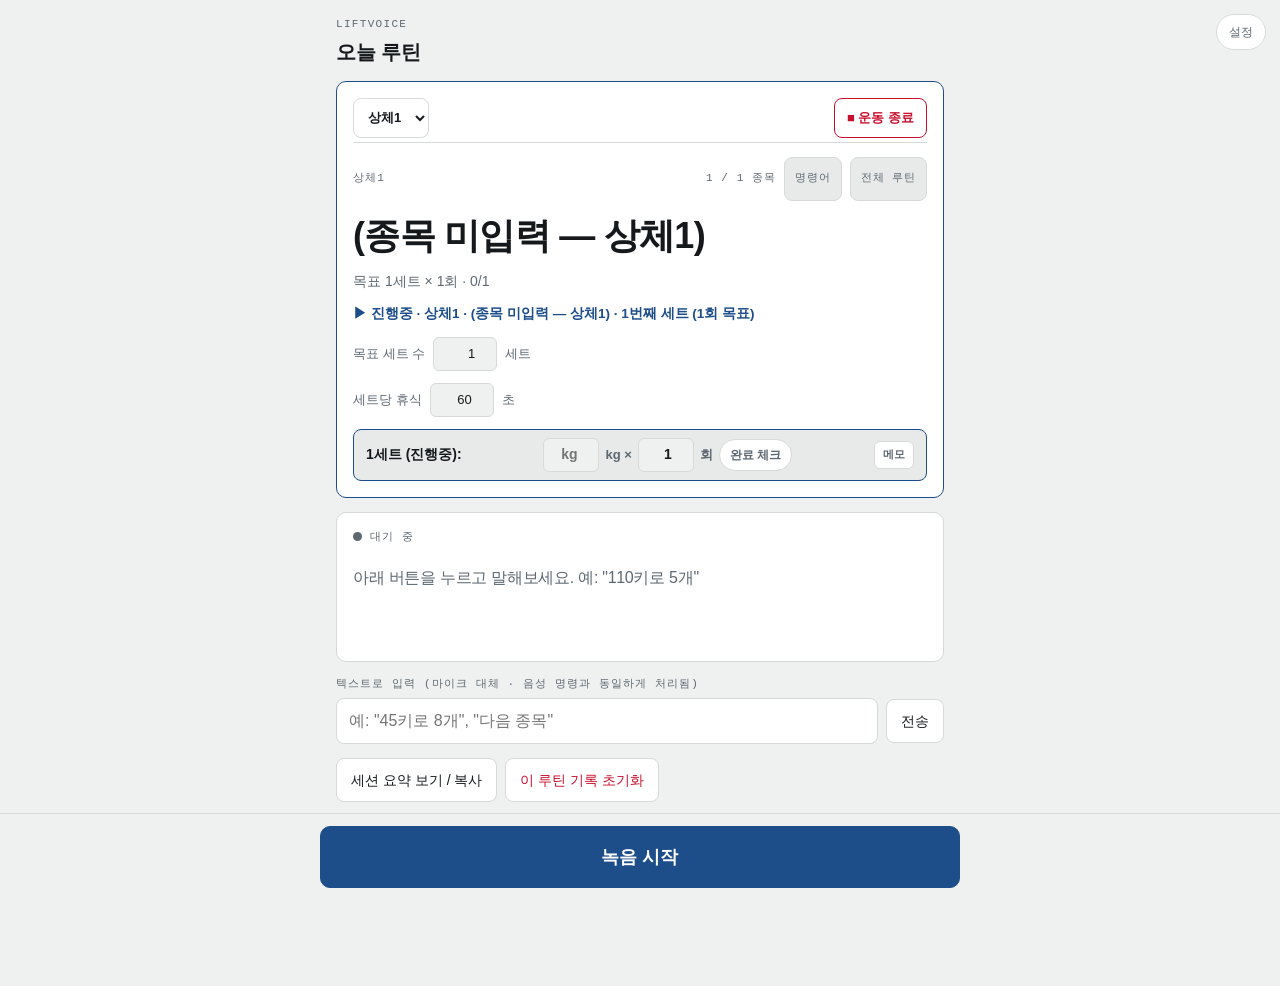
==== commit 1206b9f2: "Remove measurement modes, switch to 4-day split routine Free-speech and script-measurement modes (ve" ====
--- a/index.html
+++ b/index.html
@@ -4,7 +4,7 @@
 <meta charset="utf-8">
 <meta name="viewport" content="width=device-width, initial-scale=1, viewport-fit=cover">
 <meta name="color-scheme" content="light dark">
-<title>LiftVoice STT 현장 테스트</title>
+<title>LiftVoice — 오늘 루틴</title>
 
 <link rel="stylesheet" href="styles.css">
 </head>
@@ -13,30 +13,11 @@
 <div class="wrap">
 
   <div class="head">
-    <div class="eyebrow">LiftVoice · 검증 1</div>
-    <h1>헬스장 소음 한국어 인식 테스트</h1>
-  </div>
-
-  <div class="chips" id="modes">
-    <button class="chip" type="button" data-m="free" aria-pressed="true">자유 발화</button>
-    <button class="chip" type="button" data-m="script" aria-pressed="false">스크립트 측정</button>
-    <button class="chip" type="button" data-m="session" aria-pressed="false">실전 세션</button>
-  </div>
-
-  <div class="script-panel" id="script-panel">
-    <div class="script-meta">
-      <span id="script-progress">1 / 20</span>
-      <button class="skip" type="button" id="btn-skip">건너뛰기</button>
-    </div>
-    <div class="script-line" id="script-line"></div>
-    <div class="script-result" id="script-result"></div>
-    <div class="script-actions" id="script-actions">
-      <button class="vbtn no" type="button" id="btn-misheard">오인식</button>
-      <button class="vbtn" type="button" id="btn-misread">내가 잘못 읽음</button>
-    </div>
-  </div>
-
-  <div class="script-panel" id="session-panel">
+    <div class="eyebrow">LiftVoice</div>
+    <h1>오늘 루틴</h1>
+  </div>
+
+  <div class="script-panel show" id="session-panel">
     <div class="session-workout-bar">
       <select class="routine-select" id="routine-select" aria-label="루틴 선택"></select>
       <button class="session-end-btn" type="button" id="btn-session-end">■ 운동 종료</button>
@@ -74,42 +55,13 @@
 
   <div class="banner" id="banner"></div>
 
-  <div>
-    <div class="field-label">측정 환경</div>
-    <div class="chips" id="conds">
-      <button class="chip" type="button" data-c="조용" aria-pressed="true">조용</button>
-      <button class="chip" type="button" data-c="헬스장" aria-pressed="false">헬스장</button>
-      <button class="chip" type="button" data-c="기구소음 근처" aria-pressed="false">기구소음 근처</button>
-    </div>
-  </div>
-
-  <div class="stats">
-    <div class="stat">
-      <div class="k">발화</div>
-      <div class="v" id="s-total">0</div>
-    </div>
-    <div class="stat">
-      <div class="k">정확</div>
-      <div class="v" id="s-ok">0</div>
-    </div>
-    <div class="stat">
-      <div class="k">인식률</div>
-      <div class="v" id="s-rate">—</div>
-    </div>
-    <div class="stat">
-      <div class="k">명령 해석</div>
-      <div class="v" id="s-cmd">—</div>
-      <div class="sub" id="s-cmd-sub">세션 모드</div>
-    </div>
-  </div>
-
   <div class="live" id="live">
     <div class="status">
       <span class="dot"></span>
       <span id="status-text">대기 중</span>
     </div>
     <div class="transcript" id="transcript">
-      <span class="placeholder">아래 버튼을 누르고 말해보세요. 예: "스쿼트 100 5개"</span>
+      <span class="placeholder">아래 버튼을 누르고 말해보세요. 예: "110키로 5개"</span>
     </div>
   </div>
 
@@ -121,19 +73,16 @@
     </div>
   </div>
 
-  <div class="log" id="log"></div>
-  <div class="empty" id="empty">아직 기록된 발화가 없습니다.</div>
-
   <div class="tools">
-    <button class="tbtn" type="button" id="btn-export">결과 보기 / 복사</button>
-    <button class="tbtn danger" type="button" id="btn-clear">전체 삭제</button>
+    <button class="tbtn" type="button" id="btn-export">세션 요약 보기 / 복사</button>
+    <button class="tbtn danger" type="button" id="btn-clear">이 루틴 기록 초기화</button>
   </div>
 
   <pre class="export" id="export"></pre>
 
   <p class="note">
-    구글 음성인식(Web Speech API, ko-KR)을 씁니다. 인식된 문장마다 정확/틀림을 눌러 주세요.
-    틀렸으면 실제로 말한 내용을 적으면 인식률에 반영됩니다. 기록은 이 브라우저에 저장되며 페이지를 새로고침해도 남습니다.
+    구글 음성인식(Web Speech API, ko-KR)을 씁니다. 말한 세트가 그대로 기록되고, 위 "명령어" 버튼에서
+    사용 가능한 음성 명령을 확인할 수 있습니다. 기록은 이 브라우저에 저장되며 페이지를 새로고침해도 남습니다.
   </p>
 
 </div>
@@ -276,8 +225,8 @@
           <div class="cmd-desc">해당 종목 상세로 전체 루틴 패널 열기</div>
         </div>
         <div class="cmd-item">
-          <div class="cmd-example">금요일 루틴 시작 / 목요일 루틴으로 시작해줘</div>
-          <div class="cmd-desc">저장된 다른 요일 루틴으로 전환 (요일별 기록은 서로 따로 보존됨)</div>
+          <div class="cmd-example">하체1 루틴 시작 / 상체2 루틴으로 시작해줘</div>
+          <div class="cmd-desc">저장된 다른 파트 루틴으로 전환 (파트별 기록은 서로 따로 보존됨)</div>
         </div>
       </div>
 
@@ -306,7 +255,7 @@
       </div>
 
       <div class="cmd-note">
-        위 예시와 정확히 같은 어순·형식이어야 인식됩니다. 벗어나면 로그에는 남지만 세트에는 반영되지 않아요.
+        위 예시와 정확히 같은 어순·형식이어야 인식됩니다. 벗어나면 화면 트랜스크립트에는 뜨지만 세트에는 반영되지 않아요.
         음성·텍스트 명령 없이도 <strong>완료 체크 버튼</strong>, <strong>전체 루틴 패널의 종목 추가/삭제/이동</strong>으로 클릭만으로 전부 조작할 수 있습니다.
       </div>
 
